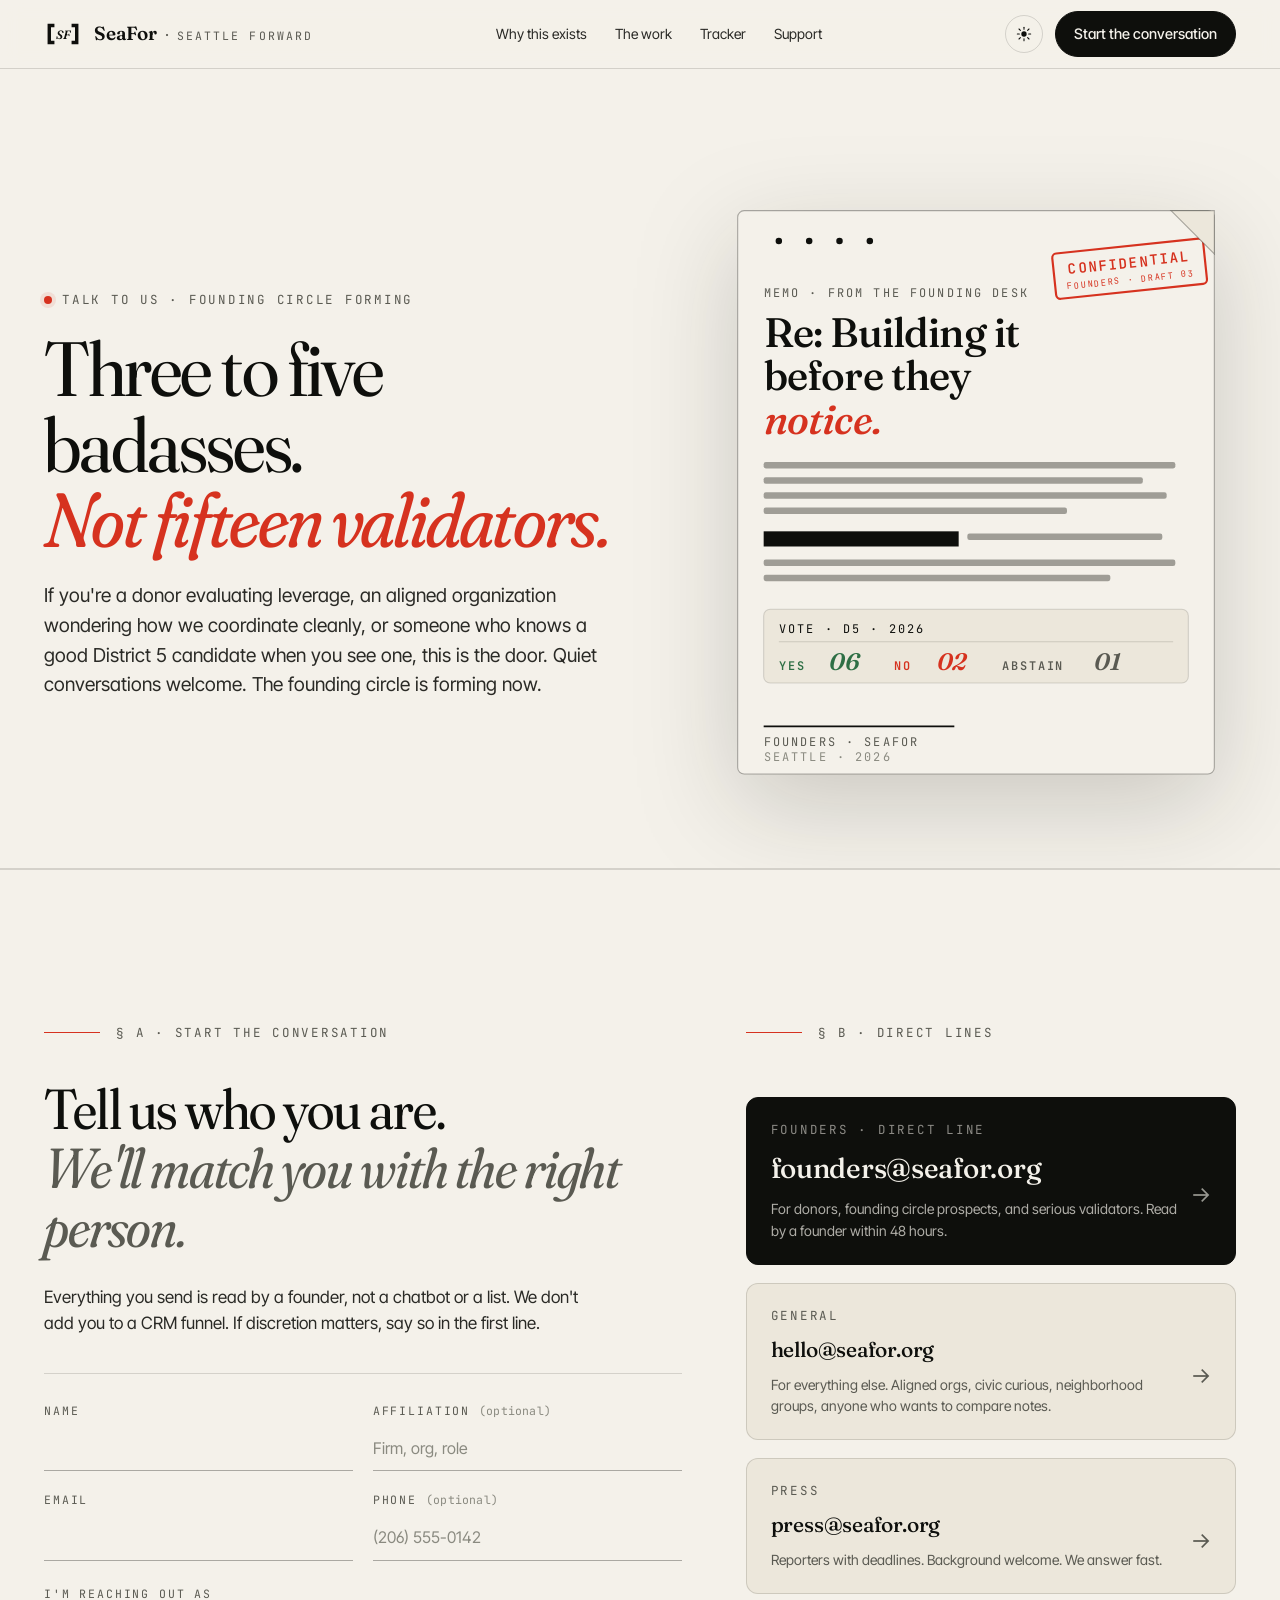
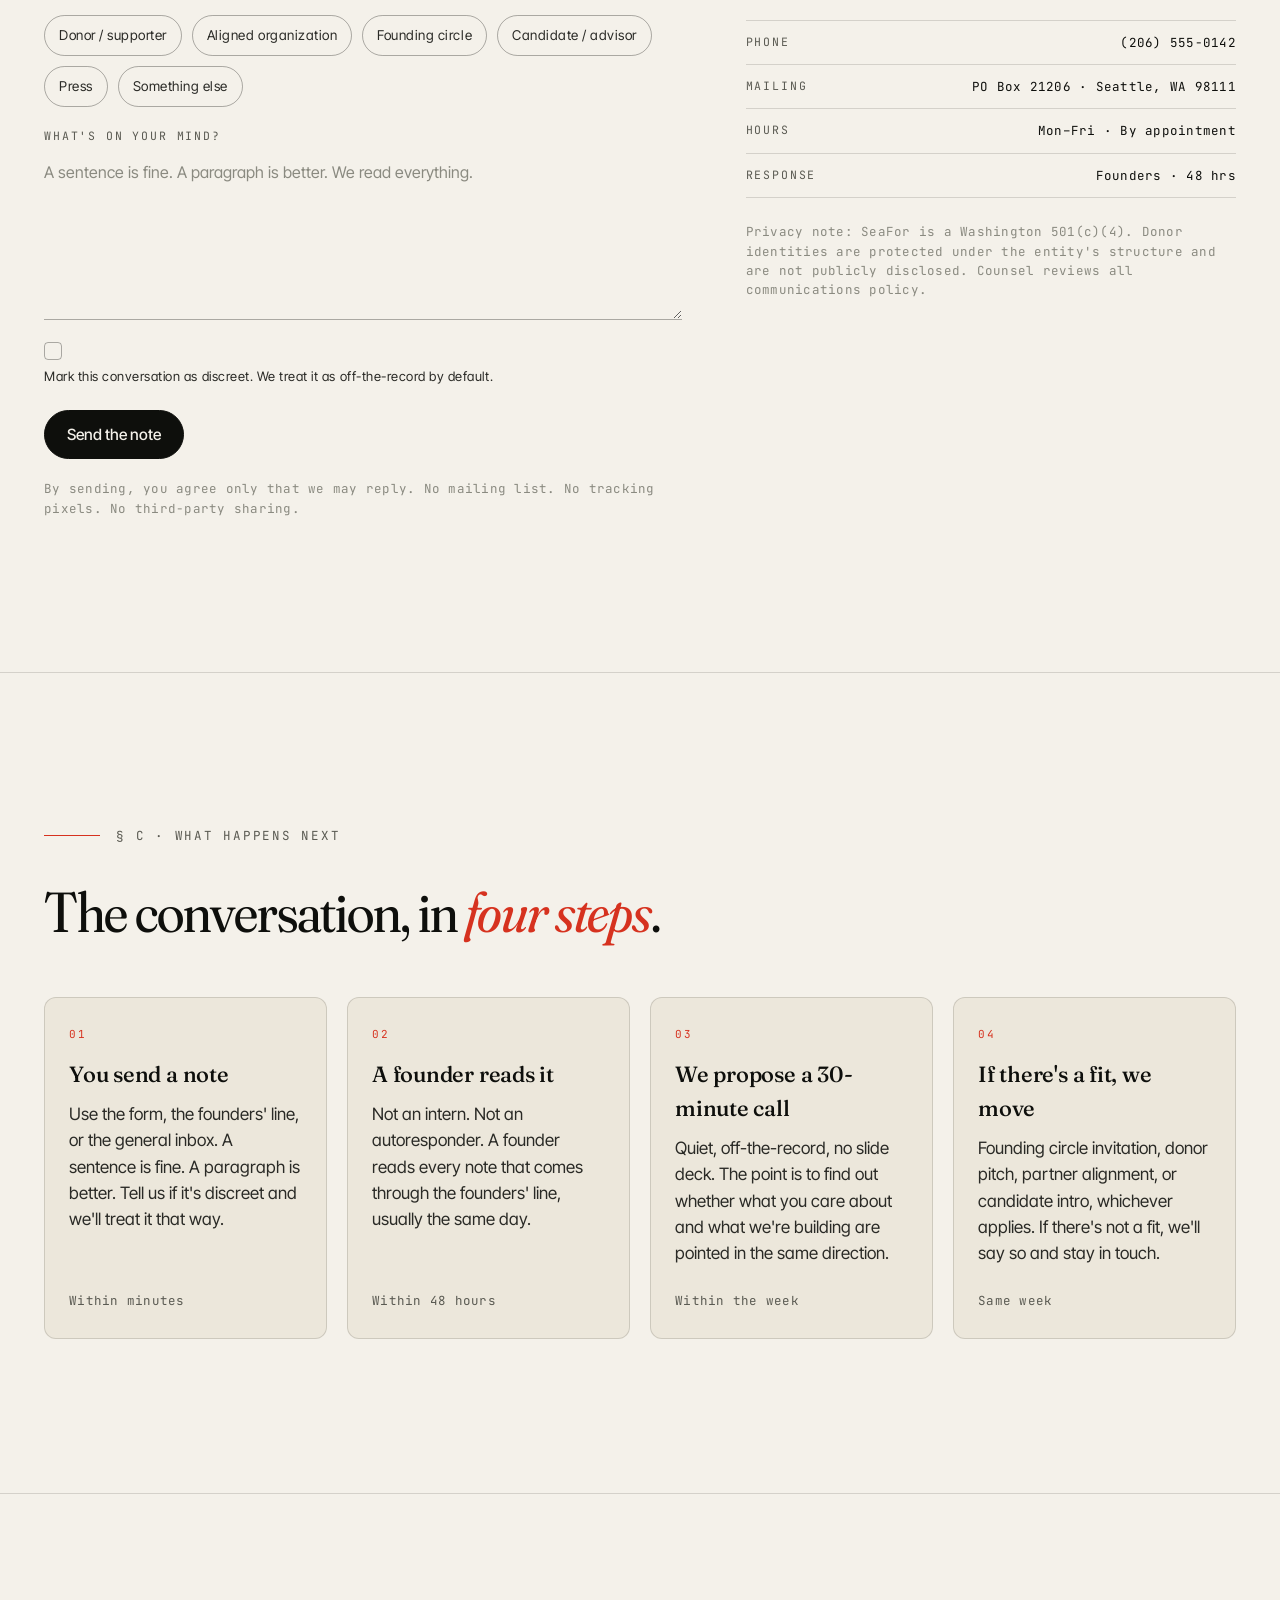
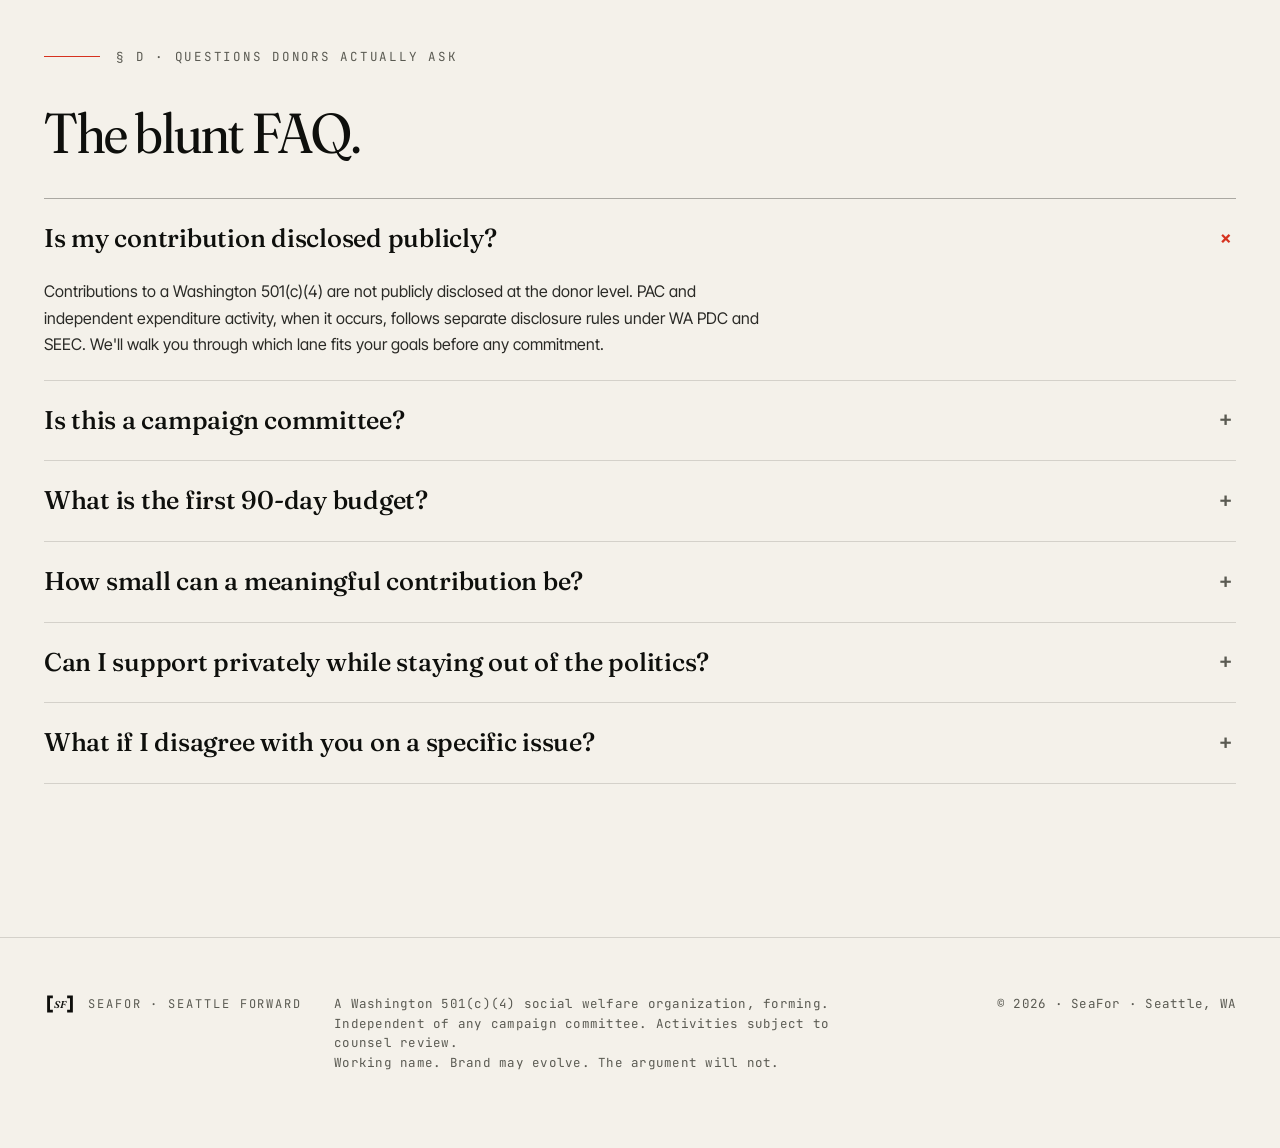
==== contact.html @ 52604844 "Initial commit: SeaFor site" ====
<!doctype html>
<html lang="en" data-theme="light">
<head>
  <meta charset="utf-8" />
  <meta name="viewport" content="width=device-width, initial-scale=1, viewport-fit=cover" />
  <title>Talk to Us · SeaFor · Seattle Forward</title>
  <meta name="description" content="Donors, aligned organizations, founding circle prospects, and serious validators. Start a conversation with SeaFor." />
  <meta name="theme-color" content="#0E0F0C" />

  <meta property="og:title" content="Talk to Us · SeaFor" />
  <meta property="og:description" content="Quiet conversations welcome. SeaFor is forming the founding circle now." />
  <meta property="og:type" content="website" />

  <link rel="preconnect" href="https://fonts.googleapis.com" />
  <link rel="preconnect" href="https://fonts.gstatic.com" crossorigin />
  <link href="https://fonts.googleapis.com/css2?family=Fraunces:opsz,wght,SOFT,WONK@9..144,300..900,0..100,0..1&family=Inter+Tight:wght@300..700&family=JetBrains+Mono:wght@400;500;600&display=swap" rel="stylesheet" />

  <link rel="icon" type="image/svg+xml" href="data:image/svg+xml;utf8,<svg xmlns='http://www.w3.org/2000/svg' viewBox='0 0 32 32'><rect width='32' height='32' rx='4' fill='%230E0F0C'/><path d='M7 9 H11 V23 H7 Z M21 9 H25 V23 H21 Z' fill='%23F4F1EA'/><path d='M11 9 H21 V11 H13 V15 H20 V17 H13 V21 H21 V23 H11 Z' fill='%23F4F1EA'/></svg>" />

  <link rel="stylesheet" href="./styles.css" />
</head>
<body class="page-contact">
  <a class="skip-link" href="#main">Skip to content</a>

  <script>
    window.BRAND = {
      shortName: "SeaFor",
      longName: "Seattle Forward",
      tagline: "Civic infrastructure for pragmatic governance.",
      contactEmail: "founders@seafor.org",
      generalEmail: "hello@seafor.org",
      pressEmail: "press@seafor.org",
      mailingAddress: "PO Box 21206, Seattle, WA 98111",
      phone: "(206) 555-0142"
    };
  </script>

  <header class="site-header" id="siteHeader">
    <div class="container header-row">
      <a class="brand" href="./index.html" aria-label="SeaFor home">
        <svg class="brand-mark" viewBox="0 0 44 28" aria-hidden="true" focusable="false">
          <path d="M4 2 H12 V6 H8 V22 H12 V26 H4 Z" fill="currentColor"/>
          <path d="M40 2 H32 V6 H36 V22 H32 V26 H40 Z" fill="currentColor"/>
          <text x="22" y="20" text-anchor="middle" font-family="Fraunces, serif" font-weight="600" font-size="14" fill="currentColor" font-style="italic">SF</text>
        </svg>
        <span class="brand-wordmark">
          <span class="brand-name" data-brand-name>SeaFor</span>
          <span class="brand-divider" aria-hidden="true">·</span>
          <span class="brand-long" data-brand-long>Seattle Forward</span>
        </span>
      </a>

      <nav class="nav" aria-label="Primary">
        <a href="./index.html#why">Why this exists</a>
        <a href="./index.html#work">The work</a>
        <a href="./index.html#tracker">Tracker</a>
        <a href="./index.html#support">Support</a>
      </nav>

      <div class="header-actions">
        <button id="themeToggle" class="theme-toggle" type="button" aria-label="Toggle dark mode" aria-pressed="false">
          <svg class="i-sun" viewBox="0 0 24 24" aria-hidden="true"><circle cx="12" cy="12" r="4" fill="currentColor"/><g stroke="currentColor" stroke-width="1.6" stroke-linecap="round"><line x1="12" y1="2" x2="12" y2="5"/><line x1="12" y1="19" x2="12" y2="22"/><line x1="2" y1="12" x2="5" y2="12"/><line x1="19" y1="12" x2="22" y2="12"/><line x1="4.5" y1="4.5" x2="6.6" y2="6.6"/><line x1="17.4" y1="17.4" x2="19.5" y2="19.5"/><line x1="4.5" y1="19.5" x2="6.6" y2="17.4"/><line x1="17.4" y1="6.6" x2="19.5" y2="4.5"/></g></svg>
          <svg class="i-moon" viewBox="0 0 24 24" aria-hidden="true"><path d="M20 14.5A8 8 0 0 1 9.5 4 8 8 0 1 0 20 14.5Z" fill="currentColor"/></svg>
        </button>
        <a class="btn btn-primary" href="#form">Start the conversation</a>
      </div>
    </div>
  </header>

  <main id="main">

    <!-- HERO with editorial collage -->
    <section class="page-hero">
      <div class="container page-hero-grid">
        <div class="page-hero-text">
          <span class="page-eyebrow mono uppercase small"><span class="dot"></span> Talk to us · Founding circle forming</span>
          <h1 class="page-h1">
            Three to five badasses.<br/>
            <em>Not fifteen validators.</em>
          </h1>
          <p class="page-deck">
            If you're a donor evaluating leverage, an aligned organization wondering how we coordinate cleanly, or someone who knows a good District 5 candidate when you see one, this is the door. Quiet conversations welcome. The founding circle is forming now.
          </p>
        </div>

        <!-- Editorial hero artwork: a "redacted memo" stamped TOP MATTER -->
        <figure class="hero-art hero-art--memo" aria-hidden="true">
          <svg viewBox="0 0 480 560" xmlns="http://www.w3.org/2000/svg" preserveAspectRatio="xMidYMid meet">
            <!-- Paper -->
            <rect x="20" y="20" width="440" height="520" rx="6" class="art-paper"/>
            <!-- Top punch holes / strip -->
            <g class="art-ink">
              <circle cx="58" cy="48" r="3"/>
              <circle cx="86" cy="48" r="3"/>
              <circle cx="114" cy="48" r="3"/>
              <circle cx="142" cy="48" r="3"/>
            </g>

            <!-- "TOP MATTER" stamp -->
            <g transform="translate(310 60) rotate(-6)">
              <rect x="0" y="0" width="140" height="42" class="art-stamp" rx="4"/>
              <text x="70" y="20" class="art-stamp-text" text-anchor="middle">CONFIDENTIAL</text>
              <text x="70" y="34" class="art-stamp-sub" text-anchor="middle">FOUNDERS · DRAFT 03</text>
            </g>

            <!-- Header label -->
            <text x="44" y="100" class="art-meta">MEMO · FROM THE FOUNDING DESK</text>

            <!-- Headline -->
            <text x="44" y="146" class="art-h1">Re: Building it</text>
            <text x="44" y="186" class="art-h1">before they</text>
            <text x="44" y="226" class="art-h1 art-h1--em">notice.</text>

            <!-- Lines of body copy -->
            <g class="art-line">
              <rect x="44" y="252" width="380" height="6" rx="2"/>
              <rect x="44" y="266" width="350" height="6" rx="2"/>
              <rect x="44" y="280" width="372" height="6" rx="2"/>
              <rect x="44" y="294" width="280" height="6" rx="2"/>
            </g>

            <!-- Redacted bar -->
            <rect x="44" y="316" width="180" height="14" class="art-redact"/>
            <g class="art-line">
              <rect x="232" y="318" width="180" height="6" rx="2"/>
            </g>

            <g class="art-line">
              <rect x="44" y="342" width="380" height="6" rx="2"/>
              <rect x="44" y="356" width="320" height="6" rx="2"/>
            </g>

            <!-- Vote tally box -->
            <g transform="translate(44 388)">
              <rect x="0" y="0" width="392" height="68" rx="6" class="art-card"/>
              <text x="14" y="22" class="art-meta art-meta--ink">VOTE · D5 · 2026</text>
              <line x1="14" y1="30" x2="378" y2="30" class="art-rule"/>
              <text x="14" y="56" class="art-vote art-vote--y">YES</text>
              <text x="60" y="56" class="art-vote-num art-vote-num--y">06</text>
              <text x="120" y="56" class="art-vote art-vote--n">NO</text>
              <text x="160" y="56" class="art-vote-num art-vote-num--n">02</text>
              <text x="220" y="56" class="art-vote art-vote--a">ABSTAIN</text>
              <text x="305" y="56" class="art-vote-num art-vote-num--a">01</text>
            </g>

            <!-- Signature line -->
            <line x1="44" y1="496" x2="220" y2="496" class="art-rule-strong"/>
            <text x="44" y="514" class="art-meta">FOUNDERS · SEAFOR</text>
            <text x="44" y="528" class="art-meta art-meta--mute">SEATTLE · 2026</text>

            <!-- Page corner fold -->
            <path d="M460 20 L460 60 L420 20 Z" class="art-fold"/>
          </svg>
        </figure>
      </div>
    </section>

    <!-- FORM + DIRECT CHANNELS -->
    <section class="section section-form" id="form">
      <div class="container form-grid">
        <div class="form-side">
          <div class="section-head">
            <span class="rule"></span>
            <span class="section-kicker mono uppercase small">§ A · Start the conversation</span>
          </div>
          <h2 class="display-2">
            Tell us who you are.<br/>
            <span class="muted">We'll match you with the right person.</span>
          </h2>
          <p class="form-note">
            Everything you send is read by a founder, not a chatbot or a list. We don't add you to a CRM funnel. If discretion matters, say so in the first line.
          </p>

          <form class="cta-form" novalidate id="ctaForm">
            <div class="row">
              <label for="name">
                <span>Name</span>
                <input id="name" name="name" type="text" autocomplete="name" required />
              </label>
              <label for="affiliation">
                <span>Affiliation <em class="muted">(optional)</em></span>
                <input id="affiliation" name="affiliation" type="text" autocomplete="organization" placeholder="Firm, org, role" />
              </label>
            </div>

            <div class="row">
              <label for="email">
                <span>Email</span>
                <input id="email" name="email" type="email" autocomplete="email" required />
              </label>
              <label for="phone">
                <span>Phone <em class="muted">(optional)</em></span>
                <input id="phone" name="phone" type="tel" autocomplete="tel" placeholder="(206) 555-0142" />
              </label>
            </div>

            <fieldset class="role-field">
              <legend>I'm reaching out as</legend>
              <div class="role-options">
                <label class="chip"><input type="radio" name="role" value="donor" required /><span>Donor / supporter</span></label>
                <label class="chip"><input type="radio" name="role" value="org" /><span>Aligned organization</span></label>
                <label class="chip"><input type="radio" name="role" value="founder" /><span>Founding circle</span></label>
                <label class="chip"><input type="radio" name="role" value="candidate" /><span>Candidate / advisor</span></label>
                <label class="chip"><input type="radio" name="role" value="press" /><span>Press</span></label>
                <label class="chip"><input type="radio" name="role" value="other" /><span>Something else</span></label>
              </div>
            </fieldset>

            <label for="message" class="full">
              <span>What's on your mind?</span>
              <textarea id="message" name="message" rows="6" placeholder="A sentence is fine. A paragraph is better. We read everything."></textarea>
            </label>

            <label class="checkbox">
              <input type="checkbox" name="discreet" id="discreet" />
              <span>Mark this conversation as discreet. We treat it as off-the-record by default.</span>
            </label>

            <div class="form-actions">
              <button type="submit" class="btn btn-primary btn-lg">Send the note</button>
              <span class="form-status" id="formStatus" role="status" aria-live="polite"></span>
            </div>

            <p class="form-fineprint mono small">
              By sending, you agree only that we may reply. No mailing list. No tracking pixels. No third-party sharing.
            </p>
          </form>
        </div>

        <aside class="direct-side" aria-label="Direct channels">
          <div class="section-head">
            <span class="rule"></span>
            <span class="section-kicker mono uppercase small">§ B · Direct lines</span>
          </div>

          <a class="direct-card direct-card--primary" href="#" data-brand-mailto>
            <span class="dc-eyebrow mono uppercase small">Founders · direct line</span>
            <span class="dc-email" data-brand-email>founders@seafor.org</span>
            <span class="dc-note">For donors, founding circle prospects, and serious validators. Read by a founder within 48 hours.</span>
            <span class="dc-arrow" aria-hidden="true">→</span>
          </a>

          <a class="direct-card" href="mailto:hello@seafor.org">
            <span class="dc-eyebrow mono uppercase small">General</span>
            <span class="dc-email-sm">hello@seafor.org</span>
            <span class="dc-note">For everything else. Aligned orgs, civic curious, neighborhood groups, anyone who wants to compare notes.</span>
            <span class="dc-arrow" aria-hidden="true">→</span>
          </a>

          <a class="direct-card" href="mailto:press@seafor.org">
            <span class="dc-eyebrow mono uppercase small">Press</span>
            <span class="dc-email-sm">press@seafor.org</span>
            <span class="dc-note">Reporters with deadlines. Background welcome. We answer fast.</span>
            <span class="dc-arrow" aria-hidden="true">→</span>
          </a>

          <ul class="direct-list mono small">
            <li><span class="cl-key">Phone</span><span class="cl-val">(206) 555-0142</span></li>
            <li><span class="cl-key">Mailing</span><span class="cl-val">PO Box 21206 · Seattle, WA 98111</span></li>
            <li><span class="cl-key">Hours</span><span class="cl-val">Mon–Fri · By appointment</span></li>
            <li><span class="cl-key">Response</span><span class="cl-val">Founders · 48 hrs</span></li>
          </ul>

          <p class="direct-foot mono small">
            Privacy note: SeaFor is a Washington 501(c)(4). Donor identities are protected under the entity's structure and are not publicly disclosed. Counsel reviews all communications policy.
          </p>
        </aside>
      </div>
    </section>

    <!-- WHAT HAPPENS NEXT -->
    <section class="section section-next">
      <div class="container">
        <div class="section-head">
          <span class="rule"></span>
          <span class="section-kicker mono uppercase small">§ C · What happens next</span>
        </div>

        <h2 class="display-2 next-title">
          The conversation, in <em>four steps</em>.
        </h2>

        <ol class="steps">
          <li class="step">
            <div class="step-num mono">01</div>
            <h3>You send a note</h3>
            <p>Use the form, the founders' line, or the general inbox. A sentence is fine. A paragraph is better. Tell us if it's discreet and we'll treat it that way.</p>
            <span class="step-meta mono small">Within minutes</span>
          </li>
          <li class="step">
            <div class="step-num mono">02</div>
            <h3>A founder reads it</h3>
            <p>Not an intern. Not an autoresponder. A founder reads every note that comes through the founders' line, usually the same day.</p>
            <span class="step-meta mono small">Within 48 hours</span>
          </li>
          <li class="step">
            <div class="step-num mono">03</div>
            <h3>We propose a 30-minute call</h3>
            <p>Quiet, off-the-record, no slide deck. The point is to find out whether what you care about and what we're building are pointed in the same direction.</p>
            <span class="step-meta mono small">Within the week</span>
          </li>
          <li class="step">
            <div class="step-num mono">04</div>
            <h3>If there's a fit, we move</h3>
            <p>Founding circle invitation, donor pitch, partner alignment, or candidate intro, whichever applies. If there's not a fit, we'll say so and stay in touch.</p>
            <span class="step-meta mono small">Same week</span>
          </li>
        </ol>
      </div>
    </section>

    <!-- FAQ -->
    <section class="section section-faq">
      <div class="container">
        <div class="section-head">
          <span class="rule"></span>
          <span class="section-kicker mono uppercase small">§ D · Questions donors actually ask</span>
        </div>

        <h2 class="display-2 faq-title">
          The blunt FAQ.
        </h2>

        <div class="faq-list">
          <details class="faq" open>
            <summary>
              <span>Is my contribution disclosed publicly?</span>
              <span class="faq-icon" aria-hidden="true">+</span>
            </summary>
            <div class="faq-body">
              <p>Contributions to a Washington 501(c)(4) are not publicly disclosed at the donor level. PAC and independent expenditure activity, when it occurs, follows separate disclosure rules under WA PDC and SEEC. We'll walk you through which lane fits your goals before any commitment.</p>
            </div>
          </details>

          <details class="faq">
            <summary>
              <span>Is this a campaign committee?</span>
              <span class="faq-icon" aria-hidden="true">+</span>
            </summary>
            <div class="faq-body">
              <p>No. SeaFor is the 501(c)(4) civic infrastructure entity. Electoral activity runs through a separate PAC / IE structure with a clean firewall, designed under counsel review. The c4 builds the operating system. The PAC, when it operates, plays in its own clearly-marked lane.</p>
            </div>
          </details>

          <details class="faq">
            <summary>
              <span>What is the first 90-day budget?</span>
              <span class="faq-icon" aria-hidden="true">+</span>
            </summary>
            <div class="faq-body">
              <p>Counsel and legal setup, founding governance, the first public product (the City Hall tracker), partner alignment, and the 2026 District 5 test. We'll share the line-item budget on a 30-minute call. We don't publish it because it changes weekly as counsel sharpens the structure.</p>
            </div>
          </details>

          <details class="faq">
            <summary>
              <span>How small can a meaningful contribution be?</span>
              <span class="faq-icon" aria-hidden="true">+</span>
            </summary>
            <div class="faq-body">
              <p>The founding circle is small by design. If that's not the right fit, there are real ways to support that aren't financial: warm intros, civic partnership, candidate referrals, and content collaboration. Tell us what you've got. We're more interested in the right people than the largest checks.</p>
            </div>
          </details>

          <details class="faq">
            <summary>
              <span>Can I support privately while staying out of the politics?</span>
              <span class="faq-icon" aria-hidden="true">+</span>
            </summary>
            <div class="faq-body">
              <p>Yes. That's specifically what the 501(c)(4) structure was built for. Many of our supporters operate businesses, sit on boards, or hold positions where public political activity isn't tenable. The entity protects that.</p>
            </div>
          </details>

          <details class="faq">
            <summary>
              <span>What if I disagree with you on a specific issue?</span>
              <span class="faq-icon" aria-hidden="true">+</span>
            </summary>
            <div class="faq-body">
              <p>Good. SeaFor isn't an ideological project. We back outcomes-focused governance on public safety, homelessness, housing, permitting, and land use. If you and we agree on the frame, individual issue disagreements are features, not bugs.</p>
            </div>
          </details>
        </div>
      </div>
    </section>

  </main>

  <footer class="site-footer">
    <div class="container footer-row">
      <div class="footer-brand">
        <svg class="brand-mark sm" viewBox="0 0 44 28" aria-hidden="true" focusable="false">
          <path d="M4 2 H12 V6 H8 V22 H12 V26 H4 Z" fill="currentColor"/>
          <path d="M40 2 H32 V6 H36 V22 H32 V26 H40 Z" fill="currentColor"/>
          <text x="22" y="20" text-anchor="middle" font-family="Fraunces, serif" font-weight="600" font-size="14" fill="currentColor" font-style="italic">SF</text>
        </svg>
        <span class="footer-wordmark">
          <span data-brand-name>SeaFor</span> · <span data-brand-long>Seattle Forward</span>
        </span>
      </div>

      <p class="footer-legal mono small">
        A Washington 501(c)(4) social welfare organization, forming.<br/>
        Independent of any campaign committee. Activities subject to counsel review.<br/>
        Working name. Brand may evolve. The argument will not.
      </p>

      <p class="footer-meta mono small">
        © <span id="year">2026</span> · <span data-brand-name>SeaFor</span> · Seattle, WA
      </p>
    </div>
  </footer>

  <script src="./script.js" defer></script>
</body>
</html>
---- styles.css ----
/* ==========================================================================
   SeaFor — design tokens
   ========================================================================== */

:root {
  /* Brand swap point. To rebrand: adjust --accent and the data-brand-* text
     in index.html. Logo mark is intentionally rename-safe. */
  --paper:        #F4F1EA;       /* warm off-white */
  --paper-2:      #ECE7DB;       /* slightly cooler card */
  --paper-3:      #E2DCCA;       /* rule lines, soft borders */
  --ink:          #0E0F0C;       /* near-black, warm */
  --ink-2:        #2A2A26;
  --ink-3:        #5A5A52;
  --muted:        #8A8A80;
  --accent:       #D6321F;       /* civic red, used like a marker pen */
  --accent-soft:  rgba(214, 50, 31, 0.10);
  --accent-ink:   #B0270F;
  --highlight:    #F2D14A;       /* redaction/highlight yellow */

  --bg:           var(--paper);
  --bg-2:         var(--paper-2);
  --bg-3:         var(--paper-3);
  --fg:           var(--ink);
  --fg-2:         var(--ink-2);
  --fg-3:         var(--ink-3);
  --rule:         rgba(14, 15, 12, 0.14);
  --rule-strong:  rgba(14, 15, 12, 0.32);

  --serif:  "Fraunces", "GT Sectra", "Playfair Display", Georgia, serif;
  --sans:   "Inter Tight", "Inter", system-ui, -apple-system, "Segoe UI", Roboto, sans-serif;
  --mono:   "JetBrains Mono", ui-monospace, "SF Mono", Menlo, monospace;

  --space-1: 4px;
  --space-2: 8px;
  --space-3: 12px;
  --space-4: 16px;
  --space-5: 24px;
  --space-6: 32px;
  --space-8: 48px;
  --space-10: 64px;
  --space-12: 96px;
  --space-16: 128px;

  --radius-sm: 4px;
  --radius:    8px;
  --radius-lg: 12px;

  --container: 1240px;

  --t-fast: 180ms cubic-bezier(.2,.7,.2,1);
  --t-med:  280ms cubic-bezier(.2,.7,.2,1);
}

[data-theme="dark"] {
  --bg:    #0E0F0C;
  --bg-2:  #15160F;
  --bg-3:  #1F2017;
  --fg:    #F2EFE6;
  --fg-2:  #D8D4C5;
  --fg-3:  #A4A091;
  --muted: #7E7B6E;
  --rule:  rgba(242, 239, 230, 0.14);
  --rule-strong: rgba(242, 239, 230, 0.30);
  --accent: #FF5A3F;
  --accent-soft: rgba(255, 90, 63, 0.14);
  --accent-ink: #FF866F;
  --highlight: #F2D14A;
}

/* ==========================================================================
   Base
   ========================================================================== */

*, *::before, *::after { box-sizing: border-box; }

html { scroll-behavior: smooth; -webkit-text-size-adjust: 100%; }

body {
  margin: 0;
  background: var(--bg);
  color: var(--fg);
  font-family: var(--sans);
  font-size: 17px;
  line-height: 1.55;
  font-feature-settings: "ss01", "cv11";
  -webkit-font-smoothing: antialiased;
  text-rendering: optimizeLegibility;
  transition: background var(--t-med), color var(--t-med);
}

img, svg { display: block; max-width: 100%; }

a { color: inherit; text-decoration: none; }

p { margin: 0 0 1em; }

::selection { background: var(--accent); color: var(--paper); }

.skip-link {
  position: absolute; left: -9999px; top: 0;
  background: var(--fg); color: var(--bg);
  padding: 8px 12px; z-index: 9999;
}
.skip-link:focus { left: 8px; top: 8px; }

:focus-visible {
  outline: 2px solid var(--accent);
  outline-offset: 3px;
  border-radius: 2px;
}

.container {
  width: 100%;
  max-width: var(--container);
  margin: 0 auto;
  padding: 0 24px;
}

.mono { font-family: var(--mono); letter-spacing: 0.02em; }
.small { font-size: 12.5px; }
.uppercase { text-transform: uppercase; letter-spacing: 0.14em; }

/* ==========================================================================
   Buttons
   ========================================================================== */

.btn {
  display: inline-flex; align-items: center; gap: 10px;
  font-family: var(--sans);
  font-size: 14.5px;
  font-weight: 500;
  padding: 11px 18px;
  border: 1px solid transparent;
  border-radius: 999px;
  cursor: pointer;
  transition: background var(--t-fast), color var(--t-fast), border-color var(--t-fast), transform var(--t-fast);
  white-space: nowrap;
}
.btn-lg { padding: 14px 22px; font-size: 15.5px; }

.btn-primary {
  background: var(--fg);
  color: var(--bg);
  border-color: var(--fg);
}
.btn-primary:hover { background: var(--accent); border-color: var(--accent); color: #fff; transform: translateY(-1px); }

.btn-link {
  background: transparent;
  color: var(--fg);
  padding-left: 0; padding-right: 0;
  border-radius: 0;
  border-bottom: 1px solid var(--rule-strong);
  border-top: 0; border-left: 0; border-right: 0;
  border-radius: 0;
  padding-bottom: 6px;
}
.btn-link:hover { border-bottom-color: var(--accent); color: var(--accent); }

/* ==========================================================================
   Header
   ========================================================================== */

.site-header {
  position: sticky; top: 0; z-index: 50;
  background: color-mix(in srgb, var(--bg) 88%, transparent);
  backdrop-filter: saturate(140%) blur(10px);
  -webkit-backdrop-filter: saturate(140%) blur(10px);
  border-bottom: 1px solid var(--rule);
  transition: box-shadow var(--t-med);
}
.site-header.is-scrolled { box-shadow: 0 10px 30px -22px rgba(0,0,0,.25); }

.header-row {
  display: grid;
  grid-template-columns: auto 1fr auto;
  align-items: center;
  gap: 24px;
  height: 68px;
}

.brand {
  display: inline-flex; align-items: center; gap: 12px;
  color: var(--fg);
}
.brand-mark { width: 38px; height: 24px; color: var(--fg); }
.brand-mark.sm { width: 32px; height: 20px; }
.brand-wordmark { display: inline-flex; align-items: baseline; gap: 8px; }
.brand-name {
  font-family: var(--serif);
  font-weight: 600;
  font-size: 19px;
  letter-spacing: -0.01em;
}
.brand-divider { color: var(--fg-3); }
.brand-long {
  font-family: var(--mono);
  font-size: 11.5px;
  text-transform: uppercase;
  letter-spacing: 0.18em;
  color: var(--fg-3);
}

.nav { display: flex; gap: 28px; justify-self: center; }
.nav a {
  font-size: 14px;
  color: var(--fg-2);
  position: relative;
  padding: 6px 0;
  transition: color var(--t-fast);
}
.nav a::after {
  content: ""; position: absolute; left: 0; right: 0; bottom: 0;
  height: 1px; background: var(--accent); transform: scaleX(0); transform-origin: left;
  transition: transform var(--t-med);
}
.nav a:hover { color: var(--fg); }
.nav a:hover::after { transform: scaleX(1); }

.header-actions { display: inline-flex; align-items: center; gap: 12px; }

.theme-toggle {
  width: 38px; height: 38px;
  display: inline-flex; align-items: center; justify-content: center;
  background: transparent;
  border: 1px solid var(--rule);
  color: var(--fg);
  border-radius: 999px;
  cursor: pointer;
  transition: background var(--t-fast), border-color var(--t-fast);
}
.theme-toggle:hover { background: var(--bg-2); border-color: var(--rule-strong); }
.theme-toggle svg { width: 16px; height: 16px; }
.theme-toggle .i-moon { display: none; }
[data-theme="dark"] .theme-toggle .i-sun { display: none; }
[data-theme="dark"] .theme-toggle .i-moon { display: block; }

@media (max-width: 880px) {
  .nav { display: none; }
  .header-row { grid-template-columns: 1fr auto; }
  .brand-long { display: none; }
  .brand-divider { display: none; }
}

/* ==========================================================================
   Hero
   ========================================================================== */

.hero {
  padding: clamp(64px, 10vw, 120px) 0 0;
  position: relative;
  overflow: hidden;
}

.hero-grid {
  display: grid;
  grid-template-columns: 1fr;
  gap: 28px;
  position: relative;
}

.hero-meta {
  display: flex; flex-wrap: wrap; gap: 18px;
  align-items: center;
  font-family: var(--mono);
  font-size: 12px;
  letter-spacing: 0.16em;
  text-transform: uppercase;
  color: var(--fg-3);
}
.dispatch-tag { display: inline-flex; align-items: center; gap: 8px; }
.dispatch-tag .dot {
  width: 8px; height: 8px; border-radius: 999px; background: var(--accent);
  box-shadow: 0 0 0 4px var(--accent-soft);
  animation: pulse 2.4s ease-in-out infinite;
}
@keyframes pulse {
  0%,100% { box-shadow: 0 0 0 4px var(--accent-soft); }
  50%     { box-shadow: 0 0 0 8px transparent; }
}
.provisional {
  padding: 4px 10px;
  border: 1px dashed var(--rule-strong);
  border-radius: 999px;
  letter-spacing: 0.12em;
  text-transform: none;
  color: var(--fg-3);
  font-size: 11px;
}

.hero-headline {
  font-family: var(--serif);
  font-weight: 400;
  font-size: clamp(44px, 7.4vw, 104px);
  line-height: 0.98;
  letter-spacing: -0.025em;
  margin: 12px 0 0;
  max-width: 16ch;
  font-variation-settings: "opsz" 144, "SOFT" 30;
}
.hero-headline em {
  font-style: italic;
  color: var(--accent);
  font-variation-settings: "opsz" 144, "SOFT" 80, "WONK" 1;
}
.hero-em { display: block; color: var(--fg-2); }

.hero-deck {
  font-size: clamp(17px, 1.6vw, 21px);
  line-height: 1.55;
  color: var(--fg-2);
  max-width: 62ch;
  margin-top: 20px;
}
.hero-deck strong { color: var(--fg); }

.hero-cta { display: inline-flex; flex-wrap: wrap; gap: 16px; margin-top: 12px; }

.hero-seed {
  margin-top: 36px;
  border-top: 1px solid var(--rule);
  border-bottom: 1px solid var(--rule);
  padding: 18px 0;
  display: grid;
  grid-template-columns: minmax(160px, 220px) 1fr;
  gap: 24px;
  align-items: start;
}
.hero-seed p { margin: 0; color: var(--fg-2); max-width: 70ch; }
.hero-seed strong { color: var(--fg); }

@media (max-width: 720px) {
  .hero-seed { grid-template-columns: 1fr; gap: 6px; }
}

/* Marquee */
.marquee {
  margin-top: clamp(56px, 9vw, 96px);
  border-top: 1px solid var(--rule);
  border-bottom: 1px solid var(--rule);
  background: var(--bg-2);
  overflow: hidden;
  position: relative;
}
.marquee::before, .marquee::after {
  content: ""; position: absolute; top: 0; bottom: 0; width: 60px; z-index: 2;
  pointer-events: none;
}
.marquee::before { left: 0;  background: linear-gradient(90deg, var(--bg-2), transparent); }
.marquee::after  { right: 0; background: linear-gradient(-90deg, var(--bg-2), transparent); }

.marquee-track {
  display: inline-flex; align-items: center; gap: 36px;
  padding: 18px 0;
  white-space: nowrap;
  font-family: var(--serif);
  font-size: clamp(22px, 3vw, 38px);
  font-style: italic;
  font-weight: 400;
  letter-spacing: -0.01em;
  animation: scroll 28s linear infinite;
  color: var(--fg);
}
.marquee-track .bullet { color: var(--accent); font-size: 0.5em; vertical-align: middle; }
@keyframes scroll {
  from { transform: translateX(0); }
  to   { transform: translateX(-50%); }
}
@media (prefers-reduced-motion: reduce) {
  .marquee-track { animation: none; }
  .dispatch-tag .dot { animation: none; }
}

/* ==========================================================================
   Sections — shared
   ========================================================================== */

.section {
  padding: clamp(80px, 12vw, 160px) 0;
  border-top: 1px solid var(--rule);
}
.section:first-of-type { border-top: 0; }

.section-head {
  display: flex; align-items: center; gap: 16px; margin-bottom: 36px;
}
.section-head .rule {
  flex: 0 0 56px;
  height: 1px;
  background: var(--accent);
}
.section-kicker { color: var(--fg-3); }

.display-1, .display-2 {
  font-family: var(--serif);
  font-weight: 400;
  letter-spacing: -0.02em;
  margin: 0 0 28px;
  font-variation-settings: "opsz" 144, "SOFT" 50;
}
.display-1 {
  font-size: clamp(40px, 6vw, 84px);
  line-height: 1.0;
}
.display-2 {
  font-size: clamp(34px, 4.4vw, 60px);
  line-height: 1.05;
  max-width: 22ch;
}
.display-2 em { font-style: italic; color: var(--accent); }

.lede {
  font-size: clamp(17px, 1.4vw, 19.5px);
  line-height: 1.6;
  color: var(--fg);
}

.emphasis {
  border-left: 2px solid var(--accent);
  padding: 4px 0 4px 16px;
  color: var(--fg);
}

.redact {
  background: var(--ink);
  color: var(--ink);
  padding: 0 0.18em;
  position: relative;
  text-decoration: line-through;
  text-decoration-thickness: 2px;
  text-decoration-color: var(--accent);
  border-radius: 2px;
  transition: background var(--t-med), color var(--t-med);
}
.redact:hover { background: transparent; color: var(--fg); }
[data-theme="dark"] .redact { background: var(--fg); color: var(--bg); }

/* Why section */
.why-grid {
  display: grid;
  grid-template-columns: minmax(0, 1.05fr) minmax(0, 1fr);
  gap: clamp(32px, 5vw, 80px);
  align-items: start;
}
.why-body p { color: var(--fg-2); }
.why-body p + p { margin-top: 14px; }

@media (max-width: 880px) {
  .why-grid { grid-template-columns: 1fr; }
}

/* Work section */
.work-title { margin-bottom: 56px; }

.work-grid {
  list-style: none;
  margin: 0; padding: 0;
  display: grid;
  grid-template-columns: repeat(6, 1fr);
  gap: 20px;
}
.work-card {
  grid-column: span 3;
  background: var(--bg-2);
  border: 1px solid var(--rule);
  border-radius: var(--radius-lg);
  padding: 28px;
  display: flex; flex-direction: column; gap: 12px;
  transition: border-color var(--t-med), transform var(--t-med), background var(--t-med);
  position: relative;
  overflow: hidden;
}
.work-card::before {
  content: ""; position: absolute; left: 0; top: 0; bottom: 0; width: 2px;
  background: transparent;
  transition: background var(--t-med);
}
.work-card:hover { border-color: var(--rule-strong); transform: translateY(-2px); }
.work-card:hover::before { background: var(--accent); }
.work-card--lg { grid-column: span 6; background: var(--bg-3); }

.card-num {
  font-size: 11px;
  letter-spacing: 0.22em;
  color: var(--fg-3);
}
.work-card h3 {
  font-family: var(--serif);
  font-weight: 500;
  font-size: clamp(20px, 2vw, 26px);
  line-height: 1.2;
  letter-spacing: -0.01em;
  margin: 0;
}
.work-card p { margin: 0; color: var(--fg-2); }
.work-card--lg p { font-size: 18px; max-width: 60ch; }

@media (max-width: 980px) {
  .work-grid { grid-template-columns: repeat(2, 1fr); }
  .work-card, .work-card--lg { grid-column: span 1; }
  .work-card--lg { grid-column: span 2; }
}
@media (max-width: 620px) {
  .work-grid { grid-template-columns: 1fr; }
  .work-card, .work-card--lg { grid-column: span 1; }
}

/* Opportunity section */
.opp-grid {
  display: grid;
  grid-template-columns: minmax(0, 1.4fr) minmax(0, 0.9fr);
  gap: clamp(32px, 5vw, 64px);
  align-items: stretch;
  margin-bottom: 56px;
}
.opp-text p { color: var(--fg-2); max-width: 60ch; }
.year { font-style: italic; color: var(--fg-2); }
.year.accent { color: var(--accent); }

.plate {
  align-self: end;
  background: var(--fg);
  color: var(--bg);
  border-radius: 14px;
  padding: 20px 28px 24px;
  text-align: center;
  font-family: var(--mono);
  display: flex; flex-direction: column; gap: 8px;
  border: 3px solid var(--fg);
  box-shadow:
    inset 0 0 0 2px var(--bg),
    inset 0 0 0 4px var(--fg);
  position: relative;
  min-width: 220px;
  max-width: 320px;
  justify-self: end;
}
.plate-top, .plate-bottom {
  font-size: 11px;
  letter-spacing: 0.22em;
  text-transform: uppercase;
  color: var(--bg);
  opacity: 0.78;
}
.plate-num {
  font-family: var(--serif);
  font-style: italic;
  font-size: clamp(70px, 9vw, 108px);
  line-height: 0.95;
  font-weight: 500;
  color: var(--accent);
  letter-spacing: -0.04em;
}

.opp-aside {
  display: flex;
  flex-direction: column;
  gap: 16px;
  align-self: end;
  justify-self: end;
  width: 100%;
  max-width: 320px;
}
.opp-aside .plate {
  align-self: stretch;
  justify-self: stretch;
  max-width: none;
  margin: 0;
}
.opp-aside .opp-photo {
  width: 100%;
  margin: 0;
  aspect-ratio: 4 / 5;
}
@media (max-width: 880px) {
  .opp-grid { grid-template-columns: 1fr; }
  .opp-aside { justify-self: start; max-width: 480px; }
  .opp-aside .opp-photo { aspect-ratio: 16 / 10; }
}

.opp-timeline {
  display: flex; flex-direction: column; gap: 18px;
  border-top: 1px solid var(--rule);
  padding-top: 32px;
}
.tl-row {
  display: grid;
  grid-template-columns: 64px 1fr 2fr;
  gap: 20px;
  align-items: center;
}
.tl-year { font-size: 14px; color: var(--fg-3); letter-spacing: 0.14em; }
.tl-bar {
  height: 8px;
  background: var(--bg-3);
  border-radius: 999px;
  overflow: hidden;
}
.tl-fill {
  display: block;
  height: 100%;
  width: var(--w, 0%);
  background: var(--fg);
  border-radius: 999px;
  transform-origin: left;
  animation: grow 1.4s cubic-bezier(.2,.7,.2,1) both;
}
.tl-fill--accent { background: var(--accent); }
@keyframes grow { from { transform: scaleX(0); } to { transform: scaleX(1); } }
.tl-label { color: var(--fg-2); font-size: 14.5px; }

@media (max-width: 720px) {
  .tl-row { grid-template-columns: 56px 1fr; }
  .tl-label { grid-column: 1 / -1; }
}

/* Tracker */
.tracker-intro { max-width: 720px; margin-bottom: 48px; }
.tracker-intro p { color: var(--fg-2); font-size: 17.5px; }

.tracker-card {
  background: var(--bg);
  color: var(--fg);
  border: 1px solid var(--rule-strong);
  border-radius: 16px;
  overflow: hidden;
  box-shadow: 0 30px 60px -40px rgba(0,0,0,.35);
  position: relative;
}
.tracker-card::before {
  content: "";
  position: absolute; left: 0; right: 0; top: 0; height: 6px;
  background: linear-gradient(90deg, var(--accent) 0%, var(--accent) 33%, var(--fg) 33%, var(--fg) 66%, var(--fg-3) 66%, var(--fg-3) 100%);
}

.tc-head {
  display: flex; flex-wrap: wrap; align-items: end; justify-content: space-between;
  gap: 16px;
  padding: 32px 32px 20px;
  border-bottom: 1px solid var(--rule);
}
.tc-eyebrow { color: var(--fg-3); display: block; margin-bottom: 6px; }
.tc-head h3 {
  font-family: var(--serif);
  font-weight: 500;
  font-size: clamp(28px, 3.4vw, 44px);
  line-height: 1.05;
  letter-spacing: -0.02em;
  margin: 0;
}
.tc-meta { color: var(--fg-3); display: inline-flex; gap: 12px; align-items: center; }
.tc-dot { color: var(--accent); }

.tc-body { padding: 8px 32px 24px; }
.tc-items { list-style: none; margin: 0; padding: 0; }
.tc-item {
  display: grid;
  grid-template-columns: 156px 1fr;
  gap: 28px;
  padding: 22px 0;
  border-bottom: 1px dashed var(--rule);
  align-items: start;
}
.tc-item:last-child { border-bottom: 0; }

.tc-tag {
  font-family: var(--mono);
  font-size: 11px;
  text-transform: uppercase;
  letter-spacing: 0.18em;
  padding: 4px 10px;
  border-radius: 999px;
  border: 1px solid var(--rule-strong);
  align-self: start;
  justify-self: start;
  white-space: nowrap;
}
.tc-tag--passed  { color: #2E6F45; border-color: #2E6F45; background: rgba(46,111,69,.08); }
.tc-tag--stalled { color: var(--accent); border-color: var(--accent); background: var(--accent-soft); }
.tc-tag--spin    { color: #6A4F00; border-color: #6A4F00; background: rgba(242,209,74,.18); }

[data-theme="dark"] .tc-tag--passed  { color: #6FCB94; border-color: #6FCB94; background: rgba(111,203,148,.10); }
[data-theme="dark"] .tc-tag--spin    { color: var(--highlight); border-color: var(--highlight); background: rgba(242,209,74,.10); }

.tc-content h4 {
  font-family: var(--serif);
  font-weight: 500;
  font-size: 21px;
  line-height: 1.2;
  margin: 0 0 6px;
  letter-spacing: -0.01em;
}
.tc-content p { color: var(--fg-2); margin: 0 0 10px; }

.tc-vote { display: inline-flex; flex-wrap: wrap; gap: 14px; color: var(--fg-3); }
.tc-vote .vote-y { color: #2E6F45; }
.tc-vote .vote-n { color: var(--accent); }
.tc-vote .vote-a { color: var(--fg-3); }
[data-theme="dark"] .tc-vote .vote-y { color: #6FCB94; }

.tc-foot {
  display: flex; justify-content: space-between; flex-wrap: wrap; gap: 12px;
  padding: 16px 32px;
  border-top: 1px solid var(--rule);
  background: var(--bg-2);
  color: var(--fg-3);
}
.tc-status { color: var(--accent); }

.tracker-foot { margin-top: 24px; color: var(--fg-3); }

@media (max-width: 720px) {
  .tc-head { padding: 24px 22px 16px; }
  .tc-body { padding: 8px 22px 20px; }
  .tc-foot { padding: 14px 22px; }
  .tc-item { grid-template-columns: 1fr; gap: 10px; }
}

/* Support */
.support-grid {
  display: grid;
  grid-template-columns: minmax(0, 1fr) minmax(0, 1.2fr);
  gap: clamp(32px, 5vw, 72px);
  align-items: start;
  margin-bottom: 64px;
}
.support-points { display: flex; flex-direction: column; gap: 28px; }
.sp { display: grid; grid-template-columns: 36px 1fr; gap: 20px; }
.sp-num {
  font-size: 13px;
  color: var(--accent);
  padding-top: 6px;
  letter-spacing: 0.1em;
}
.sp h3 {
  font-family: var(--serif);
  font-weight: 500;
  font-size: 22px;
  margin: 0 0 6px;
  letter-spacing: -0.01em;
}
.sp p { margin: 0; color: var(--fg-2); }

@media (max-width: 880px) {
  .support-grid { grid-template-columns: 1fr; }
}

.pullquote {
  margin: 0;
  padding: clamp(28px, 4vw, 56px);
  border-top: 2px solid var(--fg);
  border-bottom: 1px solid var(--rule);
  background: var(--bg-2);
  border-radius: var(--radius-lg);
}
.pullquote p {
  font-family: var(--serif);
  font-style: italic;
  font-weight: 400;
  font-size: clamp(22px, 3vw, 36px);
  line-height: 1.25;
  letter-spacing: -0.01em;
  color: var(--fg);
  max-width: 28ch;
  margin: 0 0 12px;
}
.pullquote cite { color: var(--fg-3); font-style: normal; display: block; }

/* Contact */
.section-contact {
  background: var(--bg-2);
  border-top: 1px solid var(--rule);
}
.contact-row {
  display: grid;
  grid-template-columns: minmax(0, 1.1fr) minmax(0, 1fr);
  gap: clamp(32px, 5vw, 72px);
  align-items: stretch;
}
.contact-left .display-1 { margin-top: 12px; }
.contact-left p { color: var(--fg-2); max-width: 50ch; }

.contact-right { display: flex; flex-direction: column; gap: 24px; }

.contact-cta {
  display: grid;
  grid-template-columns: 1fr auto;
  align-items: end;
  padding: 24px 28px;
  background: var(--fg);
  color: var(--bg);
  border-radius: var(--radius-lg);
  border: 1px solid var(--fg);
  transition: background var(--t-fast), border-color var(--t-fast), transform var(--t-fast);
  text-decoration: none;
}
.contact-cta:hover { background: var(--accent); border-color: var(--accent); color: #fff; transform: translateY(-2px); }
.contact-cta .mono { color: rgba(255,255,255,.55); display: block; margin-bottom: 8px; grid-column: 1 / -1; }
[data-theme="light"] .contact-cta .mono { color: rgba(244,241,234,.6); }

.contact-email {
  font-family: var(--serif);
  font-size: clamp(24px, 3vw, 34px);
  font-weight: 500;
  letter-spacing: -0.01em;
}
.contact-arrow {
  font-size: 28px;
  margin-left: 16px;
  transition: transform var(--t-fast);
}
.contact-cta:hover .contact-arrow { transform: translateX(6px); }

.contact-list {
  list-style: none;
  margin: 0; padding: 0;
  display: flex; flex-direction: column;
  border-top: 1px solid var(--rule);
}
.contact-list li {
  display: flex; justify-content: space-between; gap: 16px;
  padding: 12px 0;
  border-bottom: 1px solid var(--rule);
  color: var(--fg-3);
}
.cl-key { text-transform: uppercase; letter-spacing: 0.16em; font-size: 11.5px; }
.cl-val { color: var(--fg); }

@media (max-width: 880px) {
  .contact-row { grid-template-columns: 1fr; }
}

/* ==========================================================================
   Footer
   ========================================================================== */

.site-footer {
  background: var(--bg);
  border-top: 1px solid var(--rule);
  padding: 56px 0 64px;
}
.footer-row {
  display: grid;
  grid-template-columns: auto 1fr auto;
  gap: 32px;
  align-items: start;
}
.footer-brand { display: inline-flex; align-items: center; gap: 12px; color: var(--fg); }
.footer-wordmark { font-family: var(--mono); font-size: 12px; letter-spacing: 0.16em; text-transform: uppercase; color: var(--fg-3); }
.footer-legal { color: var(--fg-3); max-width: 64ch; }
.footer-meta { color: var(--fg-3); justify-self: end; }

@media (max-width: 880px) {
  .footer-row { grid-template-columns: 1fr; }
  .footer-meta { justify-self: start; }
}

/* ==========================================================================
   Reveal-on-scroll
   ========================================================================== */

.reveal {
  opacity: 0;
  transform: translateY(14px);
  transition: opacity .8s cubic-bezier(.2,.7,.2,1), transform .8s cubic-bezier(.2,.7,.2,1);
  will-change: opacity, transform;
}
.reveal.is-visible {
  opacity: 1;
  transform: none;
}
@media (prefers-reduced-motion: reduce) {
  .reveal { opacity: 1; transform: none; transition: none; }
}

/* ==========================================================================
   Page hero (shared across pages) — editorial collage layout
   ========================================================================== */

.page-hero {
  padding: clamp(64px, 10vw, 120px) 0 clamp(40px, 6vw, 72px);
  border-bottom: 1px solid var(--rule);
  position: relative;
  overflow: hidden;
}

.page-hero-grid {
  display: grid;
  grid-template-columns: minmax(0, 1.05fr) minmax(0, 1fr);
  gap: clamp(32px, 5vw, 72px);
  align-items: center;
}

.page-eyebrow {
  display: inline-flex; align-items: center; gap: 10px;
  color: var(--fg-3);
  margin-bottom: 22px;
}
.page-eyebrow .dot {
  width: 8px; height: 8px; border-radius: 999px; background: var(--accent);
  box-shadow: 0 0 0 4px var(--accent-soft);
}

.page-h1 {
  font-family: var(--serif);
  font-weight: 400;
  font-size: clamp(40px, 6vw, 84px);
  line-height: 0.98;
  letter-spacing: -0.025em;
  margin: 0 0 24px;
  font-variation-settings: "opsz" 144, "SOFT" 30;
  max-width: 14ch;
}
.page-h1 em {
  font-style: italic;
  color: var(--accent);
  font-variation-settings: "opsz" 144, "SOFT" 80, "WONK" 1;
}

.page-deck {
  font-size: clamp(17px, 1.5vw, 19.5px);
  color: var(--fg-2);
  max-width: 56ch;
  margin: 0;
}

@media (max-width: 980px) {
  .page-hero-grid { grid-template-columns: 1fr; gap: 40px; }
  .page-h1 { max-width: 18ch; }
}

/* ==========================================================================
   Hero artwork — pure SVG, no images, on-brand collage system
   ========================================================================== */

.hero-art {
  margin: 0;
  position: relative;
  aspect-ratio: 480 / 560;
  width: 100%;
  max-width: 540px;
  justify-self: end;
  filter: drop-shadow(0 30px 50px rgba(14, 15, 12, 0.18));
}
.hero-art svg { width: 100%; height: 100%; display: block; }

/* Shared art tokens — these reference our theme variables so they invert in dark mode */
.art-paper        { fill: var(--bg);   stroke: var(--rule-strong); stroke-width: 1; }
.art-card         { fill: var(--bg-2); stroke: var(--rule);        stroke-width: 1; }
.art-ink          { fill: var(--fg);   }
.art-fold         { fill: var(--bg-2); stroke: var(--rule-strong); stroke-width: 1; }
.art-rule         { stroke: var(--rule); stroke-width: 1; }
.art-rule-strong  { stroke: var(--fg);   stroke-width: 1.5; }
.art-line rect    { fill: var(--fg-3); opacity: .55; }
.art-redact       { fill: var(--fg);   }

.art-meta {
  font-family: "JetBrains Mono", monospace;
  font-size: 11px;
  letter-spacing: 0.18em;
  fill: var(--fg-3);
  text-transform: uppercase;
}
.art-meta--ink  { fill: var(--fg); }
.art-meta--mute { fill: var(--muted); }

.art-h1 {
  font-family: "Fraunces", serif;
  font-size: 44px;
  font-weight: 500;
  letter-spacing: -0.02em;
  fill: var(--fg);
}
.art-h1--em {
  font-style: italic;
  fill: var(--accent);
}

.art-stamp {
  fill: none;
  stroke: var(--accent);
  stroke-width: 2;
}
.art-stamp-text {
  font-family: "JetBrains Mono", monospace;
  font-size: 13px;
  font-weight: 600;
  letter-spacing: 0.16em;
  fill: var(--accent);
}
.art-stamp-sub {
  font-family: "JetBrains Mono", monospace;
  font-size: 8px;
  letter-spacing: 0.2em;
  fill: var(--accent);
}

/* Vote tally palette */
.art-vote {
  font-family: "JetBrains Mono", monospace;
  font-size: 11px;
  font-weight: 600;
  letter-spacing: 0.16em;
}
.art-vote--y { fill: #2E6F45; }
.art-vote--n { fill: var(--accent); }
.art-vote--a { fill: var(--fg-3); }
.art-vote-num {
  font-family: "Fraunces", serif;
  font-size: 22px;
  font-weight: 600;
  font-style: italic;
}
.art-vote-num--y { fill: #2E6F45; }
.art-vote-num--n { fill: var(--accent); }
.art-vote-num--a { fill: var(--fg-3); }
[data-theme="dark"] .art-vote--y,
[data-theme="dark"] .art-vote-num--y { fill: #6FCB94; }

/* ==========================================================================
   Form
   ========================================================================== */

.form-grid {
  display: grid;
  grid-template-columns: minmax(0, 1.3fr) minmax(0, 1fr);
  gap: clamp(40px, 5vw, 88px);
  align-items: start;
}
@media (max-width: 980px) {
  .form-grid { grid-template-columns: 1fr; }
}

.form-side .display-2 .muted { color: var(--fg-3); font-style: italic; }
.form-note { color: var(--fg-2); max-width: 56ch; margin: 0 0 36px; }

.cta-form {
  display: flex; flex-direction: column; gap: 20px;
  border-top: 1px solid var(--rule);
  padding-top: 28px;
}
.cta-form .row {
  display: grid; grid-template-columns: 1fr 1fr; gap: 20px;
}
@media (max-width: 640px) {
  .cta-form .row { grid-template-columns: 1fr; }
}

.cta-form label {
  display: flex; flex-direction: column; gap: 6px;
  font-size: 13px;
  color: var(--fg-2);
  letter-spacing: 0.04em;
}
.cta-form label > span:first-child {
  font-family: var(--mono);
  font-size: 11.5px;
  letter-spacing: 0.16em;
  text-transform: uppercase;
  color: var(--fg-3);
}
.cta-form label .muted { color: var(--muted); font-style: normal; text-transform: none; letter-spacing: 0.02em; }

.cta-form input[type="text"],
.cta-form input[type="email"],
.cta-form input[type="tel"],
.cta-form textarea {
  background: transparent;
  border: 0;
  border-bottom: 1px solid var(--rule-strong);
  color: var(--fg);
  font: inherit;
  font-size: 16px;
  padding: 10px 0;
  border-radius: 0;
  transition: border-color var(--t-fast);
}
.cta-form input::placeholder,
.cta-form textarea::placeholder {
  color: var(--muted);
}
.cta-form input:hover,
.cta-form textarea:hover { border-bottom-color: var(--fg); }
.cta-form input:focus,
.cta-form textarea:focus {
  outline: none;
  border-bottom-color: var(--accent);
}
.cta-form textarea { resize: vertical; min-height: 120px; }

.cta-form .full { grid-column: 1 / -1; }

.role-field {
  border: 0; padding: 0; margin: 4px 0 0;
}
.role-field legend {
  font-family: var(--mono);
  font-size: 11.5px;
  letter-spacing: 0.16em;
  text-transform: uppercase;
  color: var(--fg-3);
  padding: 0 0 12px;
}
.role-options { display: flex; flex-wrap: wrap; gap: 10px; }

.chip {
  position: relative;
  cursor: pointer;
}
.chip input[type="radio"] {
  position: absolute; opacity: 0; pointer-events: none;
}
.chip span {
  display: inline-block;
  padding: 9px 14px;
  border: 1px solid var(--rule-strong);
  border-radius: 999px;
  font-size: 13.5px;
  color: var(--fg-2);
  background: transparent;
  transition: background var(--t-fast), color var(--t-fast), border-color var(--t-fast);
}
.chip:hover span { color: var(--fg); border-color: var(--fg); }
.chip input:checked + span {
  background: var(--fg);
  color: var(--bg);
  border-color: var(--fg);
}
.chip input:focus-visible + span {
  outline: 2px solid var(--accent);
  outline-offset: 3px;
}

.checkbox {
  display: flex; align-items: flex-start; gap: 12px;
  font-size: 14px;
  color: var(--fg-2);
  cursor: pointer;
}
.checkbox input[type="checkbox"] {
  appearance: none; -webkit-appearance: none;
  width: 18px; height: 18px;
  border: 1.5px solid var(--rule-strong);
  border-radius: 4px;
  margin: 2px 0 0;
  display: inline-grid; place-items: center;
  cursor: pointer;
  transition: background var(--t-fast), border-color var(--t-fast);
}
.checkbox input[type="checkbox"]:hover { border-color: var(--fg); }
.checkbox input[type="checkbox"]:checked {
  background: var(--accent);
  border-color: var(--accent);
}
.checkbox input[type="checkbox"]:checked::after {
  content: "";
  width: 10px; height: 10px;
  background: var(--bg);
  clip-path: polygon(14% 44%, 0 65%, 50% 100%, 100% 16%, 80% 0%, 43% 62%);
}

.form-actions {
  display: flex; align-items: center; gap: 18px; flex-wrap: wrap;
  margin-top: 4px;
}
.form-status { color: var(--fg-3); font-size: 14px; }
.form-status.is-success { color: #2E6F45; }
[data-theme="dark"] .form-status.is-success { color: #6FCB94; }
.form-status.is-error { color: var(--accent); }

.form-fineprint { color: var(--muted); margin: 0; }

/* Direct cards */
.direct-side { display: flex; flex-direction: column; gap: 18px; }

.direct-card {
  display: grid;
  grid-template-columns: 1fr auto;
  gap: 8px 14px;
  padding: 22px 24px;
  border: 1px solid var(--rule);
  border-radius: var(--radius-lg);
  background: var(--bg-2);
  color: var(--fg);
  text-decoration: none;
  position: relative;
  transition: border-color var(--t-med), transform var(--t-med), background var(--t-med);
}
.direct-card:hover {
  border-color: var(--fg);
  transform: translateY(-2px);
}
.direct-card .dc-eyebrow { grid-column: 1 / -1; color: var(--fg-3); }
.direct-card .dc-email {
  font-family: var(--serif); font-weight: 500;
  font-size: clamp(20px, 2.4vw, 28px);
  letter-spacing: -0.01em;
  grid-column: 1;
}
.direct-card .dc-email-sm {
  font-family: var(--serif); font-weight: 500;
  font-size: 21px;
  letter-spacing: -0.01em;
  grid-column: 1;
}
.direct-card .dc-note { grid-column: 1; color: var(--fg-3); font-size: 14px; }
.direct-card .dc-arrow {
  grid-column: 2; grid-row: 2 / span 2;
  align-self: center;
  font-size: 22px;
  color: var(--fg-3);
  transition: color var(--t-fast), transform var(--t-fast);
}
.direct-card:hover .dc-arrow { color: var(--accent); transform: translateX(4px); }

.direct-card--primary {
  background: var(--fg);
  color: var(--bg);
  border-color: var(--fg);
}
.direct-card--primary .dc-eyebrow { color: rgba(244,241,234,.55); }
[data-theme="dark"] .direct-card--primary .dc-eyebrow { color: rgba(14,15,12,.55); }
.direct-card--primary .dc-note { color: rgba(244,241,234,.7); }
[data-theme="dark"] .direct-card--primary .dc-note { color: rgba(14,15,12,.7); }
.direct-card--primary .dc-arrow { color: rgba(244,241,234,.6); }
.direct-card--primary:hover {
  background: var(--accent);
  border-color: var(--accent);
  color: #fff;
}
.direct-card--primary:hover .dc-arrow { color: #fff; }

.direct-list {
  list-style: none; margin: 8px 0 0; padding: 0;
  border-top: 1px solid var(--rule);
}
.direct-list li {
  display: flex; justify-content: space-between; gap: 14px;
  padding: 12px 0;
  border-bottom: 1px solid var(--rule);
  color: var(--fg-3);
}
.direct-list .cl-key { text-transform: uppercase; letter-spacing: 0.16em; font-size: 11.5px; }
.direct-list .cl-val { color: var(--fg); }

.direct-foot { color: var(--muted); margin: 6px 0 0; }

/* ==========================================================================
   Steps
   ========================================================================== */

.next-title { margin-bottom: 56px; }
.steps {
  list-style: none; margin: 0; padding: 0;
  display: grid;
  grid-template-columns: repeat(4, 1fr);
  gap: 20px;
  counter-reset: step;
}
.step {
  position: relative;
  padding: 28px 24px;
  background: var(--bg-2);
  border: 1px solid var(--rule);
  border-radius: var(--radius-lg);
  display: flex; flex-direction: column; gap: 10px;
  transition: border-color var(--t-med), transform var(--t-med);
}
.step:hover { border-color: var(--rule-strong); transform: translateY(-2px); }
.step-num {
  font-size: 11px;
  color: var(--accent);
  letter-spacing: 0.22em;
  margin-bottom: 4px;
}
.step h3 {
  font-family: var(--serif); font-weight: 500;
  font-size: 22px; letter-spacing: -0.01em;
  margin: 0;
}
.step p { color: var(--fg-2); margin: 0; }
.step-meta { color: var(--fg-3); margin-top: auto; padding-top: 14px; }

@media (max-width: 980px) { .steps { grid-template-columns: repeat(2, 1fr); } }
@media (max-width: 560px) { .steps { grid-template-columns: 1fr; } }

/* ==========================================================================
   FAQ
   ========================================================================== */

.faq-title { margin-bottom: 36px; }
.faq-list {
  border-top: 1px solid var(--rule-strong);
}
.faq {
  border-bottom: 1px solid var(--rule);
  padding: 0;
}
.faq summary {
  list-style: none;
  display: flex; justify-content: space-between; align-items: center; gap: 24px;
  padding: 20px 0;
  font-family: var(--serif);
  font-size: clamp(20px, 2vw, 26px);
  font-weight: 500;
  letter-spacing: -0.01em;
  cursor: pointer;
  transition: color var(--t-fast);
}
.faq summary::-webkit-details-marker { display: none; }
.faq summary:hover { color: var(--accent); }
.faq-icon {
  font-family: var(--mono);
  font-size: 22px; line-height: 1;
  color: var(--fg-3);
  transition: transform var(--t-med), color var(--t-fast);
  flex-shrink: 0;
  width: 22px; text-align: center;
}
.faq[open] .faq-icon { transform: rotate(45deg); color: var(--accent); }
.faq-body {
  padding: 0 0 22px;
  max-width: 72ch;
}
.faq-body p {
  margin: 0;
  color: var(--fg-2);
  font-size: 16px;
  line-height: 1.65;
}

/* ==========================================================================
   Variants for each page hero artwork
   ========================================================================== */

/* Tinted card on home hero */
.hero-art--home { max-width: 520px; }
.hero-art--memo { max-width: 520px; }
.hero-art--memo .art-h1 { font-size: 38px; }

/* Home hero block on the right side */
.hero .hero-grid--with-art {
  grid-template-columns: minmax(0, 1.15fr) minmax(0, 0.85fr);
  align-items: center;
}
@media (max-width: 980px) {
  .hero .hero-grid--with-art { grid-template-columns: 1fr; }
  .hero-art { max-width: 480px; margin: 0 auto; }
}

/* Home hero artwork text styles */
.art-tag-text {
  font-family: "JetBrains Mono", monospace;
  font-size: 9px;
  font-weight: 600;
  letter-spacing: 0.18em;
}
.art-tag-text--passed  { fill: #2E6F45; }
.art-tag-text--stalled { fill: var(--accent); }
.art-tag-text--spin    { fill: #6A4F00; }
[data-theme="dark"] .art-tag-text--passed { fill: #6FCB94; }
[data-theme="dark"] .art-tag-text--spin   { fill: #F2D14A; }
[data-theme="dark"] .art-tag-spin         { stroke: #F2D14A; }

.art-item-title {
  font-family: "Fraunces", serif;
  font-size: 13px;
  font-weight: 500;
  letter-spacing: -0.005em;
  fill: var(--fg);
}
.art-item-title--quote { font-style: italic; }

.art-badge-top {
  font-family: "JetBrains Mono", monospace;
  font-size: 7.5px;
  font-weight: 600;
  letter-spacing: 0.2em;
  fill: var(--accent);
}
.art-badge-bottom {
  font-family: "Fraunces", serif;
  font-size: 13px;
  font-weight: 500;
  font-style: italic;
  fill: var(--accent);
}

/* Hero text wrapper sizing */
.hero-text { display: flex; flex-direction: column; }

/* On wider screens, slightly tighten hero typography to share space with the art */
@media (min-width: 981px) {
  .hero-grid--with-art .hero-headline {
    font-size: clamp(40px, 5.4vw, 80px);
    max-width: 14ch;
  }
  .hero-grid--with-art .hero-deck { max-width: 50ch; }
}

/* ==========================================================================
   Imagery — duotone treatment, theme-aware
   ========================================================================== */

/* Generic duotone wrap. The actual image goes inside as <img>. We desaturate
   it, then layer the brand paper/ink palette on top in mix-blend-mode so it
   reads as part of the editorial system, not a stock-photo drop-in. */
.dt {
  position: relative;
  overflow: hidden;
  isolation: isolate;
  background: var(--ink);
}
.dt img {
  display: block;
  width: 100%;
  height: 100%;
  object-fit: cover;
  filter: grayscale(100%) contrast(1.05) brightness(0.92);
  mix-blend-mode: luminosity;
  opacity: 0.92;
}
/* Color overlay that paints the lights paper and shadows ink/accent. */
.dt::before {
  content: "";
  position: absolute; inset: 0;
  background:
    linear-gradient(180deg, rgba(214, 50, 31, 0.18), rgba(14, 15, 12, 0.55)),
    var(--paper);
  mix-blend-mode: multiply;
  z-index: 1;
  pointer-events: none;
}
.dt::after {
  content: "";
  position: absolute; inset: 0;
  background: linear-gradient(180deg, transparent 40%, rgba(14,15,12,0.30) 100%);
  z-index: 2;
  pointer-events: none;
}
[data-theme="dark"] .dt { background: #000; }
[data-theme="dark"] .dt img {
  filter: grayscale(100%) contrast(1.1) brightness(0.7);
  opacity: 0.7;
}
[data-theme="dark"] .dt::before {
  background:
    linear-gradient(180deg, rgba(255, 90, 63, 0.20), rgba(14, 15, 12, 0.85)),
    #15160F;
}

/* Variant: warmer accent (for momentum band) */
.dt--accent::before {
  background:
    linear-gradient(180deg, rgba(214, 50, 31, 0.32), rgba(14, 15, 12, 0.65)),
    var(--paper);
}
[data-theme="dark"] .dt--accent::before {
  background:
    linear-gradient(180deg, rgba(255, 90, 63, 0.32), rgba(14, 15, 12, 0.85)),
    #15160F;
}

/* A thin film grain via SVG for editorial feel, applied as ::after layer when wanted */
.dt--grain::after {
  background:
    linear-gradient(180deg, transparent 40%, rgba(14,15,12,0.30) 100%),
    url("data:image/svg+xml;utf8,<svg xmlns='http://www.w3.org/2000/svg' width='160' height='160'><filter id='n'><feTurbulence type='fractalNoise' baseFrequency='0.9' numOctaves='2' stitchTiles='stitch'/><feColorMatrix values='0 0 0 0 0  0 0 0 0 0  0 0 0 0 0  0 0 0 0.18 0'/></filter><rect width='100%25' height='100%25' filter='url(%23n)' opacity='.6'/></svg>");
  background-size: cover, 160px 160px;
}

/* ==========================================================================
   Momentum band — full-bleed photo strip with editorial overlay
   ========================================================================== */
.momentum {
  position: relative;
  margin: 0;
  padding: 0;
  background: var(--ink);
  color: var(--paper);
  border-top: 1px solid var(--rule);
  border-bottom: 1px solid var(--rule);
}
.momentum-photo {
  position: absolute;
  inset: 0;
  z-index: 0;
}
.momentum-photo img {
  display: block;
  width: 100%;
  height: 100%;
  object-fit: cover;
  filter: grayscale(100%) contrast(1.05) brightness(0.55);
}
.momentum-photo::after {
  content: "";
  position: absolute; inset: 0;
  background:
    linear-gradient(180deg, rgba(14,15,12,0.55), rgba(14,15,12,0.78)),
    radial-gradient(ellipse at 20% 50%, rgba(214,50,31,0.25), transparent 60%);
}
.momentum-inner {
  position: relative;
  z-index: 1;
  padding: clamp(56px, 7vw, 96px) 0;
  color: #F2EFE6;
}
.momentum-inner .container { display: grid; grid-template-columns: 1fr; gap: 32px; }

.momentum-eyebrow {
  display: inline-flex; align-items: center; gap: 10px;
  font-family: var(--mono);
  font-size: 12px; letter-spacing: 0.18em; text-transform: uppercase;
  color: rgba(242,239,230,0.72);
}
.momentum-eyebrow .pulse-dot {
  width: 8px; height: 8px; border-radius: 50%;
  background: #FF5A3F;
  box-shadow: 0 0 0 0 rgba(255, 90, 63, 0.7);
  animation: pulse 1.8s ease-out infinite;
}
@keyframes pulse {
  0%   { box-shadow: 0 0 0 0 rgba(255, 90, 63, 0.55); }
  70%  { box-shadow: 0 0 0 14px rgba(255, 90, 63, 0); }
  100% { box-shadow: 0 0 0 0 rgba(255, 90, 63, 0); }
}

.momentum-h2 {
  font-family: var(--serif);
  font-weight: 500;
  font-size: clamp(32px, 4.4vw, 60px);
  line-height: 1.04;
  letter-spacing: -0.02em;
  margin: 0;
  max-width: 22ch;
  color: #F4F1EA;
}
.momentum-h2 em {
  font-style: italic;
  color: #FF866F;
}
.momentum-deck {
  max-width: 56ch;
  font-size: 17px;
  line-height: 1.55;
  color: rgba(242,239,230,0.82);
  margin: 0;
}

.shipping-grid {
  margin-top: 24px;
  display: grid;
  grid-template-columns: repeat(4, 1fr);
  gap: 0;
  border-top: 1px solid rgba(242,239,230,0.18);
}
.shipping-item {
  padding: 20px 22px 22px 0;
  border-right: 1px solid rgba(242,239,230,0.12);
}
.shipping-item:last-child { border-right: 0; padding-right: 0; }
.shipping-item .ship-date {
  font-family: var(--mono);
  font-size: 11px;
  letter-spacing: 0.16em;
  text-transform: uppercase;
  color: rgba(242,239,230,0.55);
  margin-bottom: 10px;
}
.shipping-item .ship-date .ship-status {
  display: inline-block;
  padding: 2px 7px;
  margin-right: 8px;
  border: 1px solid currentColor;
  border-radius: 999px;
  font-size: 10px;
}
.shipping-item .ship-status--done   { color: #B8E2C2; }
.shipping-item .ship-status--live   { color: #FF866F; border-color: #FF866F; }
.shipping-item .ship-status--next   { color: rgba(242,239,230,0.6); }
.shipping-item h4 {
  font-family: var(--serif);
  font-weight: 500;
  font-size: 19px;
  line-height: 1.25;
  margin: 0 0 6px 0;
  color: #F4F1EA;
}
.shipping-item p {
  margin: 0;
  font-size: 14px;
  line-height: 1.5;
  color: rgba(242,239,230,0.7);
}

.momentum-meta {
  display: flex;
  gap: 28px;
  flex-wrap: wrap;
  font-family: var(--mono);
  font-size: 11px;
  letter-spacing: 0.14em;
  text-transform: uppercase;
  color: rgba(242,239,230,0.55);
  padding-top: 18px;
  border-top: 1px solid rgba(242,239,230,0.14);
}
.momentum-meta b { color: #F4F1EA; font-weight: 500; }

@media (max-width: 900px) {
  .shipping-grid { grid-template-columns: 1fr 1fr; }
  .shipping-item { border-right: 0; border-bottom: 1px solid rgba(242,239,230,0.12); padding: 18px 18px 18px 0; }
  .shipping-item:nth-child(odd) { border-right: 1px solid rgba(242,239,230,0.12); padding-right: 18px; }
}
@media (max-width: 560px) {
  .shipping-grid { grid-template-columns: 1fr; }
  .shipping-item, .shipping-item:nth-child(odd) {
    border-right: 0;
    padding: 16px 0;
  }
}

/* ==========================================================================
   Inset photos floated in editorial sections
   ========================================================================== */

/* Pike Place inset, sits in the Why grid */
.why-grid { position: relative; }
.photo-inset {
  position: relative;
  display: block;
  width: 100%;
  aspect-ratio: 4 / 3;
  border-radius: 6px;
  overflow: hidden;
}
.photo-inset .caption {
  position: absolute;
  left: 14px; right: 14px; bottom: 12px;
  z-index: 3;
  font-family: var(--mono);
  font-size: 11px;
  letter-spacing: 0.14em;
  text-transform: uppercase;
  color: #F4F1EA;
  display: flex; gap: 10px; align-items: center;
}
.photo-inset .caption::before {
  content: "";
  width: 22px; height: 1px;
  background: #FF866F;
}
.photo-inset .marker {
  position: absolute;
  top: 12px; left: 14px;
  z-index: 3;
  font-family: var(--mono);
  font-size: 10px; letter-spacing: 0.18em; text-transform: uppercase;
  color: rgba(244,241,234,0.85);
  padding: 4px 8px;
  border: 1px solid rgba(244,241,234,0.4);
  border-radius: 999px;
  backdrop-filter: blur(4px);
}

/* Why grid: stack photo on tablet+, hide on small */
.why-grid--with-photo {
  display: grid;
  grid-template-columns: minmax(0, 1.2fr) minmax(0, 0.9fr);
  gap: 56px;
  align-items: start;
}
.why-grid--with-photo .why-text { grid-column: 1; }
.why-grid--with-photo .why-photo {
  grid-column: 2;
  position: sticky;
  top: 88px;
  display: flex;
  flex-direction: column;
  gap: 18px;
}
.why-photo .pull {
  font-family: var(--serif);
  font-size: 15px;
  font-style: italic;
  color: var(--fg-3);
  line-height: 1.45;
  border-left: 2px solid var(--accent);
  padding: 4px 0 4px 14px;
}
@media (max-width: 900px) {
  .why-grid--with-photo {
    grid-template-columns: 1fr;
    gap: 32px;
  }
  .why-grid--with-photo .why-photo { position: static; grid-column: 1; }
}

/* Opportunity photo card under the plate */
.opp-photo {
  margin-top: 18px;
  aspect-ratio: 4 / 5;
  border-radius: 4px;
  overflow: hidden;
}
@media (max-width: 900px) {
  .opp-photo { aspect-ratio: 16 / 10; max-width: 480px; }
}

/* ==========================================================================
   §00 — Diagnosis / state of the city
   ========================================================================== */

.section-diag { padding-bottom: clamp(64px, 8vw, 120px); }
.diag-head {
  display: grid;
  grid-template-columns: minmax(0, 1.25fr) minmax(0, 1fr);
  gap: 56px;
  align-items: end;
  margin-bottom: 48px;
}
.diag-h2 em { font-style: italic; color: var(--accent); }
.diag-deck {
  font-size: 16px;
  line-height: 1.6;
  color: var(--fg-3);
  max-width: 56ch;
  margin: 0;
}
@media (max-width: 880px) {
  .diag-head { grid-template-columns: 1fr; gap: 24px; }
}

.stat-grid {
  display: grid;
  grid-template-columns: repeat(6, 1fr);
  gap: 14px;
}
.stat-card {
  grid-column: span 2;
  background: var(--bg-2);
  border: 1px solid var(--rule);
  border-radius: 4px;
  padding: 22px 22px 24px;
  display: flex;
  flex-direction: column;
  gap: 14px;
  min-height: 240px;
  position: relative;
  overflow: hidden;
}
.stat-card--lg { grid-column: span 3; }

.stat-head {
  display: flex;
  justify-content: space-between;
  align-items: center;
  gap: 12px;
  border-bottom: 1px solid var(--rule);
  padding-bottom: 10px;
}
.stat-tag {
  font-size: 11px;
  letter-spacing: 0.18em;
  text-transform: uppercase;
  color: var(--fg-3);
}
.stat-trend {
  font-size: 11px;
  letter-spacing: 0.14em;
  text-transform: uppercase;
}
.stat-trend--down { color: var(--accent); }

.stat-figure {
  display: flex;
  flex-direction: column;
  gap: 4px;
}
.stat-num {
  font-family: var(--serif);
  font-weight: 500;
  font-size: clamp(40px, 5vw, 64px);
  line-height: 1;
  letter-spacing: -0.03em;
  color: var(--fg);
  font-variant-numeric: tabular-nums;
}
.stat-card--lg .stat-num { font-size: clamp(54px, 6.5vw, 88px); }
.stat-unit {
  font-size: 13px;
  line-height: 1.4;
  color: var(--fg-3);
  max-width: 32ch;
}

.stat-body {
  font-size: 14px;
  line-height: 1.55;
  color: var(--fg-2);
  margin: 0;
}
.stat-body .redact {
  background: var(--fg);
  color: var(--bg);
  padding: 2px 6px;
}

.stat-foot {
  font-family: var(--mono);
  font-size: 11px;
  letter-spacing: 0.04em;
  color: var(--fg-3);
  margin: auto 0 0 0;
  padding-top: 8px;
  border-top: 1px dashed var(--rule);
}
.stat-foot cite { font-style: normal; }

/* Sparkline */
.spark { width: 100%; height: 80px; display: block; }
.spark-lbl {
  font-family: var(--mono);
  font-size: 9px;
  letter-spacing: 0.12em;
  fill: var(--fg-3);
  text-transform: uppercase;
}

/* Bar stack */
.bar-stack {
  list-style: none;
  margin: 0;
  padding: 0;
  display: flex;
  flex-direction: column;
  gap: 8px;
}
.bar-stack li {
  display: grid;
  grid-template-columns: 1fr 2fr auto;
  align-items: center;
  gap: 10px;
  font-family: var(--mono);
  font-size: 11px;
  letter-spacing: 0.06em;
  text-transform: uppercase;
  color: var(--fg-2);
}
.bar-stack .bar {
  position: relative;
  height: 6px;
  background: var(--bg-3);
  border-radius: 999px;
  overflow: hidden;
}
.bar-stack .bar-fill {
  position: absolute;
  inset: 0;
  width: var(--w, 50%);
  background: var(--accent);
  border-radius: 999px;
}
.bar-stack .bar-num {
  font-variant-numeric: tabular-nums;
  color: var(--fg);
  text-align: right;
  min-width: 44px;
}

/* Rank row */
.rank-row {
  display: grid;
  grid-template-columns: repeat(3, 1fr);
  gap: 14px;
  padding: 8px 0;
}
.rank-item {
  display: flex;
  flex-direction: column;
  gap: 6px;
  padding-right: 14px;
  border-right: 1px solid var(--rule);
}
.rank-item:last-child { border-right: 0; }
.rank-label {
  font-size: 10px;
  letter-spacing: 0.18em;
  text-transform: uppercase;
  color: var(--fg-3);
}
.rank-num {
  font-family: var(--serif);
  font-size: clamp(40px, 5vw, 64px);
  line-height: 1;
  font-weight: 500;
  letter-spacing: -0.03em;
  color: var(--accent);
  font-variant-numeric: tabular-nums;
  display: inline-flex;
  align-items: baseline;
  gap: 2px;
}
.rank-num b { font-weight: 500; font-style: italic; }
.rank-num .rank-of {
  font-size: 14px;
  font-style: normal;
  color: var(--fg-3);
  font-family: var(--mono);
  letter-spacing: 0.05em;
}
.rank-num.rank-then { color: var(--fg); }
.rank-num.rank-then b { font-style: normal; }

.diag-cta {
  margin-top: 28px;
  font-size: 12px;
  letter-spacing: 0.16em;
  text-transform: uppercase;
  color: var(--fg-3);
}
.diag-cta a {
  color: var(--fg);
  text-decoration: none;
  border-bottom: 1px solid var(--accent);
  padding-bottom: 2px;
}
.diag-cta a:hover { color: var(--accent); }

@media (max-width: 1080px) {
  .stat-grid { grid-template-columns: repeat(4, 1fr); }
  .stat-card { grid-column: span 2; }
  .stat-card--lg { grid-column: span 4; }
}
@media (max-width: 720px) {
  .stat-grid { grid-template-columns: 1fr; }
  .stat-card, .stat-card--lg { grid-column: span 1; }
  .rank-row { grid-template-columns: 1fr; gap: 16px; }
  .rank-item { border-right: 0; border-bottom: 1px solid var(--rule); padding-right: 0; padding-bottom: 12px; }
  .rank-item:last-child { border-bottom: 0; }
}

/* ==========================================================================
   §03 — How we're different / AI velocity
   ========================================================================== */

.section-edge { background: var(--bg-2); }
.edge-grid {
  display: grid;
  grid-template-columns: minmax(0, 1fr) minmax(0, 1.05fr);
  gap: clamp(40px, 5vw, 72px);
  align-items: start;
}
.edge-text .lede { color: var(--fg-2); max-width: 56ch; }
.edge-text .display-2 em { color: var(--accent); font-style: italic; }

.edge-points {
  list-style: none;
  margin: 32px 0 0;
  padding: 0;
  display: flex;
  flex-direction: column;
  gap: 18px;
  border-top: 1px solid var(--rule);
}
.edge-points > li {
  display: grid;
  grid-template-columns: 48px 1fr;
  gap: 14px;
  padding: 14px 0;
  border-bottom: 1px dashed var(--rule);
  align-items: start;
}
.edge-points > li:last-child { border-bottom: 0; }
.edge-icon {
  font-size: 12px;
  letter-spacing: 0.14em;
  color: var(--accent);
  font-weight: 600;
  padding-top: 4px;
}
.edge-points h4 {
  margin: 0 0 4px 0;
  font-family: var(--sans);
  font-weight: 600;
  font-size: 16px;
  color: var(--fg);
  letter-spacing: -0.01em;
}
.edge-points p {
  margin: 0;
  font-size: 14px;
  line-height: 1.55;
  color: var(--fg-2);
}

/* Console mockup */
.console {
  background: #0E0F0C;
  color: #F2EFE6;
  border-radius: 8px;
  border: 1px solid rgba(242,239,230,0.14);
  overflow: hidden;
  box-shadow:
    0 1px 0 rgba(255,255,255,0.04) inset,
    0 20px 40px -20px rgba(14,15,12,0.4);
  font-family: var(--mono);
  position: sticky;
  top: 88px;
}
.console-head {
  display: flex;
  align-items: center;
  gap: 8px;
  padding: 10px 14px;
  background: #15160F;
  border-bottom: 1px solid rgba(242,239,230,0.12);
}
.console .dot {
  width: 10px; height: 10px; border-radius: 50%;
  background: #5A5A52;
}
.console .dot--r { background: #FF5A3F; }
.console .dot--y { background: #F2D14A; }
.console .dot--g { background: #66C28E; }
.console-title {
  font-size: 11px;
  letter-spacing: 0.12em;
  color: rgba(242,239,230,0.7);
  margin-left: 8px;
}
.console-status {
  margin-left: auto;
  font-size: 10px;
  letter-spacing: 0.18em;
  color: #66C28E;
  display: inline-flex; align-items: center; gap: 6px;
}
.console-status .pulse-dot { background: #66C28E; box-shadow: 0 0 0 0 rgba(102,194,142,0.7); }

.console-body {
  padding: 8px 0;
}
.console .step {
  display: grid;
  grid-template-columns: 56px 44px 1fr auto;
  gap: 12px;
  align-items: center;
  padding: 10px 16px;
  font-size: 12.5px;
  background: transparent;
  border: 0;
  border-left: 2px solid transparent;
  border-radius: 0;
  transform: none;
  flex-direction: row;
  transition: background 0.2s;
}
.console .step:hover { background: rgba(242,239,230,0.03); border-color: transparent; border-left-color: transparent; transform: none; }
.console .step .t {
  color: rgba(242,239,230,0.55);
  font-size: 11px;
  letter-spacing: 0.06em;
}
.console .step .src {
  font-size: 10px;
  letter-spacing: 0.18em;
  color: rgba(242,239,230,0.45);
  text-align: center;
  border: 1px solid rgba(242,239,230,0.18);
  border-radius: 4px;
  padding: 3px 0;
}
.console .step .msg {
  font-family: var(--sans);
  font-size: 13px;
  color: rgba(242,239,230,0.85);
  line-height: 1.4;
}
.console .step .badge {
  font-size: 10px;
  letter-spacing: 0.18em;
  padding: 3px 8px;
  border-radius: 999px;
  border: 1px solid currentColor;
  white-space: nowrap;
  display: inline-flex;
  align-items: center;
  gap: 5px;
}
.console .step.done .badge.ok { color: #66C28E; }
.console .step.done .src { color: rgba(242,239,230,0.6); }
.console .step.active {
  background: rgba(255,90,63,0.06);
  border-left-color: #FF5A3F;
}
.console .step.active:hover { border-left-color: #FF5A3F; }
.console .step.active .badge.live { color: #FF866F; }
.console .step.active .badge.live .pulse-dot { background: #FF5A3F; }
.console .step.queued { opacity: 0.6; }
.console .step.queued .badge.q { color: rgba(242,239,230,0.5); }

.console-foot {
  display: flex;
  justify-content: space-between;
  gap: 12px;
  padding: 10px 16px;
  border-top: 1px solid rgba(242,239,230,0.12);
  background: #15160F;
  font-size: 10px;
  letter-spacing: 0.12em;
  color: rgba(242,239,230,0.5);
  text-transform: uppercase;
}
.console-foot b { color: #F2EFE6; font-weight: 500; }

/* Velocity comparison */
.vs-strip {
  margin-top: 22px;
  padding: 22px 24px;
  background: var(--bg);
  border: 1px solid var(--rule);
  border-radius: 6px;
}
.vs-row {
  display: grid;
  grid-template-columns: 140px 1fr auto;
  gap: 14px;
  align-items: center;
  padding: 8px 0;
}
.vs-label {
  font-size: 11px;
  letter-spacing: 0.16em;
  text-transform: uppercase;
  color: var(--fg-3);
}
.vs-bar {
  position: relative;
  height: 10px;
  background: var(--bg-3);
  border-radius: 999px;
  overflow: hidden;
}
.vs-fill {
  position: absolute;
  inset: 0;
  width: var(--w, 50%);
  background: var(--fg-3);
  border-radius: 999px;
}
.vs-fill--accent { background: var(--accent); }
.vs-num {
  font-size: 13px;
  font-weight: 500;
  color: var(--fg);
  font-variant-numeric: tabular-nums;
}
.vs-row--us .vs-label { color: var(--accent); }
.vs-foot {
  margin: 14px 0 0;
  padding-top: 12px;
  border-top: 1px dashed var(--rule);
  font-size: 10px;
  letter-spacing: 0.18em;
  color: var(--fg-3);
  text-transform: uppercase;
}

@media (max-width: 980px) {
  .edge-grid { grid-template-columns: 1fr; gap: 32px; }
  .console { position: static; }
  .console .step { grid-template-columns: 48px 36px 1fr; padding: 10px 12px; }
  .console .step .badge { grid-column: 3; justify-self: end; margin-top: 4px; }
}
@media (max-width: 560px) {

  .vs-row { grid-template-columns: 1fr; gap: 4px; }
  .vs-row .vs-bar { order: 2; }
  .vs-row .vs-num { order: 3; justify-self: end; }
}

/* ==========================================================================
   The Work — expanded cards with status-quo vs. SeaFor + deliverables
   ========================================================================== */

.work-deck {
  font-size: 17px;
  line-height: 1.55;
  color: var(--fg-2);
  max-width: 60ch;
  margin: 18px 0 36px;
}

.work-lede {
  font-size: 16px;
  line-height: 1.55;
  color: var(--fg-1);
  margin: 6px 0 18px !important;
  max-width: 62ch;
}
.work-card--lg .work-lede { font-size: 18px; max-width: 70ch; }

.work-vs {
  display: grid;
  grid-template-columns: 1fr 1fr;
  gap: 14px;
  padding: 16px;
  margin: 4px 0 18px;
  background: var(--bg);
  border: 1px solid var(--rule);
  border-radius: 8px;
}
.work-card--lg .work-vs { padding: 20px; gap: 20px; }

.vs-col {
  display: flex;
  flex-direction: column;
  gap: 8px;
  min-width: 0;
}
.vs-col p {
  font-size: 13.5px;
  line-height: 1.55;
  color: var(--fg-2);
  margin: 0;
}
.vs-col cite {
  font-style: normal;
  font-family: var(--mono);
  font-size: 12.5px;
  letter-spacing: 0.01em;
  color: var(--fg-1);
}
.work-card--lg .vs-col p { font-size: 14.5px; }

.vs-tag {
  font-family: var(--mono);
  font-size: 10px;
  letter-spacing: 0.2em;
  text-transform: uppercase;
  color: var(--fg-3);
  padding: 4px 8px;
  border: 1px solid var(--rule-strong);
  border-radius: 999px;
  align-self: flex-start;
}
.vs-tag--us {
  color: var(--accent);
  border-color: var(--accent);
}
.vs-col--good {
  position: relative;
  padding-left: 14px;
}
.vs-col--good::before {
  content: "";
  position: absolute;
  left: 0; top: 4px; bottom: 4px;
  width: 2px;
  background: var(--accent);
  border-radius: 2px;
}

.work-deliv {
  list-style: none;
  margin: 4px 0 0 !important;
  padding: 0;
  display: grid;
  gap: 8px;
}
.work-deliv li {
  position: relative;
  padding-left: 20px;
  font-size: 13.5px;
  line-height: 1.5;
  color: var(--fg-2);
}
.work-deliv li::before {
  content: "→";
  position: absolute;
  left: 0;
  top: 0;
  font-family: var(--mono);
  font-size: 12px;
  color: var(--accent);
  font-weight: 500;
}
.work-deliv b {
  color: var(--fg-1);
  font-weight: 500;
}
.work-card--lg .work-deliv { grid-template-columns: 1fr 1fr; gap: 10px 28px; }
.work-card--lg .work-deliv li { font-size: 14px; }

@media (max-width: 720px) {
  .work-vs { grid-template-columns: 1fr; gap: 14px; padding: 14px; }
  .work-card--lg .work-deliv { grid-template-columns: 1fr; }
}

/* ==========================================================================
   Why section — left column anchor (Not / Is)
   ========================================================================== */

.why-left {
  display: flex;
  flex-direction: column;
  gap: 36px;
  min-width: 0;
}

.why-isnt {
  display: grid;
  grid-template-columns: repeat(4, 1fr);
  gap: 24px;
  margin-top: 56px;
  padding-top: 28px;
  border-top: 1px solid var(--rule);
}

.isnt-row {
  display: flex;
  flex-direction: column;
  gap: 12px;
  align-items: flex-start;
}
.isnt-row p {
  margin: 0;
  font-size: 14.5px;
  line-height: 1.5;
  color: var(--fg-2);
}

.isnt-tag {
  font-family: var(--mono);
  font-size: 10px;
  letter-spacing: 0.22em;
  text-transform: uppercase;
  color: var(--fg-3);
  padding: 4px 12px;
  border: 1px solid var(--rule-strong);
  border-radius: 999px;
}
.isnt-tag--yes {
  color: var(--accent);
  border-color: var(--accent);
}

.isnt-row--is p {
  color: var(--fg-1);
  font-weight: 500;
}

@media (max-width: 880px) {
  .why-isnt { grid-template-columns: 1fr 1fr; gap: 20px; }
}
@media (max-width: 560px) {
  .why-isnt { grid-template-columns: 1fr; gap: 16px; }
}

/* Why section — full-width closer */
.why-emphasis {
  margin: 40px 0 0;
  padding: 28px 32px;
  font-family: var(--serif);
  font-size: clamp(20px, 2vw, 26px);
  line-height: 1.35;
  letter-spacing: -0.005em;
  color: var(--fg-1);
  background: var(--bg-3);
  border-left: 3px solid var(--accent);
  border-radius: 6px;
  max-width: none;
}
.why-emphasis [data-brand-name] {
  font-weight: 600;
}
@media (max-width: 720px) {
  .why-emphasis { padding: 22px 20px; margin-top: 40px; }
}
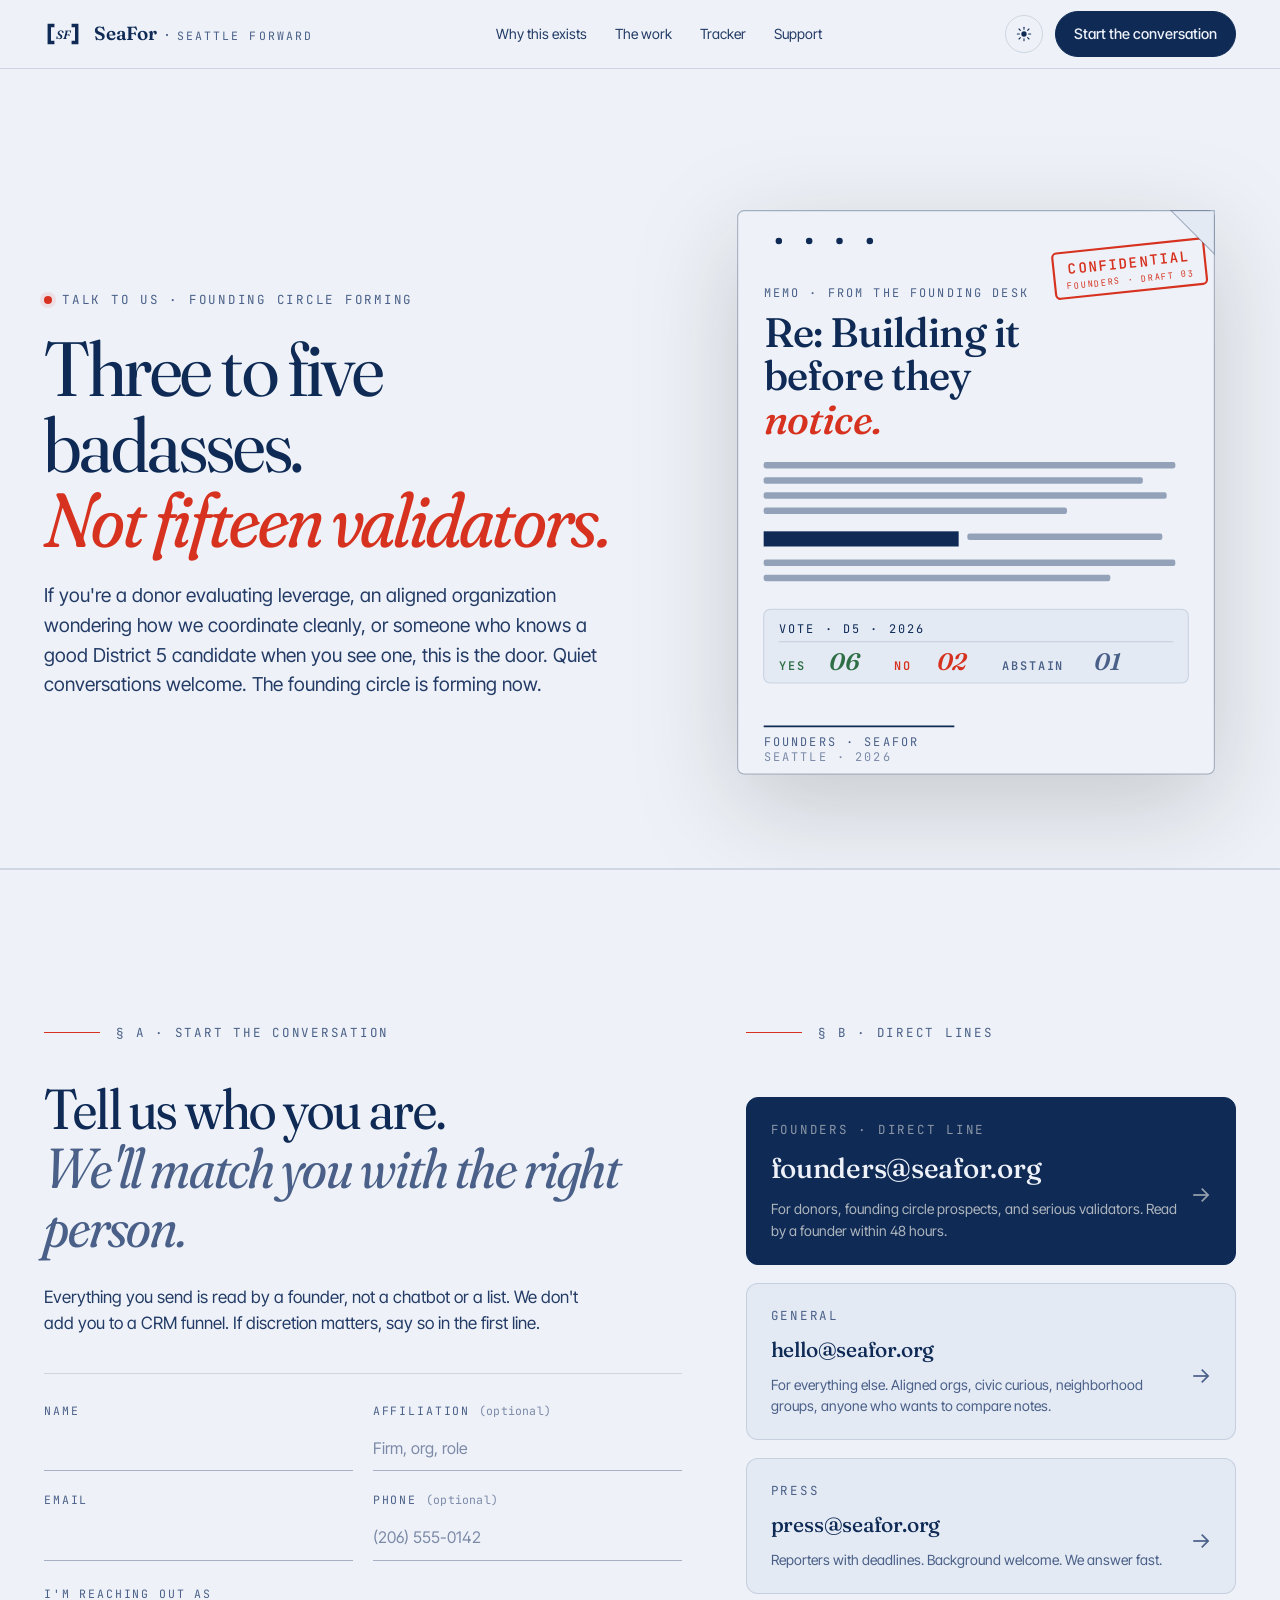
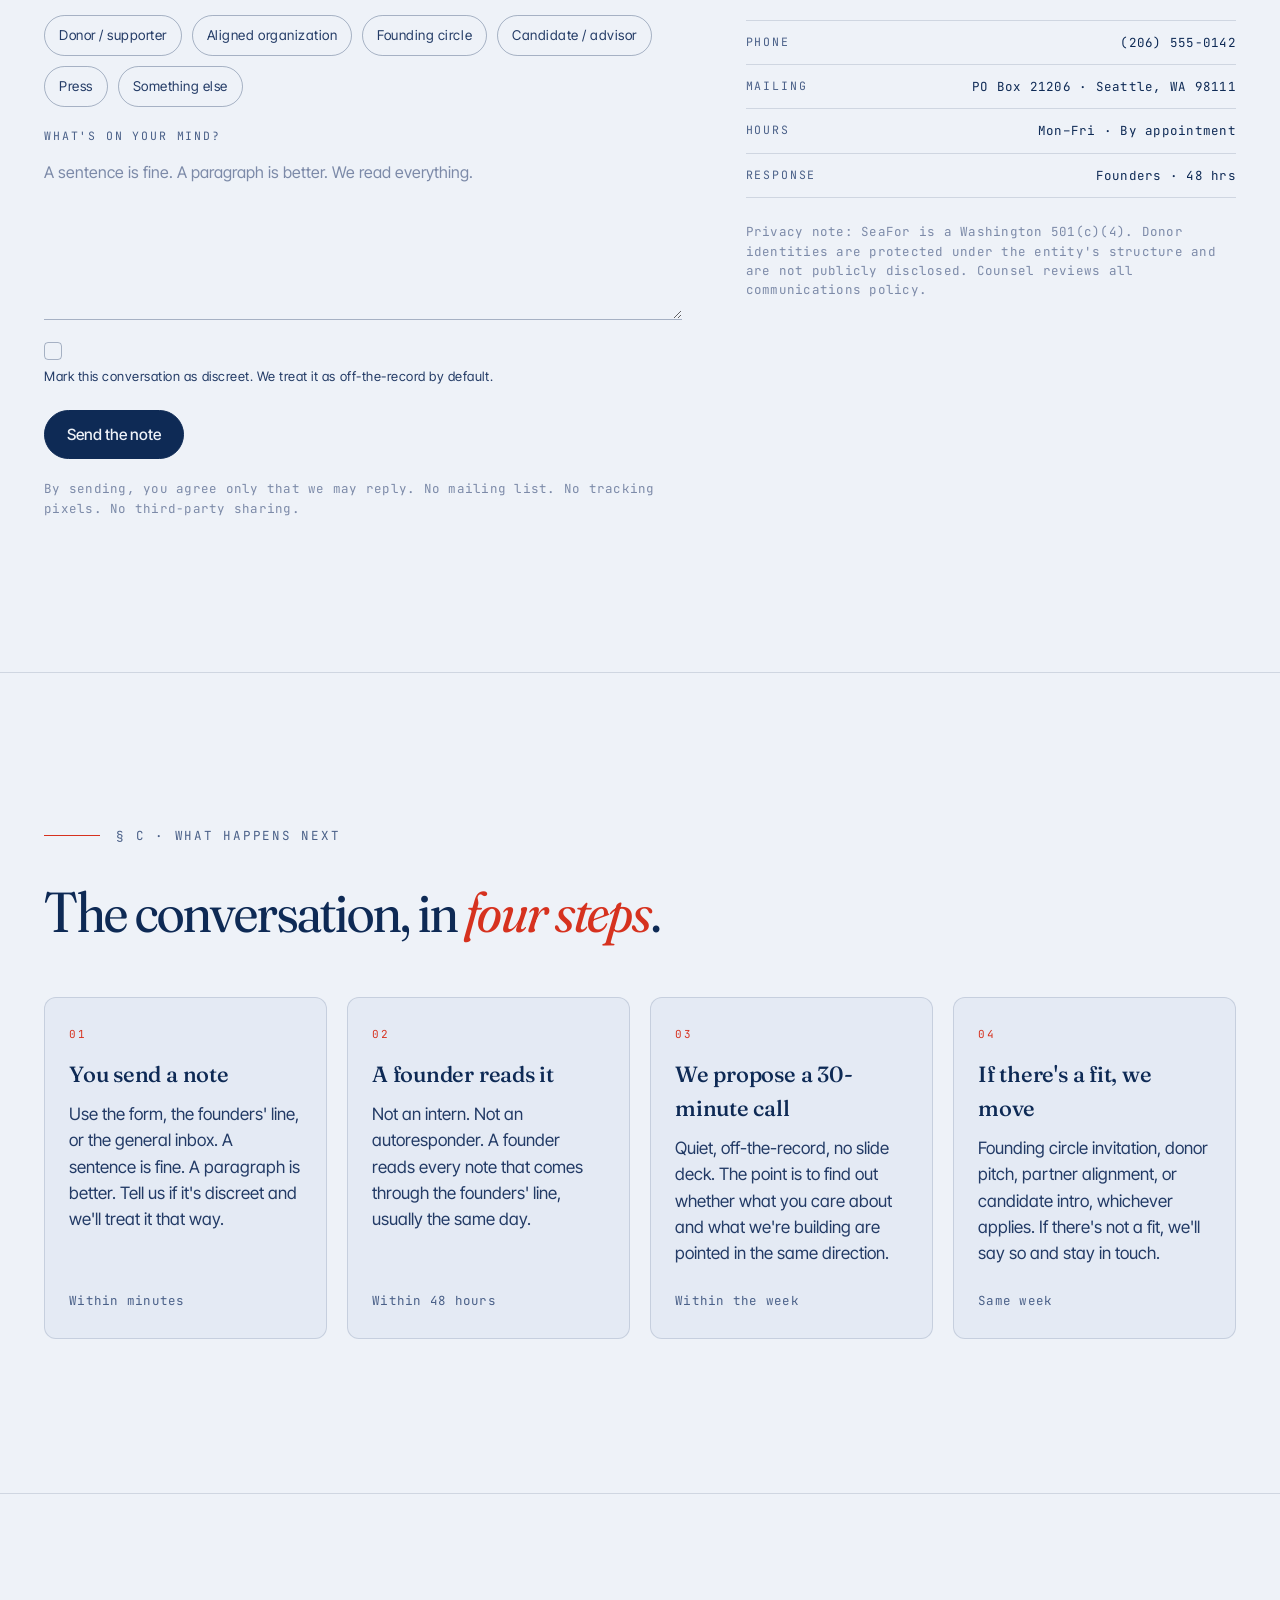
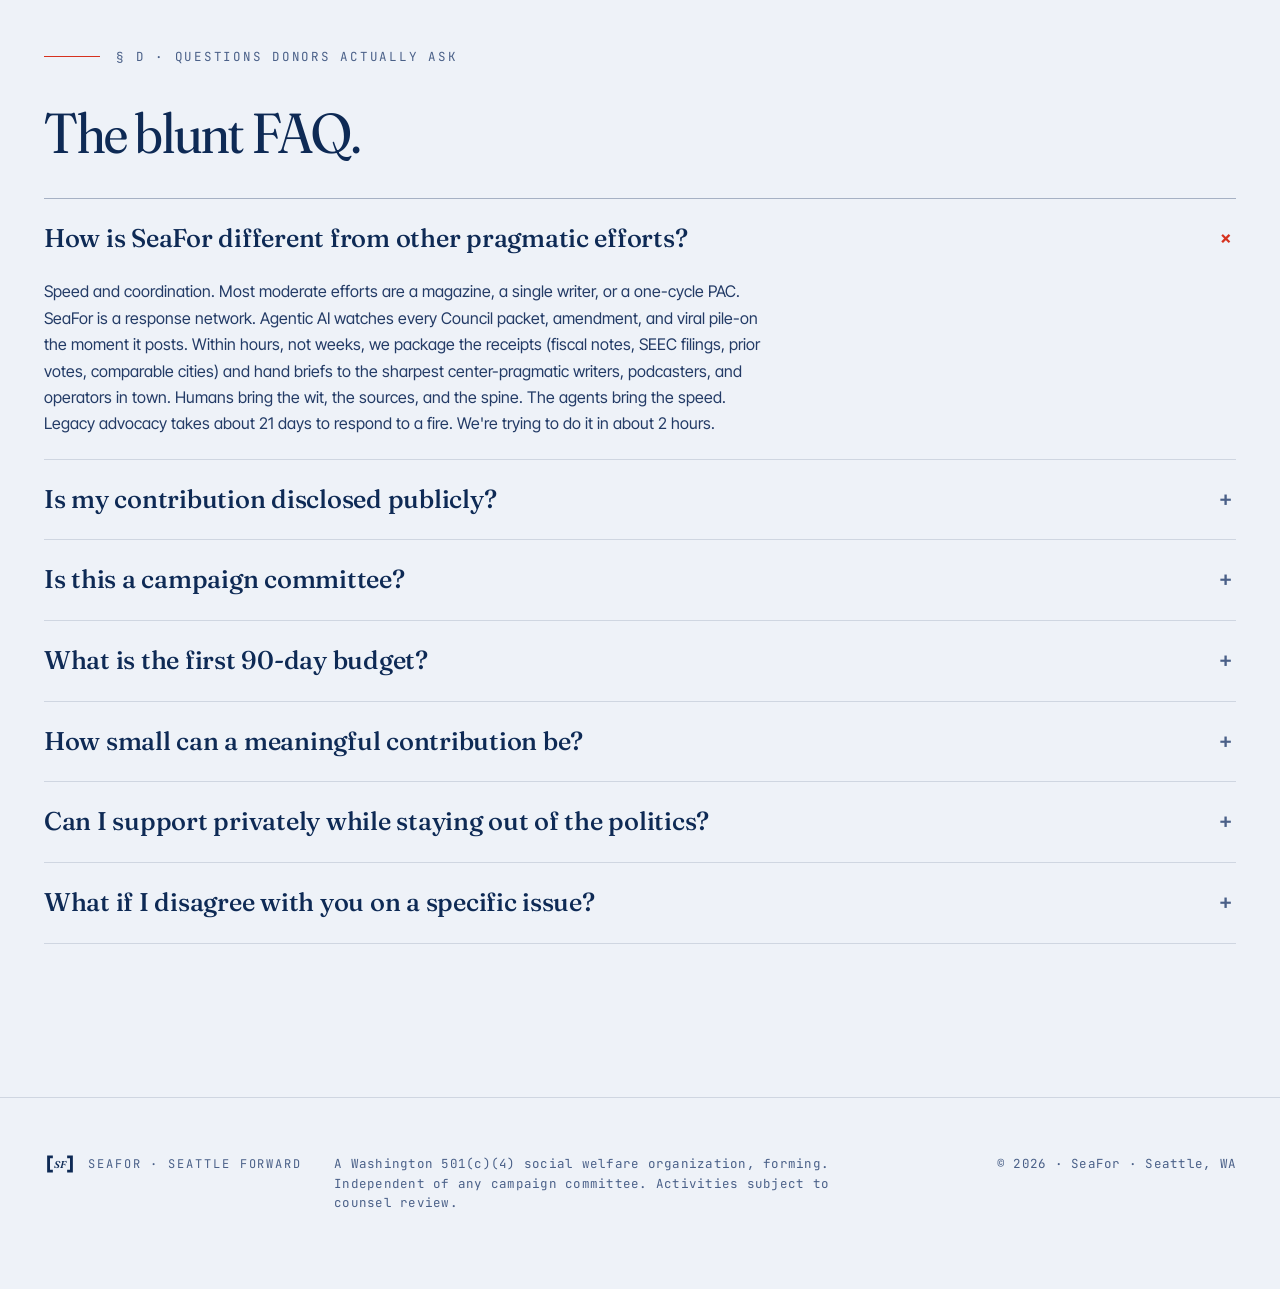
==== commit 07d9bac9: "Apply Sara's Round 2 edits: new hero, section reorder, deletions" ====
--- a/contact.html
+++ b/contact.html
@@ -324,6 +324,16 @@
         <div class="faq-list">
           <details class="faq" open>
             <summary>
+              <span>How is SeaFor different from other pragmatic efforts?</span>
+              <span class="faq-icon" aria-hidden="true">+</span>
+            </summary>
+            <div class="faq-body">
+              <p>Speed and coordination. Most moderate efforts are a magazine, a single writer, or a one-cycle PAC. SeaFor is a response network. Agentic AI watches every Council packet, amendment, and viral pile-on the moment it posts. Within hours, not weeks, we package the receipts (fiscal notes, SEEC filings, prior votes, comparable cities) and hand briefs to the sharpest center-pragmatic writers, podcasters, and operators in town. Humans bring the wit, the sources, and the spine. The agents bring the speed. Legacy advocacy takes about 21 days to respond to a fire. We're trying to do it in about 2 hours.</p>
+            </div>
+          </details>
+
+          <details class="faq">
+            <summary>
               <span>Is my contribution disclosed publicly?</span>
               <span class="faq-icon" aria-hidden="true">+</span>
             </summary>
@@ -402,8 +412,7 @@
 
       <p class="footer-legal mono small">
         A Washington 501(c)(4) social welfare organization, forming.<br/>
-        Independent of any campaign committee. Activities subject to counsel review.<br/>
-        Working name. Brand may evolve. The argument will not.
+        Independent of any campaign committee. Activities subject to counsel review.
       </p>
 
       <p class="footer-meta mono small">
--- a/styles.css
+++ b/styles.css
@@ -5,16 +5,19 @@
 :root {
   /* Brand swap point. To rebrand: adjust --accent and the data-brand-* text
      in index.html. Logo mark is intentionally rename-safe. */
-  --paper:        #F4F1EA;       /* warm off-white */
-  --paper-2:      #ECE7DB;       /* slightly cooler card */
-  --paper-3:      #E2DCCA;       /* rule lines, soft borders */
-  --ink:          #0E0F0C;       /* near-black, warm */
-  --ink-2:        #2A2A26;
-  --ink-3:        #5A5A52;
-  --muted:        #8A8A80;
-  --accent:       #D6321F;       /* civic red, used like a marker pen */
+  --paper:        #EEF2F8;       /* periwinkle-tinted cream */
+  --paper-2:      #E4EAF4;       /* card surface, cooler periwinkle */
+  --paper-3:      #D4DCEC;       /* soft borders, periwinkle wash */
+  --ink:          #0E2A55;       /* deep cobalt, near-black */
+  --ink-2:        #233B66;
+  --ink-3:        #4A6088;
+  --muted:        #7C8AA8;
+  --accent:       #D6321F;       /* civic red, kept as punctuation */
   --accent-soft:  rgba(214, 50, 31, 0.10);
   --accent-ink:   #B0270F;
+  --accent-2:     #0070A8;       /* Sara teal-blue, secondary */
+  --accent-2-soft: rgba(0, 112, 168, 0.10);
+  --accent-2-ink: #005580;
   --highlight:    #F2D14A;       /* redaction/highlight yellow */
 
   --bg:           var(--paper);
@@ -23,8 +26,8 @@
   --fg:           var(--ink);
   --fg-2:         var(--ink-2);
   --fg-3:         var(--ink-3);
-  --rule:         rgba(14, 15, 12, 0.14);
-  --rule-strong:  rgba(14, 15, 12, 0.32);
+  --rule:         rgba(14, 42, 85, 0.14);
+  --rule-strong:  rgba(14, 42, 85, 0.32);
 
   --serif:  "Fraunces", "GT Sectra", "Playfair Display", Georgia, serif;
   --sans:   "Inter Tight", "Inter", system-ui, -apple-system, "Segoe UI", Roboto, sans-serif;
@@ -52,18 +55,21 @@
 }
 
 [data-theme="dark"] {
-  --bg:    #0E0F0C;
-  --bg-2:  #15160F;
-  --bg-3:  #1F2017;
-  --fg:    #F2EFE6;
-  --fg-2:  #D8D4C5;
-  --fg-3:  #A4A091;
-  --muted: #7E7B6E;
-  --rule:  rgba(242, 239, 230, 0.14);
-  --rule-strong: rgba(242, 239, 230, 0.30);
+  --bg:    #0B1220;
+  --bg-2:  #121C32;
+  --bg-3:  #1B2746;
+  --fg:    #E8EEF8;
+  --fg-2:  #C8D2E8;
+  --fg-3:  #93A2C2;
+  --muted: #6C7A98;
+  --rule:  rgba(232, 238, 248, 0.14);
+  --rule-strong: rgba(232, 238, 248, 0.30);
   --accent: #FF5A3F;
   --accent-soft: rgba(255, 90, 63, 0.14);
   --accent-ink: #FF866F;
+  --accent-2: #3FA8D8;
+  --accent-2-soft: rgba(63, 168, 216, 0.14);
+  --accent-2-ink: #6BC0E8;
   --highlight: #F2D14A;
 }
 
@@ -305,6 +311,32 @@
 }
 .hero-em { display: block; color: var(--fg-2); }
 
+.hero-wakeup {
+  font-family: var(--serif, "Fraunces", Georgia, serif);
+  font-size: clamp(18px, 1.6vw, 22px);
+  line-height: 1.35;
+  color: var(--fg);
+  margin: 18px 0 4px;
+  max-width: 56ch;
+  font-weight: 500;
+}
+.hero-wakeup b { font-weight: 700; }
+.hero-wakeup em { font-style: italic; color: var(--accent); font-weight: 600; }
+
+.hero-tagline {
+  font-family: var(--mono);
+  font-size: 13px;
+  letter-spacing: 0.18em;
+  text-transform: uppercase;
+  color: var(--accent-2);
+  margin: 22px 0 32px;
+  padding-left: 14px;
+  border-left: 2px solid var(--accent-2);
+  max-width: 60ch;
+  line-height: 1.55;
+}
+[data-theme="dark"] .hero-tagline { color: var(--accent-2-ink); border-left-color: var(--accent-2); }
+
 .hero-deck {
   font-size: clamp(17px, 1.6vw, 21px);
   line-height: 1.55;
@@ -514,7 +546,7 @@
   margin-bottom: 56px;
 }
 .opp-text p { color: var(--fg-2); max-width: 60ch; }
-.year { font-style: italic; color: var(--fg-2); }
+.year { font-style: italic; color: var(--fg-2); margin-right: 0.12em; }
 .year.accent { color: var(--accent); }
 
 .plate {
@@ -678,6 +710,10 @@
 .tc-tag--passed  { color: #2E6F45; border-color: #2E6F45; background: rgba(46,111,69,.08); }
 .tc-tag--stalled { color: var(--accent); border-color: var(--accent); background: var(--accent-soft); }
 .tc-tag--spin    { color: #6A4F00; border-color: #6A4F00; background: rgba(242,209,74,.18); }
+.tc-tag--introduced { color: #1F5BAA; border-color: #1F5BAA; background: rgba(31,91,170,.10); }
+.tc-placeholder { margin-top: 6px; opacity: .65; font-style: italic; }
+.nobr { white-space: nowrap; }
+[data-theme="dark"] .tc-tag--introduced { color: #6FA8E2; border-color: #6FA8E2; background: rgba(111,168,226,.12); }
 
 [data-theme="dark"] .tc-tag--passed  { color: #6FCB94; border-color: #6FCB94; background: rgba(111,203,148,.10); }
 [data-theme="dark"] .tc-tag--spin    { color: var(--highlight); border-color: var(--highlight); background: rgba(242,209,74,.10); }
@@ -993,6 +1029,52 @@
   font-size: 8px;
   letter-spacing: 0.2em;
   fill: var(--accent);
+}
+
+/* 5-alarm bulletin (hero) */
+.art-alarm-eyebrow {
+  font-family: "JetBrains Mono", monospace;
+  font-size: 11px;
+  font-weight: 600;
+  letter-spacing: 0.2em;
+  fill: var(--bg);
+  text-transform: uppercase;
+  dominant-baseline: middle;
+}
+.art-alarm-sub {
+  font-family: "Fraunces", serif;
+  font-style: italic;
+  font-size: 18px;
+  font-weight: 400;
+  fill: var(--fg-3);
+}
+.art-alarm-list-eyebrow {
+  font-family: "JetBrains Mono", monospace;
+  font-size: 10px;
+  font-weight: 600;
+  letter-spacing: 0.22em;
+  fill: var(--muted);
+  text-transform: uppercase;
+}
+.art-alarm-num {
+  font-family: "JetBrains Mono", monospace;
+  font-size: 13px;
+  font-weight: 700;
+  letter-spacing: 0.04em;
+  fill: var(--accent);
+}
+.art-alarm-item {
+  font-family: "Fraunces", serif;
+  font-size: 14px;
+  font-weight: 500;
+  fill: var(--fg);
+}
+.art-alarm-cta {
+  font-family: "Fraunces", serif;
+  font-style: italic;
+  font-size: 18px;
+  font-weight: 500;
+  fill: var(--fg);
 }
 
 /* Vote tally palette */
@@ -1712,7 +1794,7 @@
    §00 — Diagnosis / state of the city
    ========================================================================== */
 
-.section-diag { padding-bottom: clamp(64px, 8vw, 120px); }
+.section-diag { padding-bottom: clamp(40px, 5vw, 72px); }
 .diag-head {
   display: grid;
   grid-template-columns: minmax(0, 1.25fr) minmax(0, 1fr);
@@ -1772,6 +1854,81 @@
   text-transform: uppercase;
 }
 .stat-trend--down { color: var(--accent); }
+.stat-trend--up-bad { color: var(--accent); }
+
+/* === Sara's spending vs outcomes charts === */
+.diag-subhead {
+  margin: 56px 0 20px;
+  display: flex;
+  flex-direction: column;
+  gap: 8px;
+}
+.diag-subhead .rule { width: 64px; height: 2px; background: var(--fg); opacity: .9; }
+.diag-subdeck {
+  font-size: 14px;
+  color: var(--fg-3);
+  margin: 4px 0 0;
+  max-width: 60ch;
+  line-height: 1.5;
+}
+.diag-h3 {
+  font-family: var(--serif);
+  font-weight: 500;
+  font-size: clamp(22px, 2.6vw, 30px);
+  line-height: 1.18;
+  letter-spacing: -0.005em;
+  color: var(--fg);
+  max-width: 56ch;
+  margin: 4px 0 0;
+}
+.chart-grid {
+  display: grid;
+  grid-template-columns: repeat(2, minmax(0, 1fr));
+  gap: 20px;
+  margin-top: 8px;
+}
+.chart-grid > .chart-card:last-child:nth-child(odd) { grid-column: 1 / -1; }
+@media (max-width: 720px) {
+  .chart-grid { grid-template-columns: 1fr; }
+  .chart-grid > .chart-card:last-child:nth-child(odd) { grid-column: auto; }
+}
+.chart-card .stat-figure { margin-bottom: 8px; }
+.chart-card .stat-num { font-size: clamp(22px, 2.4vw, 30px); line-height: 1.1; }
+.chart {
+  margin: 12px 0 0;
+  padding: 0;
+}
+.chart svg { width: 100%; height: auto; display: block; max-height: 260px; }
+.chart-legend {
+  display: flex;
+  flex-wrap: wrap;
+  gap: 8px 14px;
+  margin-top: 10px;
+  font-size: 10.5px;
+  color: var(--fg-3);
+  text-transform: uppercase;
+  letter-spacing: 0.08em;
+}
+.chart-legend .swatch {
+  display: inline-block;
+  width: 10px; height: 10px;
+  margin-right: 6px;
+  vertical-align: -1px;
+  border-radius: 2px;
+}
+/* chart palette - light theme */
+:root {
+  --chart-levy:  #1f5f3a;  /* deep green */
+  --chart-pet:   #6dbf86;  /* mid green */
+  --chart-mha:   #d3826a;  /* warm red-clay */
+  --chart-other: #c8b88a;  /* tan */
+}
+[data-theme="dark"] {
+  --chart-levy:  #4f9b6a;
+  --chart-pet:   #8cd6a3;
+  --chart-mha:   #e89a82;
+  --chart-other: #d8c89a;
+}
 
 .stat-figure {
   display: flex;
@@ -2270,6 +2427,13 @@
   display: grid;
   gap: 8px;
 }
+.work-deliv-head {
+  margin: 18px 0 10px;
+  letter-spacing: 0.14em;
+  color: var(--fg-3);
+  font-weight: 600;
+}
+.work-deliv-head + .work-deliv { margin-top: 0 !important; }
 .work-deliv li {
   position: relative;
   padding-left: 20px;
@@ -2379,3 +2543,628 @@
 @media (max-width: 720px) {
   .why-emphasis { padding: 22px 20px; margin-top: 40px; }
 }
+
+/* ==========================================================================
+   Media section
+   ========================================================================== */
+.section-media { padding-top: 96px; padding-bottom: 96px; }
+.media-grid {
+  display: grid;
+  grid-template-columns: 5fr 7fr;
+  gap: 64px;
+  align-items: start;
+}
+.media-intro h2 { margin: 16px 0 24px; }
+.media-intro .lede {
+  font-size: 18px;
+  line-height: 1.55;
+  color: var(--fg-2);
+  margin: 0 0 20px;
+  max-width: 40ch;
+}
+.media-status {
+  color: var(--accent-2);
+  letter-spacing: 0.2em;
+}
+[data-theme="dark"] .media-status { color: var(--accent-2-ink); }
+.media-cols {
+  display: grid;
+  grid-template-columns: 1fr 1fr;
+  gap: 24px;
+}
+.media-col {
+  padding: 32px;
+  background: var(--bg-2);
+  border: 1px solid var(--rule);
+  border-radius: var(--radius-lg);
+  display: flex;
+  flex-direction: column;
+  gap: 16px;
+  min-height: 240px;
+}
+.media-col--good { border-left: 3px solid var(--accent-2); }
+.media-col--bad { border-left: 3px solid var(--accent); }
+.media-pill {
+  align-self: flex-start;
+  padding: 4px 12px;
+  border: 1px solid var(--accent-2);
+  border-radius: 999px;
+  color: var(--accent-2);
+  letter-spacing: 0.18em;
+}
+[data-theme="dark"] .media-pill { color: var(--accent-2-ink); border-color: var(--accent-2); }
+.media-pill--bad { color: var(--accent); border-color: var(--accent); }
+[data-theme="dark"] .media-pill--bad { color: var(--accent-ink); border-color: var(--accent); }
+.media-blurb {
+  font-size: 15px;
+  line-height: 1.55;
+  color: var(--fg-2);
+  margin: 0;
+}
+.media-foot {
+  margin-top: auto;
+  color: var(--muted);
+  letter-spacing: 0.14em;
+  text-transform: uppercase;
+}
+@media (max-width: 980px) {
+  .media-grid { grid-template-columns: 1fr; gap: 40px; }
+}
+@media (max-width: 600px) {
+  .media-cols { grid-template-columns: 1fr; }
+}
+
+/* ==========================================================================
+   Politics section
+   ========================================================================== */
+.section-politics { padding-top: 96px; padding-bottom: 96px; background: var(--bg-2); }
+.politics-grid {
+  display: grid;
+  grid-template-columns: 7fr 5fr;
+  gap: 64px;
+  align-items: start;
+}
+.politics-intro h2 { margin: 16px 0 24px; max-width: 16ch; }
+.politics-intro .lede {
+  font-size: 18px;
+  line-height: 1.55;
+  color: var(--fg-2);
+  margin: 0;
+  max-width: 56ch;
+}
+.politics-stub {
+  padding: 32px;
+  background: var(--bg);
+  border: 1px solid var(--rule);
+  border-left: 3px solid var(--accent);
+  border-radius: var(--radius-lg);
+}
+.politics-pill {
+  display: inline-block;
+  padding: 4px 12px;
+  border: 1px solid var(--accent);
+  color: var(--accent);
+  border-radius: 999px;
+  letter-spacing: 0.18em;
+  margin-bottom: 16px;
+}
+[data-theme="dark"] .politics-pill { color: var(--accent-ink); }
+.politics-stub h3 {
+  font-family: var(--serif);
+  font-weight: 400;
+  font-size: 22px;
+  line-height: 1.2;
+  letter-spacing: -0.01em;
+  margin: 0 0 12px;
+}
+.politics-stub p {
+  font-size: 15px;
+  line-height: 1.6;
+  color: var(--fg-2);
+  margin: 0 0 20px;
+}
+.politics-list {
+  list-style: none;
+  padding: 0;
+  margin: 0;
+  border-top: 1px solid var(--rule);
+}
+.politics-list li {
+  display: flex;
+  justify-content: space-between;
+  gap: 16px;
+  padding: 12px 0;
+  border-bottom: 1px solid var(--rule);
+}
+.politics-list .cl-key { color: var(--muted); letter-spacing: 0.14em; text-transform: uppercase; }
+.politics-list .cl-val { color: var(--fg); text-align: right; }
+@media (max-width: 980px) {
+  .politics-grid { grid-template-columns: 1fr; gap: 40px; }
+}
+
+/* ==========================================================================
+   The Firehose · Tracker as web-app preview (v2)
+   ========================================================================== */
+.firehose-deck {
+  font-size: 18px;
+  line-height: 1.6;
+  color: var(--fg-2);
+  margin: 0 0 14px;
+  max-width: 70ch;
+}
+.firehose-deck b { color: var(--fg); font-weight: 600; }
+.firehose-strap {
+  display: inline-block;
+  color: var(--accent-2);
+  letter-spacing: 0.18em;
+  border-top: 1px solid var(--rule);
+  padding-top: 14px;
+  margin: 0;
+}
+[data-theme="dark"] .firehose-strap { color: var(--accent-2-ink); }
+
+/* App-chrome variant of tracker-card */
+.tracker-card--app::before { display: none; }
+.tracker-card--app {
+  border-radius: 14px;
+  border-color: var(--rule);
+  box-shadow: 0 30px 70px -45px rgba(0,0,0,.45), 0 0 0 1px var(--rule);
+}
+.app-chrome {
+  display: flex;
+  align-items: center;
+  gap: 8px;
+  padding: 12px 18px;
+  background: var(--bg-2);
+  border-bottom: 1px solid var(--rule);
+  font-size: 12px;
+}
+.app-dot { width: 11px; height: 11px; border-radius: 50%; flex-shrink: 0; display: inline-block; }
+.app-dot--r { background: #FF5A52; }
+.app-dot--y { background: #FFBE2E; }
+.app-dot--g { background: #28C940; }
+.app-url {
+  flex: 1;
+  text-align: center;
+  padding: 5px 14px;
+  background: var(--bg);
+  border: 1px solid var(--rule);
+  border-radius: 8px;
+  color: var(--fg-3);
+  font-size: 12px;
+  letter-spacing: 0.02em;
+  max-width: 380px;
+  margin: 0 auto;
+  white-space: nowrap;
+  overflow: hidden;
+  text-overflow: ellipsis;
+}
+.app-url-pad { margin-right: 6px; opacity: 0.7; }
+.app-status {
+  display: inline-flex;
+  align-items: center;
+  gap: 6px;
+  font-size: 10.5px;
+  letter-spacing: 0.18em;
+  color: #2E6F45;
+  text-transform: uppercase;
+}
+[data-theme="dark"] .app-status { color: #6FCB94; }
+.app-status .pulse-dot { background: #2E6F45; }
+[data-theme="dark"] .app-status .pulse-dot { background: #6FCB94; }
+
+/* Action buttons inside tracker items */
+.tc-item--act { padding: 26px 0; }
+.action-row {
+  margin-top: 14px;
+  display: grid;
+  grid-template-columns: repeat(auto-fit, minmax(180px, 1fr));
+  gap: 10px;
+}
+.action-btn {
+  display: grid;
+  grid-template-columns: 28px 1fr;
+  grid-template-rows: auto auto;
+  column-gap: 10px;
+  align-items: center;
+  padding: 12px 14px;
+  background: var(--bg);
+  border: 1px solid var(--rule-strong);
+  border-radius: 10px;
+  text-align: left;
+  cursor: pointer;
+  font-family: inherit;
+  color: var(--fg);
+  transition: transform var(--t-fast), border-color var(--t-fast), background var(--t-fast);
+}
+.action-btn:hover {
+  transform: translateY(-1px);
+  border-color: var(--accent-2);
+  background: var(--accent-2-soft);
+}
+[data-theme="dark"] .action-btn:hover { background: rgba(63, 168, 216, 0.10); }
+.action-btn:focus-visible {
+  outline: 2px solid var(--accent-2);
+  outline-offset: 2px;
+}
+.action-icon {
+  grid-row: 1 / span 2;
+  width: 28px; height: 28px;
+  display: inline-flex;
+  align-items: center;
+  justify-content: center;
+  border-radius: 50%;
+  background: var(--accent-2-soft);
+  color: var(--accent-2);
+  font-size: 14px;
+  line-height: 1;
+}
+[data-theme="dark"] .action-icon { background: rgba(63, 168, 216, 0.16); color: var(--accent-2-ink); }
+.action-label {
+  font-weight: 600;
+  font-size: 14.5px;
+  line-height: 1.25;
+  color: var(--fg);
+}
+.action-meta {
+  font-size: 10.5px;
+  letter-spacing: 0.14em;
+  text-transform: uppercase;
+  color: var(--fg-3);
+  margin-top: 2px;
+}
+.action-btn--primary {
+  background: var(--accent-2);
+  border-color: var(--accent-2);
+}
+.action-btn--primary .action-label,
+.action-btn--primary .action-meta { color: #fff; }
+.action-btn--primary .action-icon {
+  background: rgba(255,255,255,0.18);
+  color: #fff;
+}
+.action-btn--primary:hover {
+  background: #005A8C;
+  border-color: #005A8C;
+}
+[data-theme="dark"] .action-btn--primary {
+  background: var(--accent-2-ink);
+  border-color: var(--accent-2-ink);
+}
+[data-theme="dark"] .action-btn--primary .action-label,
+[data-theme="dark"] .action-btn--primary .action-meta { color: #06121F; }
+[data-theme="dark"] .action-btn--primary .action-icon {
+  background: rgba(0,0,0,0.16);
+  color: #06121F;
+}
+[data-theme="dark"] .action-btn--primary:hover { background: #5BC0E8; border-color: #5BC0E8; }
+
+@media (max-width: 720px) {
+  .app-url { max-width: none; font-size: 11px; padding: 4px 10px; }
+  .app-status { font-size: 10px; }
+  .action-row { grid-template-columns: 1fr; }
+}
+
+/* ==========================================================================
+   Media section v2 (pragmatic center with a pulse)
+   ========================================================================== */
+.media-sub {
+  font-size: 16px;
+  line-height: 1.6;
+  color: var(--fg-2);
+  margin: 0 0 20px;
+  max-width: 56ch;
+}
+.media-col-title {
+  font-family: var(--serif);
+  font-weight: 500;
+  font-size: 19px;
+  line-height: 1.25;
+  letter-spacing: -0.01em;
+  margin: 4px 0 10px;
+  color: var(--fg);
+}
+.media-bullets {
+  list-style: none;
+  padding: 0;
+  margin: 0 0 18px;
+  display: flex;
+  flex-direction: column;
+  gap: 6px;
+}
+.media-bullets li {
+  font-size: 14px;
+  line-height: 1.45;
+  color: var(--fg-2);
+  padding-left: 14px;
+  position: relative;
+}
+.media-bullets li::before {
+  content: "·";
+  position: absolute;
+  left: 0;
+  top: -1px;
+  color: var(--accent-2);
+  font-weight: 700;
+  font-size: 18px;
+  line-height: 1;
+}
+.media-col--bad .media-bullets li::before { color: var(--accent); }
+.media-pull {
+  grid-column: 1 / -1;
+  margin: 32px 0 0;
+  padding: 24px 28px;
+  border-left: 3px solid var(--accent);
+  background: var(--bg-2);
+  border-radius: 0 var(--radius) var(--radius) 0;
+}
+.media-pull p {
+  font-family: var(--serif);
+  font-style: italic;
+  font-size: clamp(20px, 2.4vw, 26px);
+  line-height: 1.35;
+  letter-spacing: -0.01em;
+  margin: 0 0 8px;
+  color: var(--fg);
+}
+.media-pull cite {
+  font-style: normal;
+  color: var(--fg-3);
+  letter-spacing: 0.18em;
+  text-transform: uppercase;
+}
+
+/* ==========================================================================
+   Newsroom console refinements (Section 03)
+   ========================================================================== */
+.console--newsroom .step .t {
+  min-width: 64px;
+  color: var(--accent-2);
+  letter-spacing: 0.18em;
+  font-weight: 600;
+  text-transform: uppercase;
+}
+[data-theme="dark"] .console--newsroom .step .t { color: var(--accent-2-ink); }
+.console--newsroom .step.active .t { color: var(--accent); }
+[data-theme="dark"] .console--newsroom .step.active .t { color: var(--accent-ink, var(--accent)); }
+
+/* ==========================================================================
+   Section 03 — Agent ops: aggregator roster + auto-brief
+   ========================================================================== */
+
+.agg-grid {
+  display: grid;
+  grid-template-columns: 200px 1fr;
+  gap: 0;
+  border-top: 1px solid rgba(242,239,230,0.12);
+}
+.agg-roster {
+  padding: 14px 14px 16px;
+  border-right: 1px solid rgba(242,239,230,0.12);
+  background: rgba(242,239,230,0.02);
+}
+.agg-roster-head {
+  font-size: 10px;
+  letter-spacing: 0.18em;
+  color: rgba(242,239,230,0.5);
+  margin: 0 0 10px;
+}
+.agg-roster-list {
+  list-style: none;
+  margin: 0;
+  padding: 0;
+  display: flex;
+  flex-direction: column;
+  gap: 8px;
+}
+.agg-row {
+  display: grid;
+  grid-template-columns: 28px 1fr auto;
+  gap: 10px;
+  align-items: center;
+}
+.agg-av {
+  width: 28px;
+  height: 28px;
+  border-radius: 50%;
+  background: var(--c, #0070A8);
+  color: #fff;
+  font-family: var(--mono);
+  font-size: 10px;
+  font-weight: 600;
+  letter-spacing: 0.04em;
+  display: inline-flex;
+  align-items: center;
+  justify-content: center;
+  flex-shrink: 0;
+}
+.agg-av--sm {
+  width: 20px;
+  height: 20px;
+  font-size: 9px;
+}
+.agg-meta {
+  display: flex;
+  flex-direction: column;
+  gap: 1px;
+  min-width: 0;
+}
+.agg-name {
+  font-size: 13px;
+  color: rgba(242,239,230,0.92);
+  font-weight: 500;
+  white-space: nowrap;
+  overflow: hidden;
+  text-overflow: ellipsis;
+}
+.agg-role {
+  font-size: 9px;
+  letter-spacing: 0.16em;
+  color: rgba(242,239,230,0.45);
+}
+.agg-status {
+  font-size: 9px;
+  letter-spacing: 0.16em;
+  color: rgba(242,239,230,0.55);
+}
+.agg-pulse {
+  font-size: 9px;
+  letter-spacing: 0.16em;
+  color: #66C28E;
+  display: inline-flex;
+  align-items: center;
+  gap: 5px;
+}
+.agg-pulse .pulse-dot { background: #66C28E; box-shadow: 0 0 0 0 rgba(102,194,142,0.7); }
+
+.agg-brief {
+  padding: 16px 18px 18px;
+  background: rgba(255,90,63,0.04);
+  display: flex;
+  flex-direction: column;
+  gap: 12px;
+}
+.agg-brief-head {
+  display: flex;
+  justify-content: space-between;
+  align-items: center;
+  gap: 8px;
+}
+.agg-brief-tag {
+  font-size: 10px;
+  letter-spacing: 0.16em;
+  color: #FF866F;
+  display: inline-flex;
+  align-items: center;
+  gap: 6px;
+}
+.agg-brief-tag .pulse-dot { background: #FF5A3F; box-shadow: 0 0 0 0 rgba(255,90,63,0.7); }
+.agg-brief-id {
+  font-size: 10px;
+  letter-spacing: 0.14em;
+  color: rgba(242,239,230,0.45);
+}
+.agg-brief-title {
+  font-family: var(--sans);
+  font-size: 14.5px;
+  font-weight: 600;
+  line-height: 1.35;
+  color: #F2EFE6;
+  margin: 0;
+}
+.agg-stat-row {
+  display: grid;
+  grid-template-columns: repeat(3, 1fr);
+  gap: 10px;
+  padding: 10px 0;
+  border-top: 1px dashed rgba(242,239,230,0.14);
+  border-bottom: 1px dashed rgba(242,239,230,0.14);
+}
+.agg-stat {
+  display: flex;
+  flex-direction: column;
+  gap: 2px;
+}
+.agg-stat-num {
+  font-family: var(--serif, var(--sans));
+  font-size: 20px;
+  font-weight: 500;
+  letter-spacing: -0.01em;
+  color: #F2EFE6;
+  font-variant-numeric: tabular-nums;
+}
+.agg-stat-lbl {
+  font-size: 9px;
+  letter-spacing: 0.16em;
+  color: rgba(242,239,230,0.5);
+}
+.agg-spark {
+  width: 100%;
+  height: 56px;
+  display: block;
+}
+.agg-spark-cap {
+  font-size: 9.5px;
+  letter-spacing: 0.16em;
+  color: rgba(242,239,230,0.55);
+  margin-top: -6px;
+}
+.agg-angle {
+  background: rgba(242,239,230,0.04);
+  border-left: 2px solid #FF5A3F;
+  padding: 10px 12px;
+  display: flex;
+  flex-direction: column;
+  gap: 4px;
+}
+.agg-angle-lbl {
+  font-size: 9.5px;
+  letter-spacing: 0.18em;
+  color: #FF866F;
+}
+.agg-angle p {
+  font-family: var(--sans);
+  font-size: 12.5px;
+  line-height: 1.5;
+  color: rgba(242,239,230,0.88);
+  margin: 0;
+}
+.agg-dispatch {
+  display: flex;
+  align-items: center;
+  flex-wrap: wrap;
+  gap: 8px;
+}
+.agg-dispatch-lbl {
+  font-size: 9.5px;
+  letter-spacing: 0.18em;
+  color: rgba(242,239,230,0.5);
+  margin-right: 2px;
+}
+.agg-chip {
+  display: inline-flex;
+  align-items: center;
+  gap: 6px;
+  padding: 4px 10px 4px 4px;
+  background: rgba(242,239,230,0.06);
+  border: 1px solid rgba(242,239,230,0.14);
+  border-radius: 999px;
+  font-size: 11.5px;
+  color: rgba(242,239,230,0.92);
+}
+
+/* Speed strip header */
+.vs-head {
+  margin: 0 0 10px;
+  padding-bottom: 8px;
+  border-bottom: 1px dashed var(--rule);
+  font-size: 10px;
+  letter-spacing: 0.18em;
+  color: var(--fg-3);
+  text-transform: uppercase;
+}
+
+/* Responsive: stack roster + brief */
+@media (max-width: 720px) {
+  .agg-grid { grid-template-columns: 1fr; }
+  .agg-roster {
+    border-right: 0;
+    border-bottom: 1px solid rgba(242,239,230,0.12);
+  }
+  .agg-roster-list {
+    flex-direction: row;
+    flex-wrap: wrap;
+    gap: 10px;
+  }
+  .agg-row {
+    grid-template-columns: 28px auto;
+    gap: 8px;
+  }
+  .agg-row .agg-status,
+  .agg-row .agg-pulse { display: none; }
+  .agg-stat-row { grid-template-columns: repeat(3, 1fr); }
+  .agg-stat-num { font-size: 17px; }
+}
+
+/* Section 03: console got tall (roster + brief). Don't sticky-pin it. */
+.console--newsroom { position: static; top: auto; }
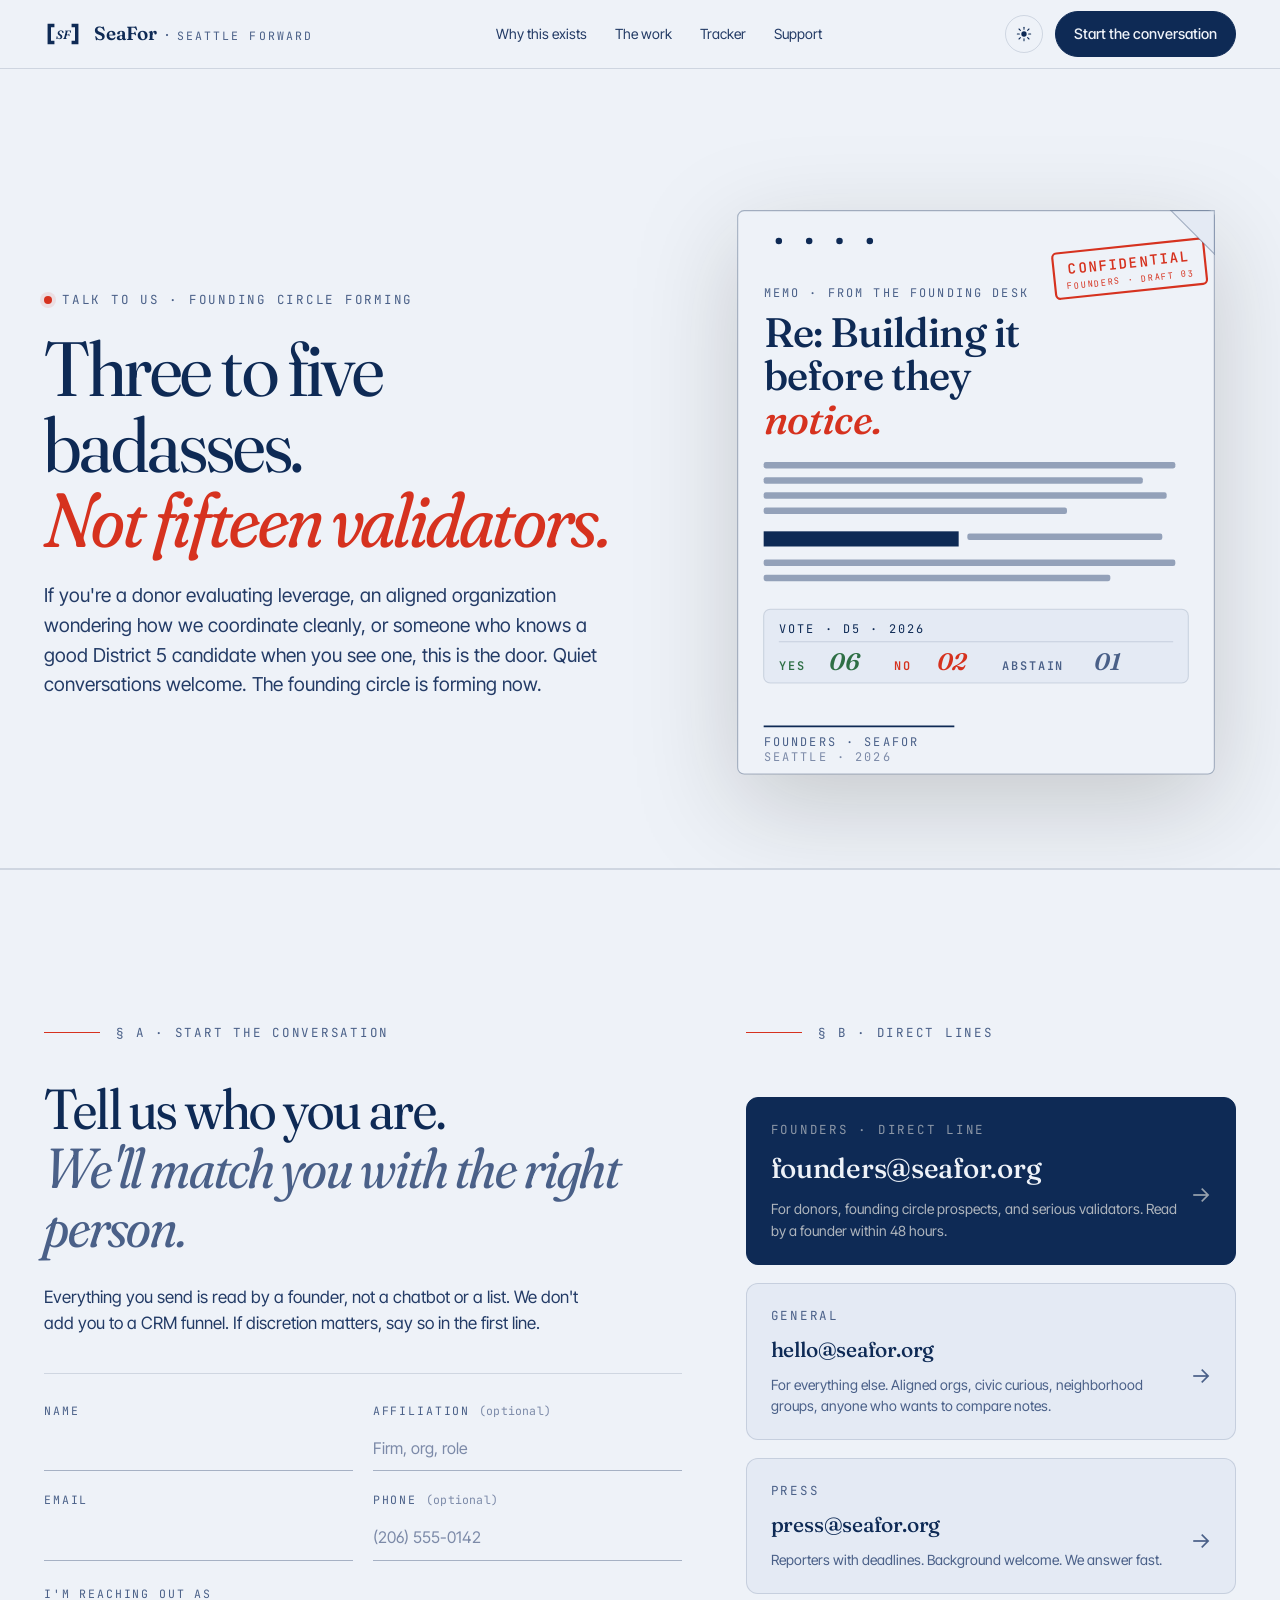
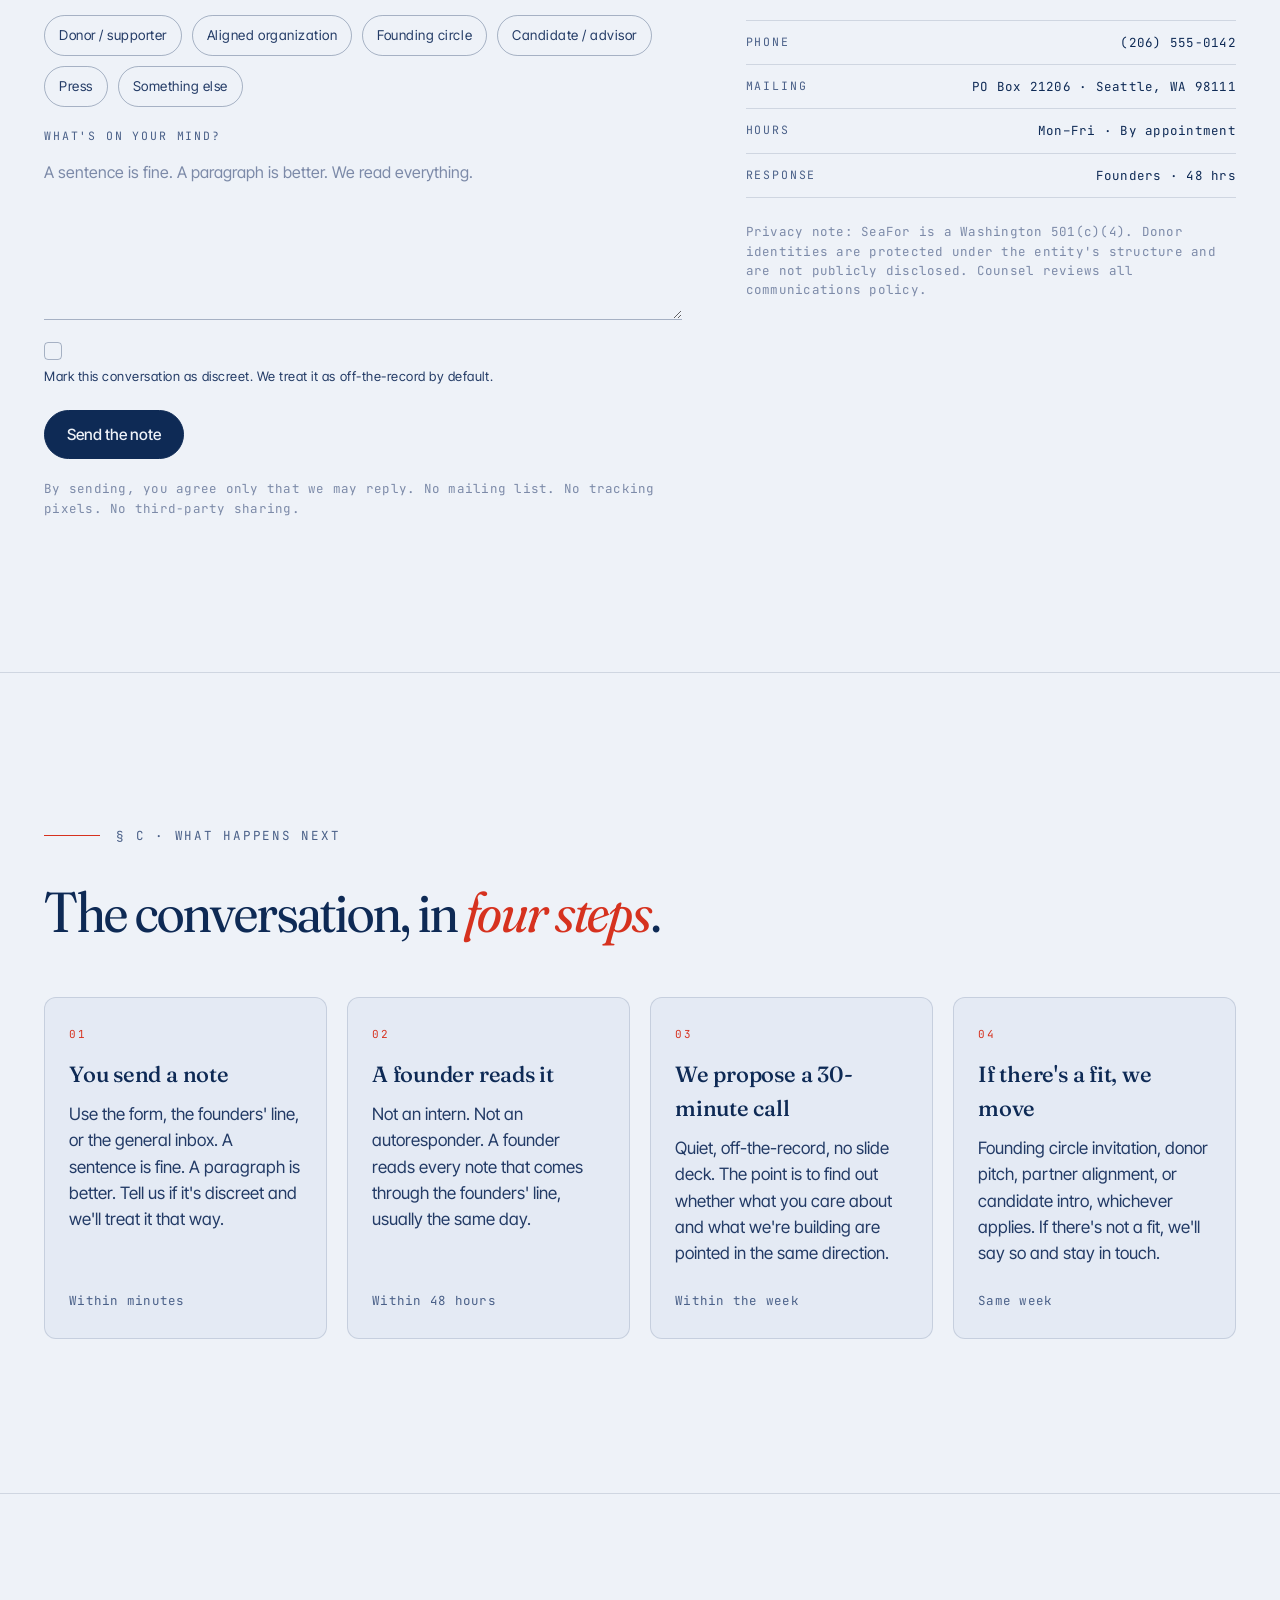
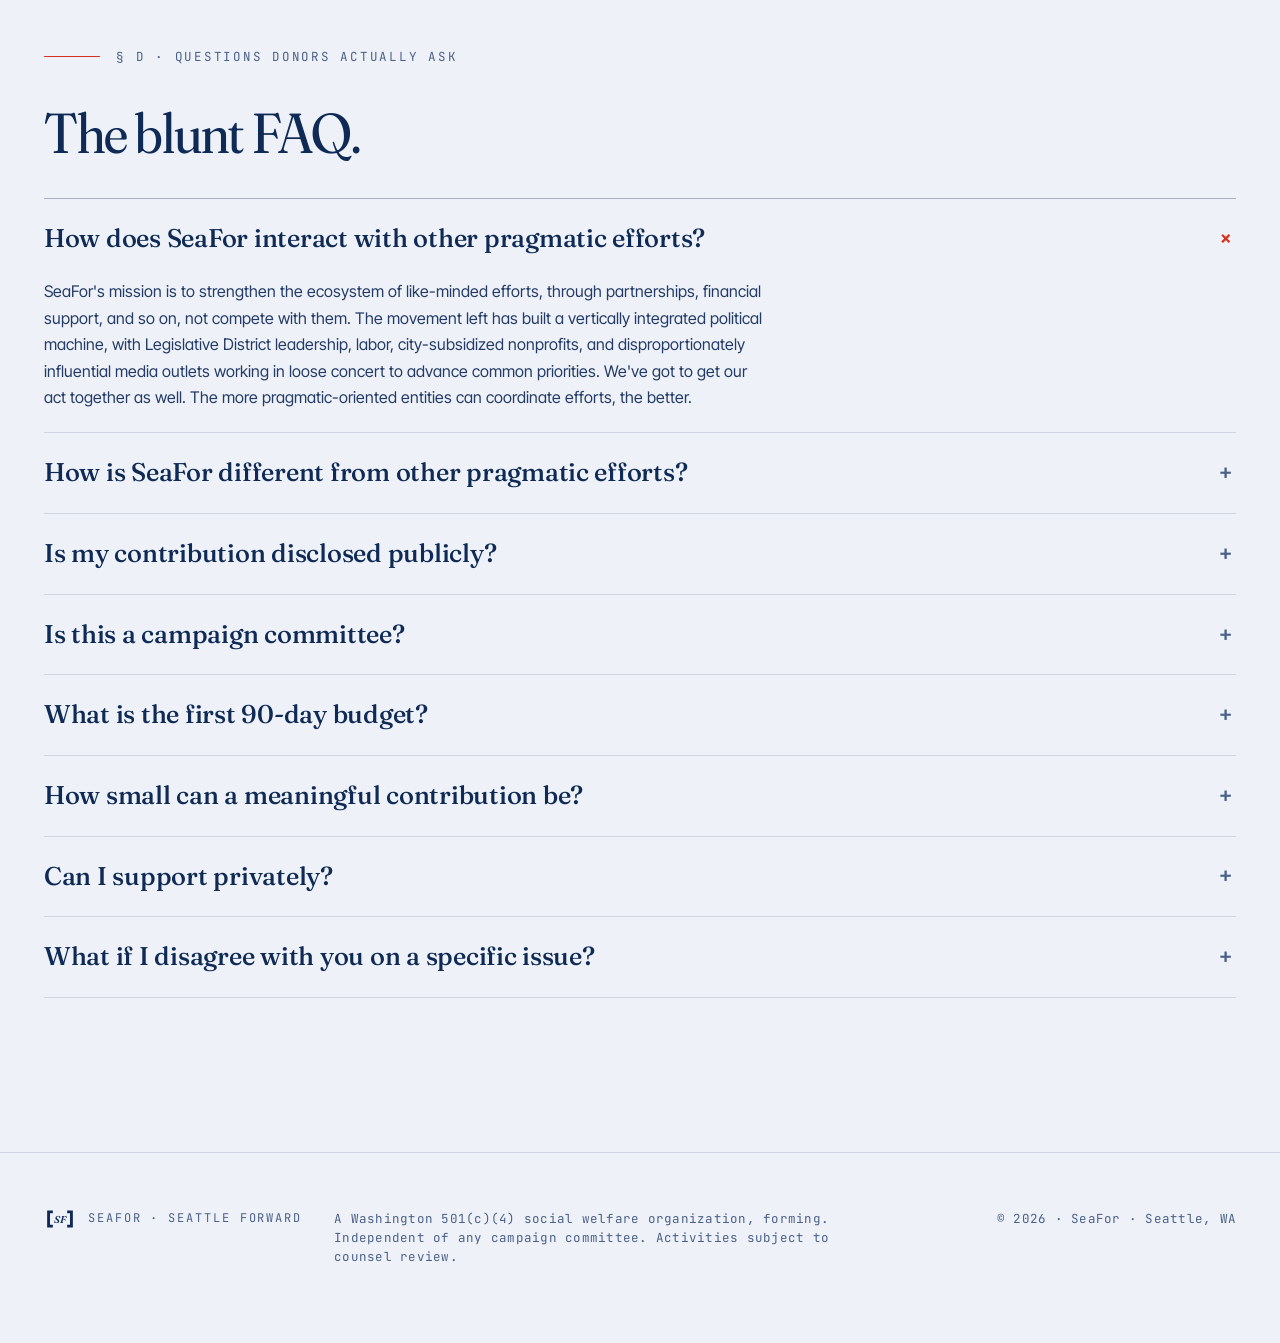
==== commit 9d3f2cf2: "Round 3 copy edits per Sara: rewrite §05/§06/§07, add donate widget, FAQ updates §05 Media: - Lede t" ====
--- a/contact.html
+++ b/contact.html
@@ -324,11 +324,21 @@
         <div class="faq-list">
           <details class="faq" open>
             <summary>
+              <span>How does SeaFor interact with other pragmatic efforts?</span>
+              <span class="faq-icon" aria-hidden="true">+</span>
+            </summary>
+            <div class="faq-body">
+              <p><span data-brand-name>SeaFor</span>'s mission is to strengthen the ecosystem of like-minded efforts, through partnerships, financial support, and so on, not compete with them. The movement left has built a vertically integrated political machine, with Legislative District leadership, labor, city-subsidized nonprofits, and disproportionately influential media outlets working in loose concert to advance common priorities. We've got to get our act together as well. The more pragmatic-oriented entities can coordinate efforts, the better.</p>
+            </div>
+          </details>
+
+          <details class="faq">
+            <summary>
               <span>How is SeaFor different from other pragmatic efforts?</span>
               <span class="faq-icon" aria-hidden="true">+</span>
             </summary>
             <div class="faq-body">
-              <p>Speed and coordination. Most moderate efforts are a magazine, a single writer, or a one-cycle PAC. SeaFor is a response network. Agentic AI watches every Council packet, amendment, and viral pile-on the moment it posts. Within hours, not weeks, we package the receipts (fiscal notes, SEEC filings, prior votes, comparable cities) and hand briefs to the sharpest center-pragmatic writers, podcasters, and operators in town. Humans bring the wit, the sources, and the spine. The agents bring the speed. Legacy advocacy takes about 21 days to respond to a fire. We're trying to do it in about 2 hours.</p>
+              <p>Speed and coordination. Agentic AI watches every Council packet, amendment, and viral pile-on the moment it posts. Within hours, not weeks, we package the receipts (fiscal notes, SEEC filings, prior votes, comparable cities) and hand briefs to center-pragmatic writers, podcasters, and thought leaders. The agents bring the speed. Humans bring the wit, the sources, and the spine.</p>
             </div>
           </details>
 
@@ -358,7 +368,7 @@
               <span class="faq-icon" aria-hidden="true">+</span>
             </summary>
             <div class="faq-body">
-              <p>Counsel and legal setup, founding governance, the first public product (the City Hall tracker), partner alignment, and the 2026 District 5 test. We'll share the line-item budget on a 30-minute call. We don't publish it because it changes weekly as counsel sharpens the structure.</p>
+              <p>Counsel and other start-up costs, the public website, and the 2026 District 5 race. We can share the line-item budget with interested donors upon request.</p>
             </div>
           </details>
 
@@ -368,17 +378,17 @@
               <span class="faq-icon" aria-hidden="true">+</span>
             </summary>
             <div class="faq-body">
-              <p>The founding circle is small by design. If that's not the right fit, there are real ways to support that aren't financial: warm intros, civic partnership, candidate referrals, and content collaboration. Tell us what you've got. We're more interested in the right people than the largest checks.</p>
-            </div>
-          </details>
-
-          <details class="faq">
-            <summary>
-              <span>Can I support privately while staying out of the politics?</span>
-              <span class="faq-icon" aria-hidden="true">+</span>
-            </summary>
-            <div class="faq-body">
-              <p>Yes. That's specifically what the 501(c)(4) structure was built for. Many of our supporters operate businesses, sit on boards, or hold positions where public political activity isn't tenable. The entity protects that.</p>
+              <p>One-time donations of any amount are welcome, but if you can commit to an annual gift, that allows us to focus on the public-facing product over fundraising activities. If money's a problem, there are real ways to support that aren't financial: warm intros, civic partnership, content collaboration, and so on. Tell us what you've got. We're more interested in your super powers than the largest checks.</p>
+            </div>
+          </details>
+
+          <details class="faq">
+            <summary>
+              <span>Can I support privately?</span>
+              <span class="faq-icon" aria-hidden="true">+</span>
+            </summary>
+            <div class="faq-body">
+              <p>Yes. Contributions to 501(c)(4) nonprofits are anonymous but not tax deductible. Many of our supporters operate businesses, sit on boards, or hold positions where public political activity isn't tenable.</p>
             </div>
           </details>
 
@@ -388,7 +398,7 @@
               <span class="faq-icon" aria-hidden="true">+</span>
             </summary>
             <div class="faq-body">
-              <p>Good. SeaFor isn't an ideological project. We back outcomes-focused governance on public safety, homelessness, housing, permitting, and land use. If you and we agree on the frame, individual issue disagreements are features, not bugs.</p>
+              <p>Good. We back outcomes-focused governance on the issues that impact real lives: public safety, homelessness, addiction recovery, housing, economic development, and the rest. Disagreements on individual issues are welcome and enrich the conversation. What matters is how City Hall addresses them. If you agree all perspectives should be respected and that policymakers should hold themselves accountable for the results of their votes and investments, we're good.</p>
             </div>
           </details>
         </div>
--- a/styles.css
+++ b/styles.css
@@ -253,7 +253,7 @@
    ========================================================================== */
 
 .hero {
-  padding: clamp(64px, 10vw, 120px) 0 0;
+  padding: clamp(64px, 10vw, 120px) 0 clamp(48px, 6vw, 96px);
   position: relative;
   overflow: hidden;
 }
@@ -802,6 +802,117 @@
 }
 .pullquote cite { color: var(--fg-3); font-style: normal; display: block; }
 
+/* Donate widget */
+.donate-widget {
+  display: grid;
+  gap: 22px;
+  padding: clamp(28px, 4vw, 48px);
+  border: 1px solid var(--rule);
+  border-top: 2px solid var(--fg);
+  background: var(--bg-2);
+  border-radius: var(--radius-lg);
+  max-width: 720px;
+}
+.donate-head { display: flex; flex-direction: column; gap: 6px; }
+.donate-head .mono { color: var(--accent); letter-spacing: 0.14em; }
+.donate-title {
+  font-family: var(--serif);
+  font-weight: 500;
+  font-size: clamp(28px, 3.4vw, 40px);
+  letter-spacing: -0.015em;
+  margin: 0;
+  color: var(--fg);
+}
+.donate-toggle {
+  display: inline-flex;
+  gap: 4px;
+  padding: 4px;
+  background: var(--bg);
+  border: 1px solid var(--rule);
+  border-radius: 999px;
+  width: max-content;
+}
+.donate-toggle-btn {
+  appearance: none;
+  border: 0;
+  background: transparent;
+  color: var(--fg-2);
+  font-family: inherit;
+  font-size: 13px;
+  letter-spacing: 0.04em;
+  padding: 8px 18px;
+  border-radius: 999px;
+  cursor: pointer;
+  transition: background 160ms ease, color 160ms ease;
+}
+.donate-toggle-btn.is-active {
+  background: var(--fg);
+  color: var(--bg);
+}
+.donate-toggle-btn:hover:not(.is-active) { color: var(--fg); }
+.donate-tiers {
+  display: grid;
+  grid-template-columns: repeat(auto-fit, minmax(140px, 1fr));
+  gap: 10px;
+}
+.donate-tier {
+  appearance: none;
+  font-family: var(--serif);
+  font-weight: 500;
+  font-size: 20px;
+  letter-spacing: -0.01em;
+  color: var(--fg);
+  background: var(--bg);
+  border: 1px solid var(--rule);
+  border-radius: var(--radius-md, 12px);
+  padding: 18px 16px;
+  cursor: pointer;
+  transition: border-color 160ms ease, background 160ms ease, transform 160ms ease;
+}
+.donate-tier:hover {
+  border-color: var(--accent);
+  transform: translateY(-1px);
+}
+.donate-tier.is-selected {
+  border-color: var(--accent);
+  background: var(--accent);
+  color: #fff;
+}
+.donate-tier--other {
+  font-family: inherit;
+  font-size: 14px;
+  letter-spacing: 0.04em;
+  color: var(--fg-2);
+}
+.donate-note { color: var(--fg-3); margin: 0; }
+.donate-contact {
+  display: flex;
+  flex-direction: column;
+  gap: 6px;
+  padding-top: 18px;
+  border-top: 1px solid var(--rule);
+}
+.donate-contact .mono.uppercase { color: var(--accent); letter-spacing: 0.14em; }
+.donate-email {
+  font-family: var(--serif);
+  font-size: clamp(20px, 2.4vw, 28px);
+  font-weight: 500;
+  letter-spacing: -0.01em;
+  color: var(--fg);
+  text-decoration: none;
+  border-bottom: 1px solid var(--rule);
+  padding-bottom: 4px;
+  width: max-content;
+  max-width: 100%;
+  transition: color 160ms ease, border-color 160ms ease;
+}
+.donate-email:hover { color: var(--accent); border-color: var(--accent); }
+.donate-contact-note { color: var(--fg-3); }
+@media (max-width: 560px) {
+  .donate-tiers { grid-template-columns: 1fr 1fr; }
+  .donate-tier--other { grid-column: 1 / -1; }
+}
+
 /* Contact */
 .section-contact {
   background: var(--bg-2);
@@ -1887,6 +1998,7 @@
   gap: 20px;
   margin-top: 8px;
 }
+.chart-grid > .chart-card { grid-column: auto; }
 .chart-grid > .chart-card:last-child:nth-child(odd) { grid-column: 1 / -1; }
 @media (max-width: 720px) {
   .chart-grid { grid-template-columns: 1fr; }
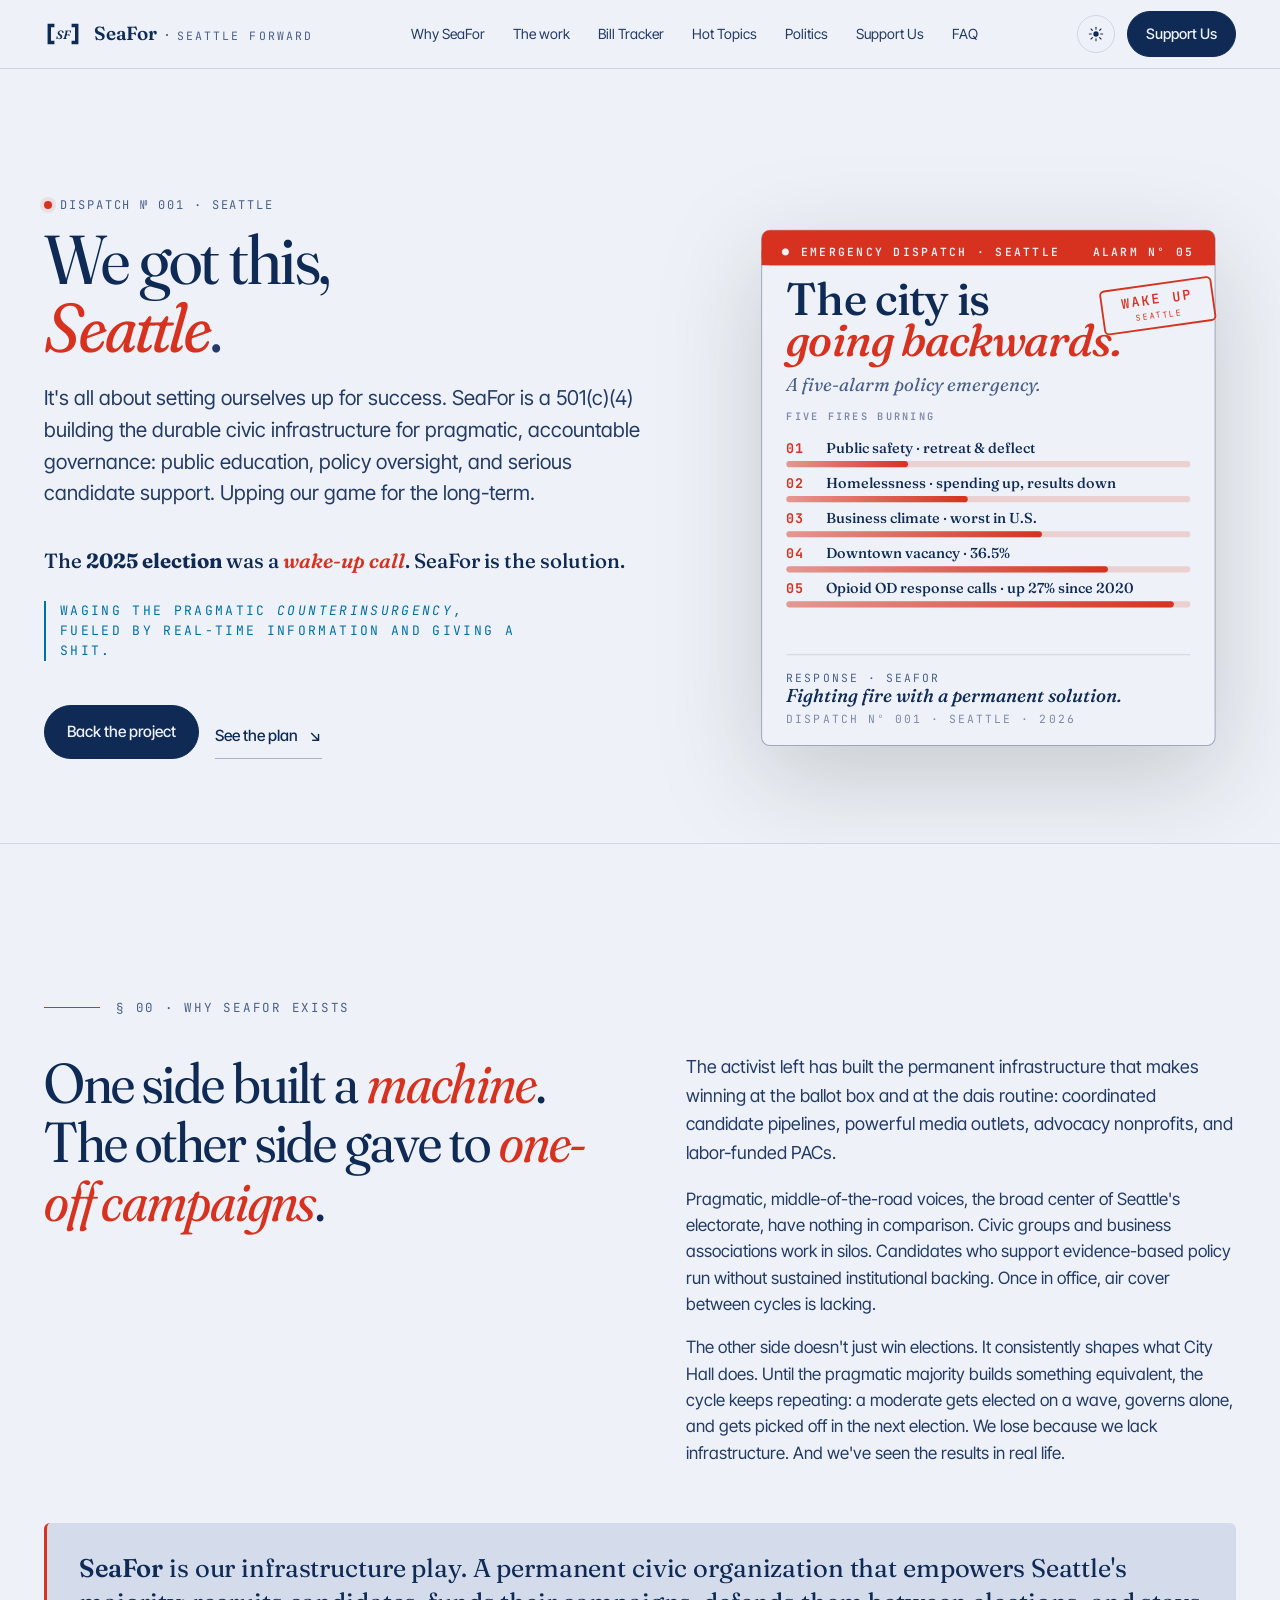
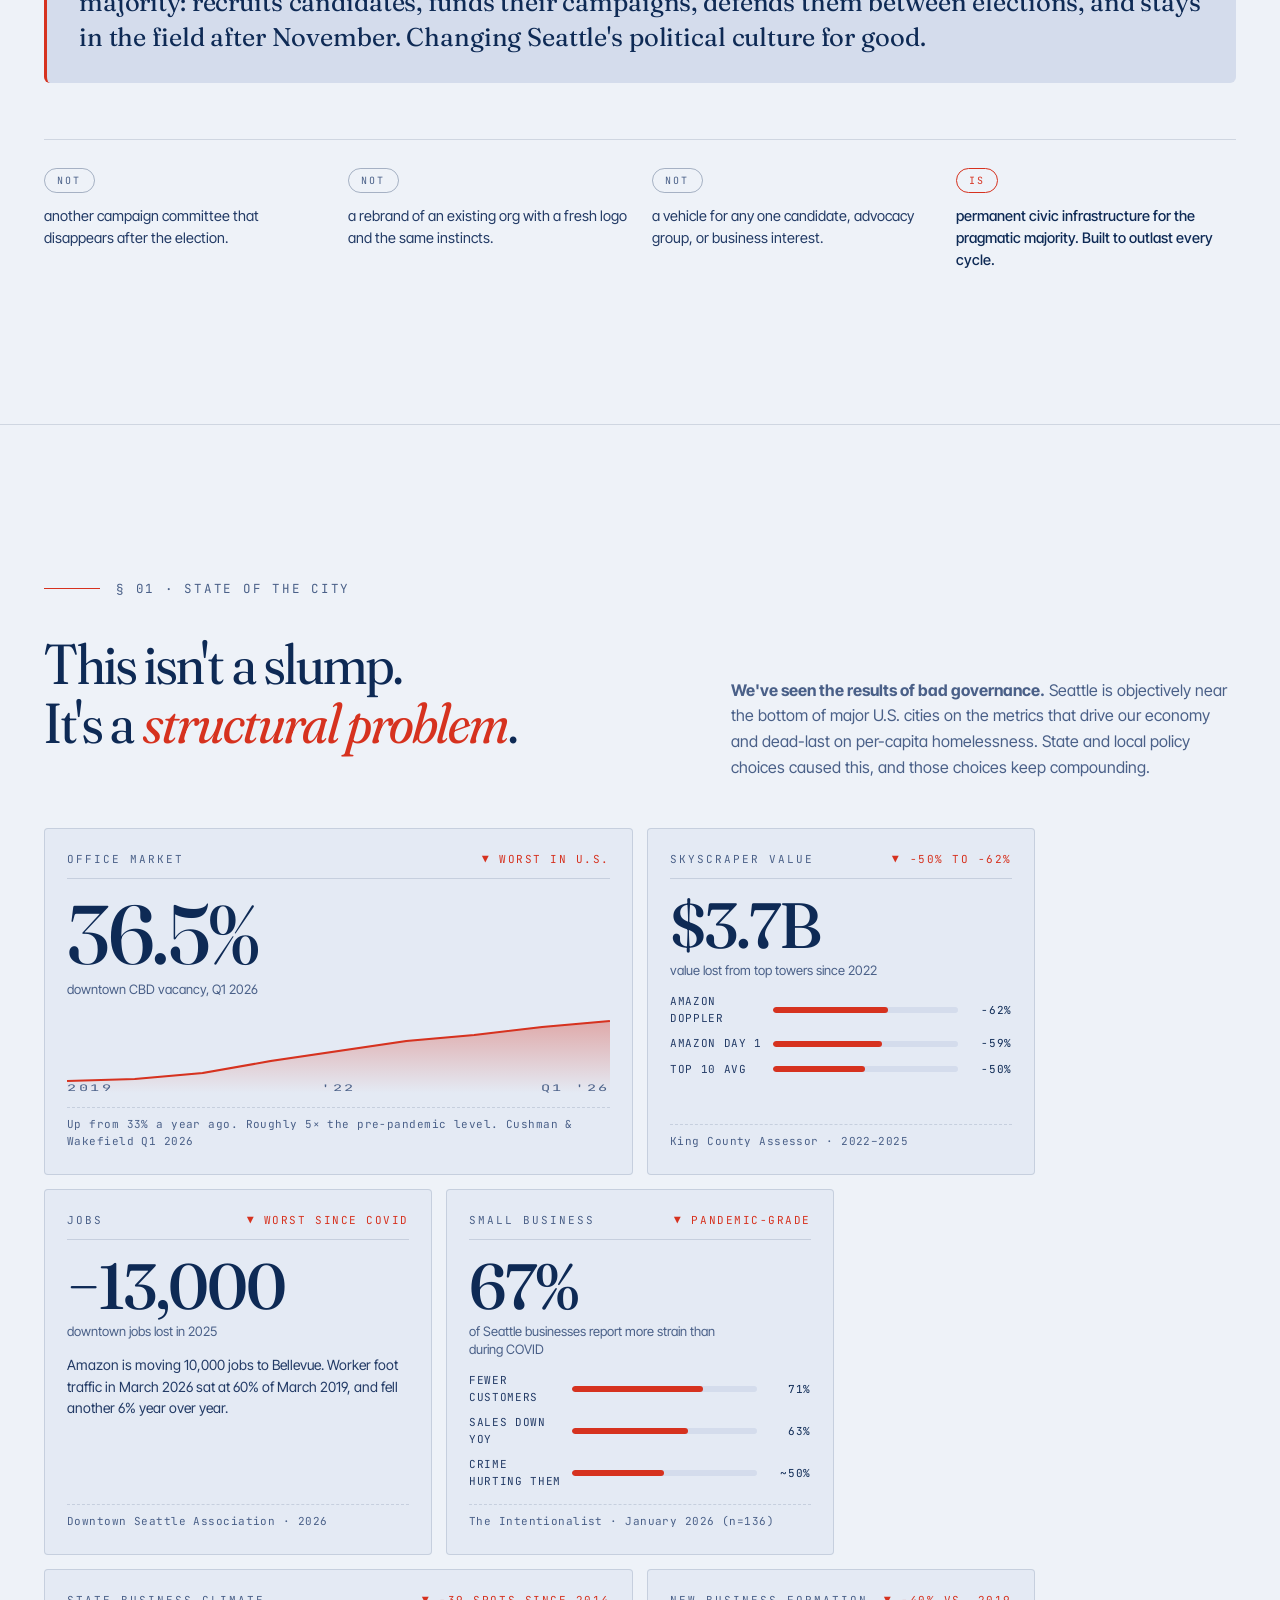
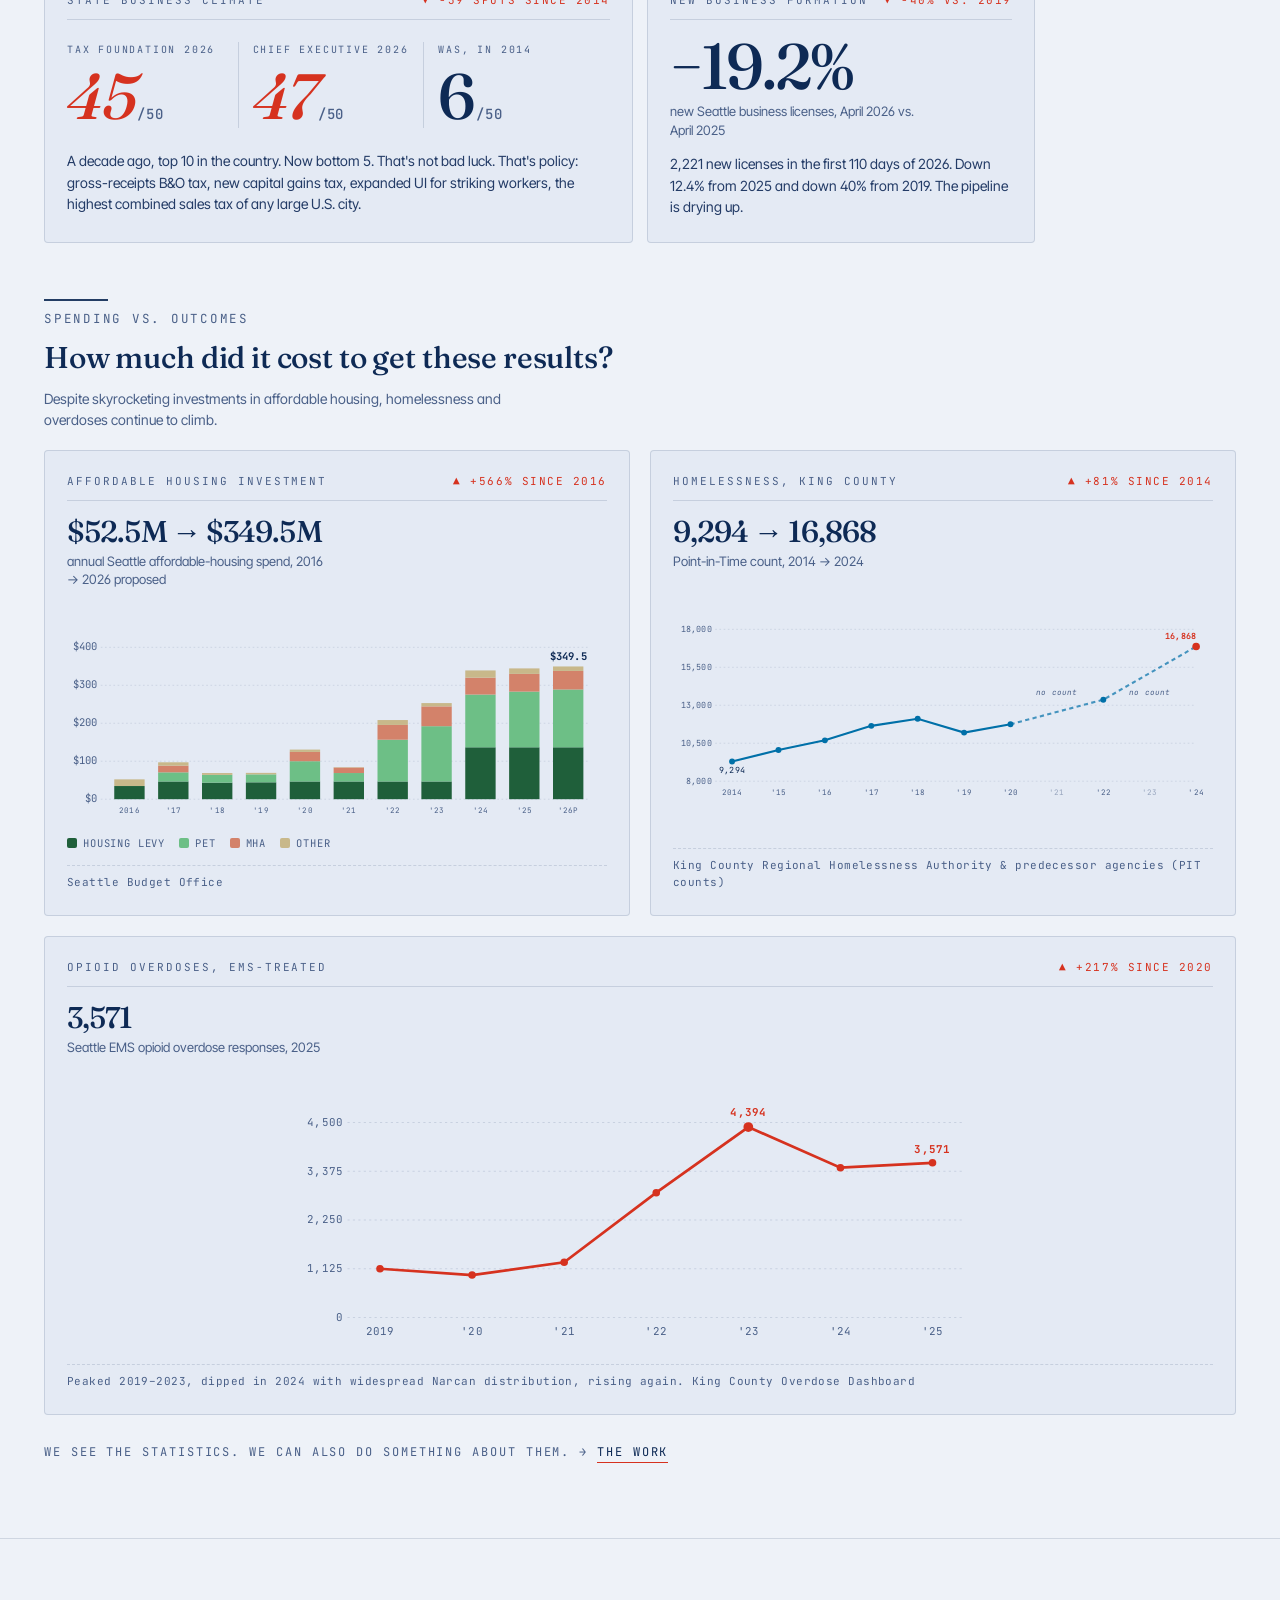
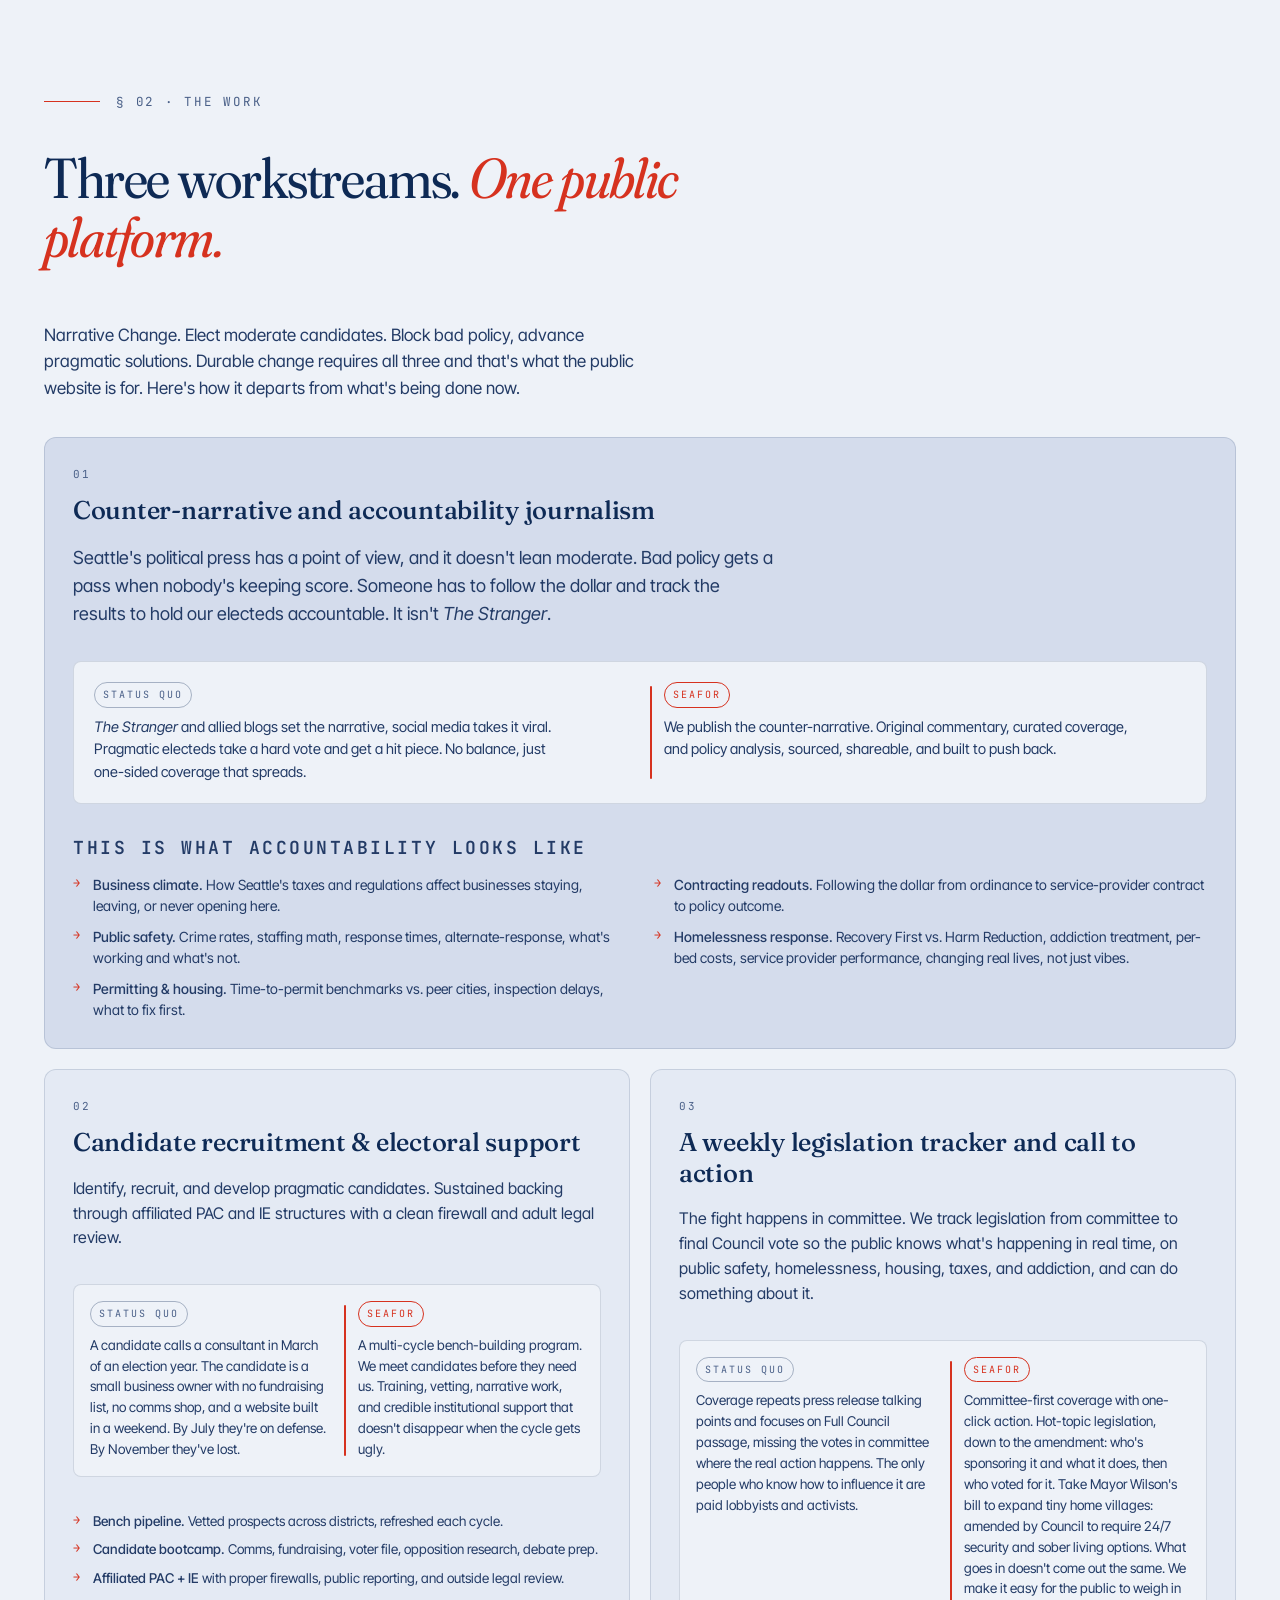
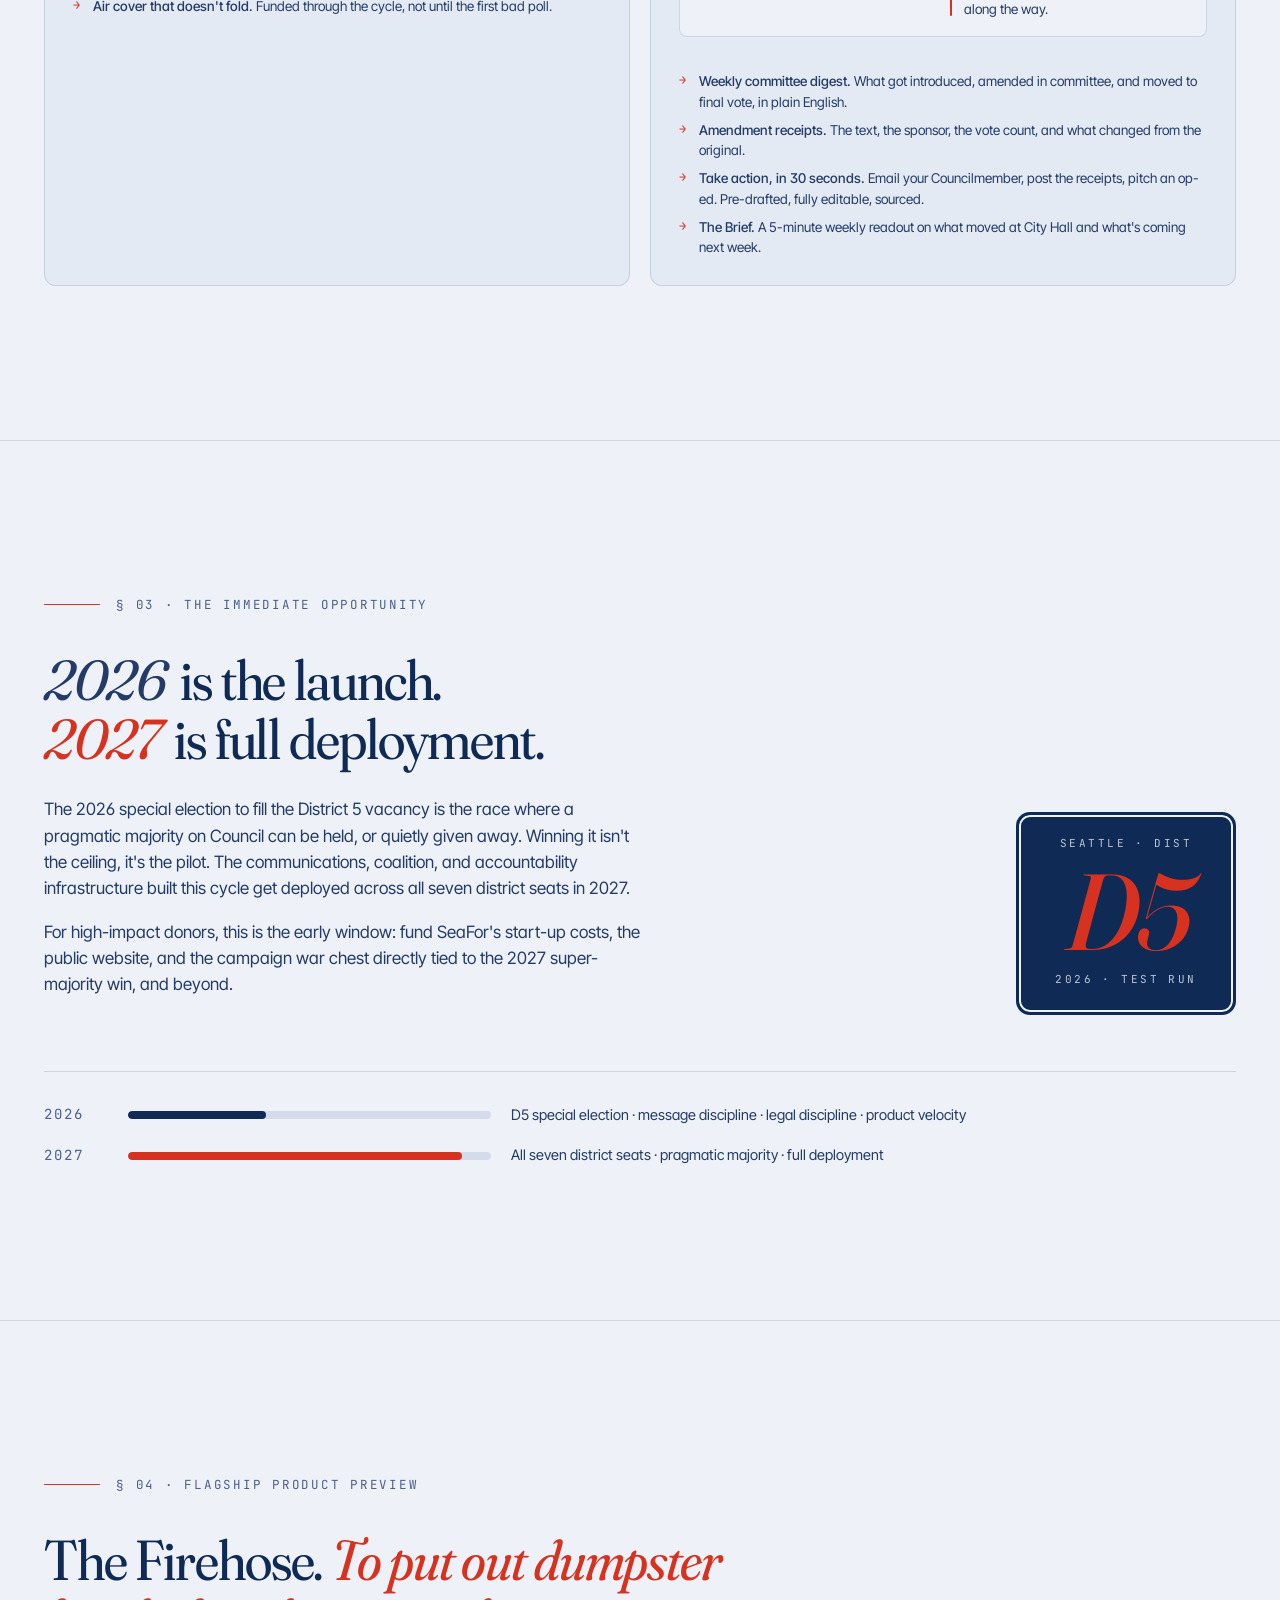
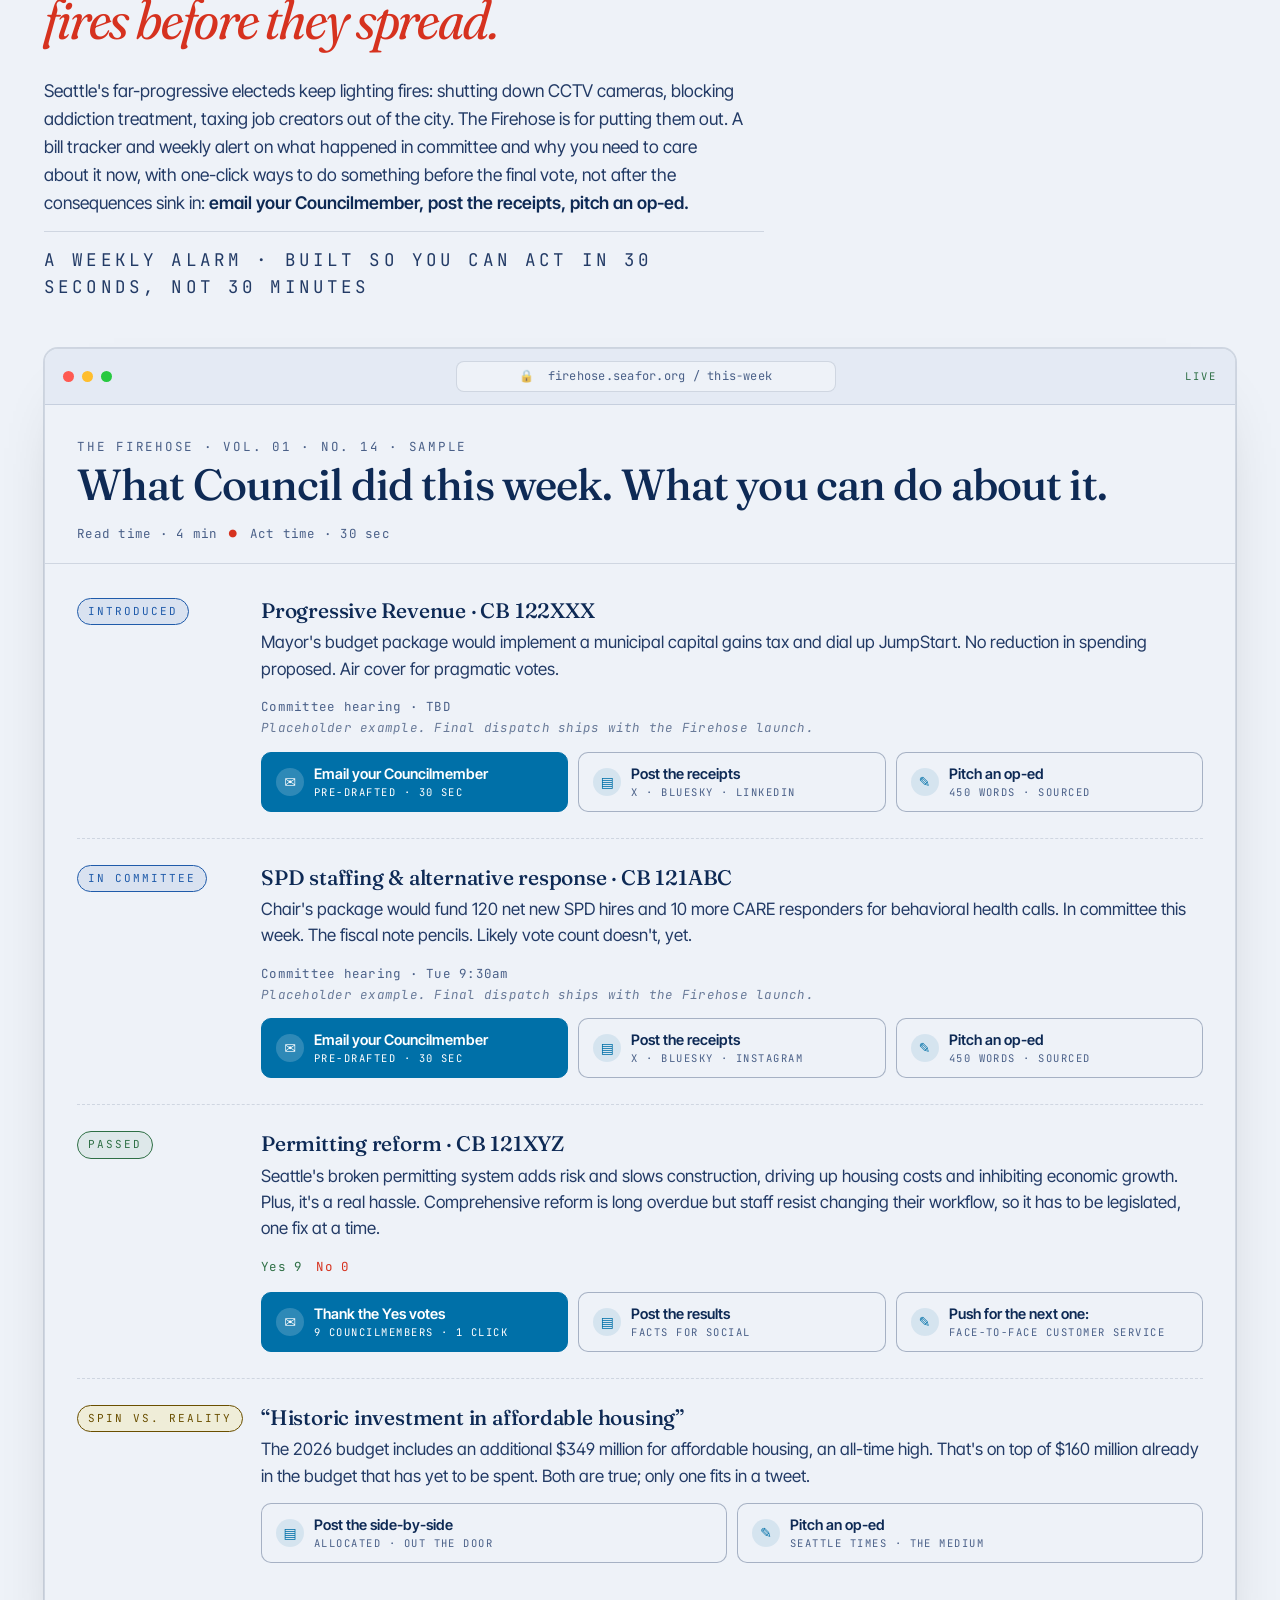
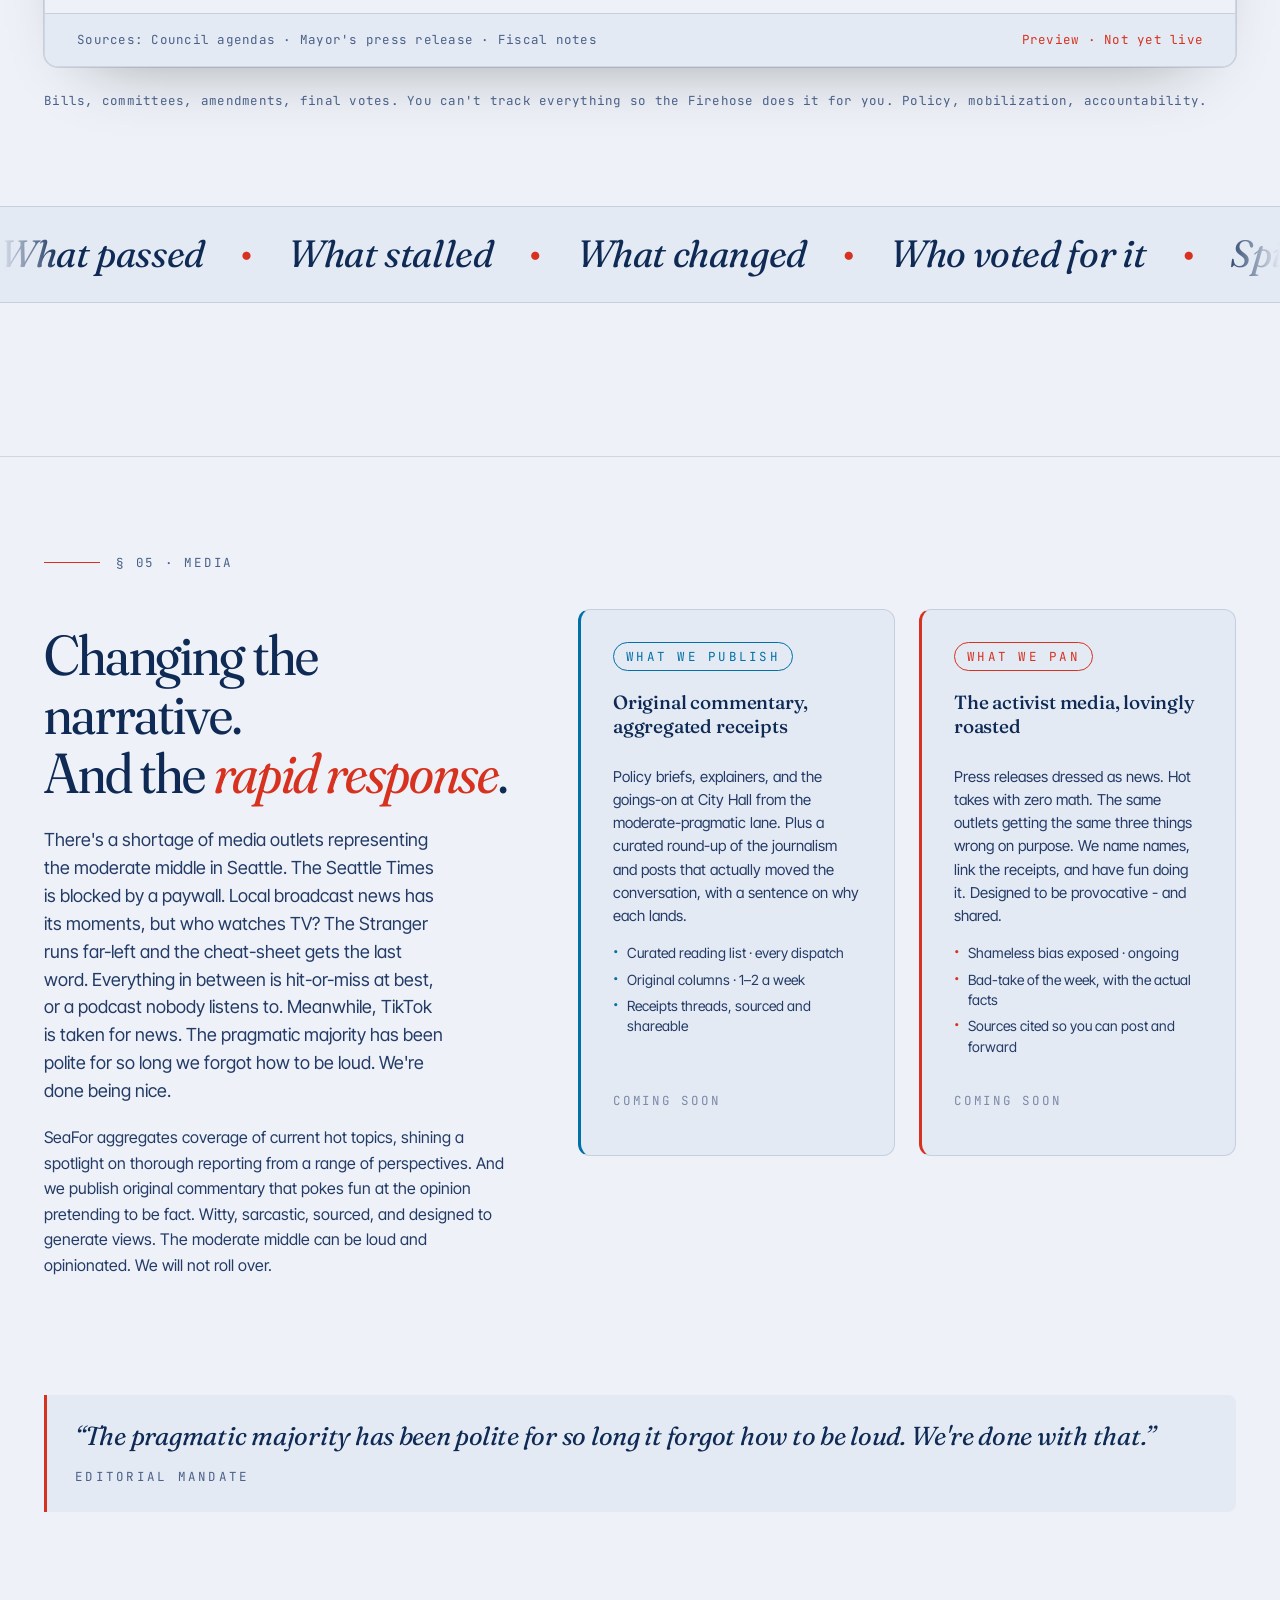
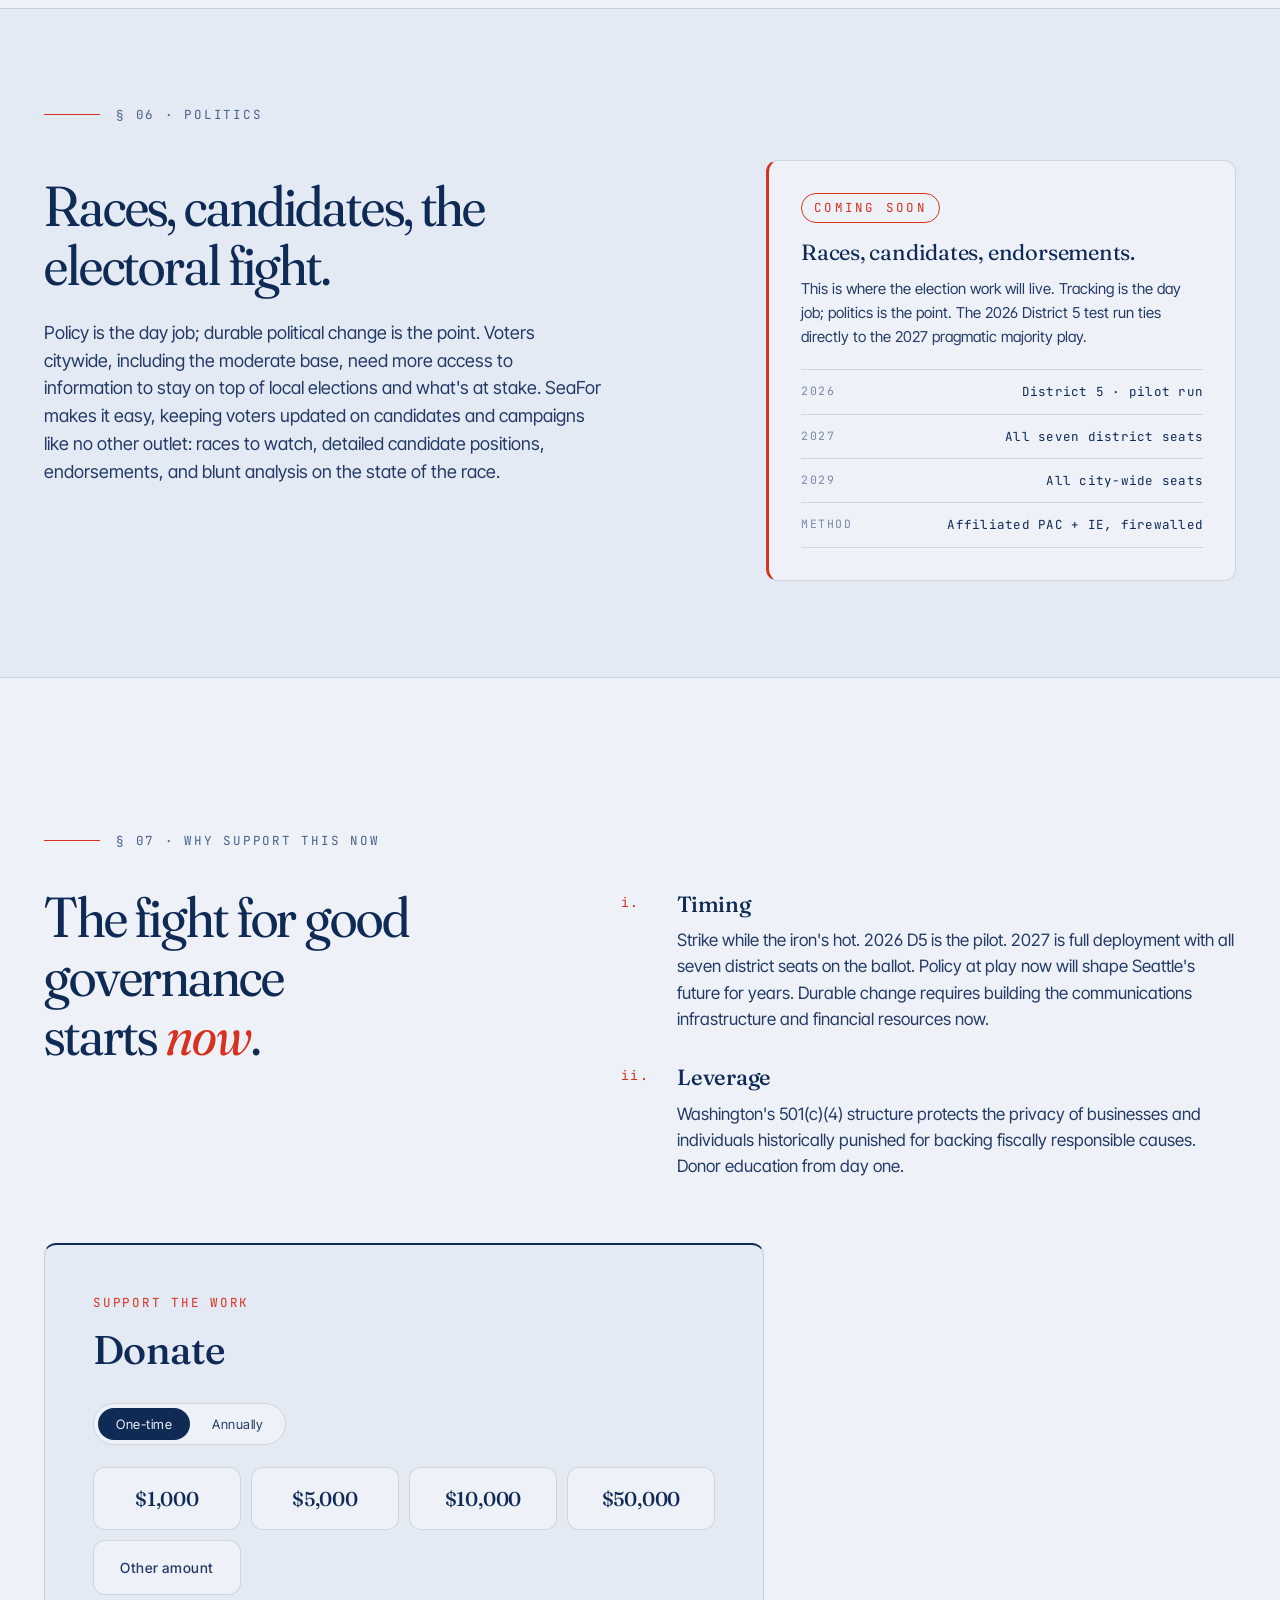
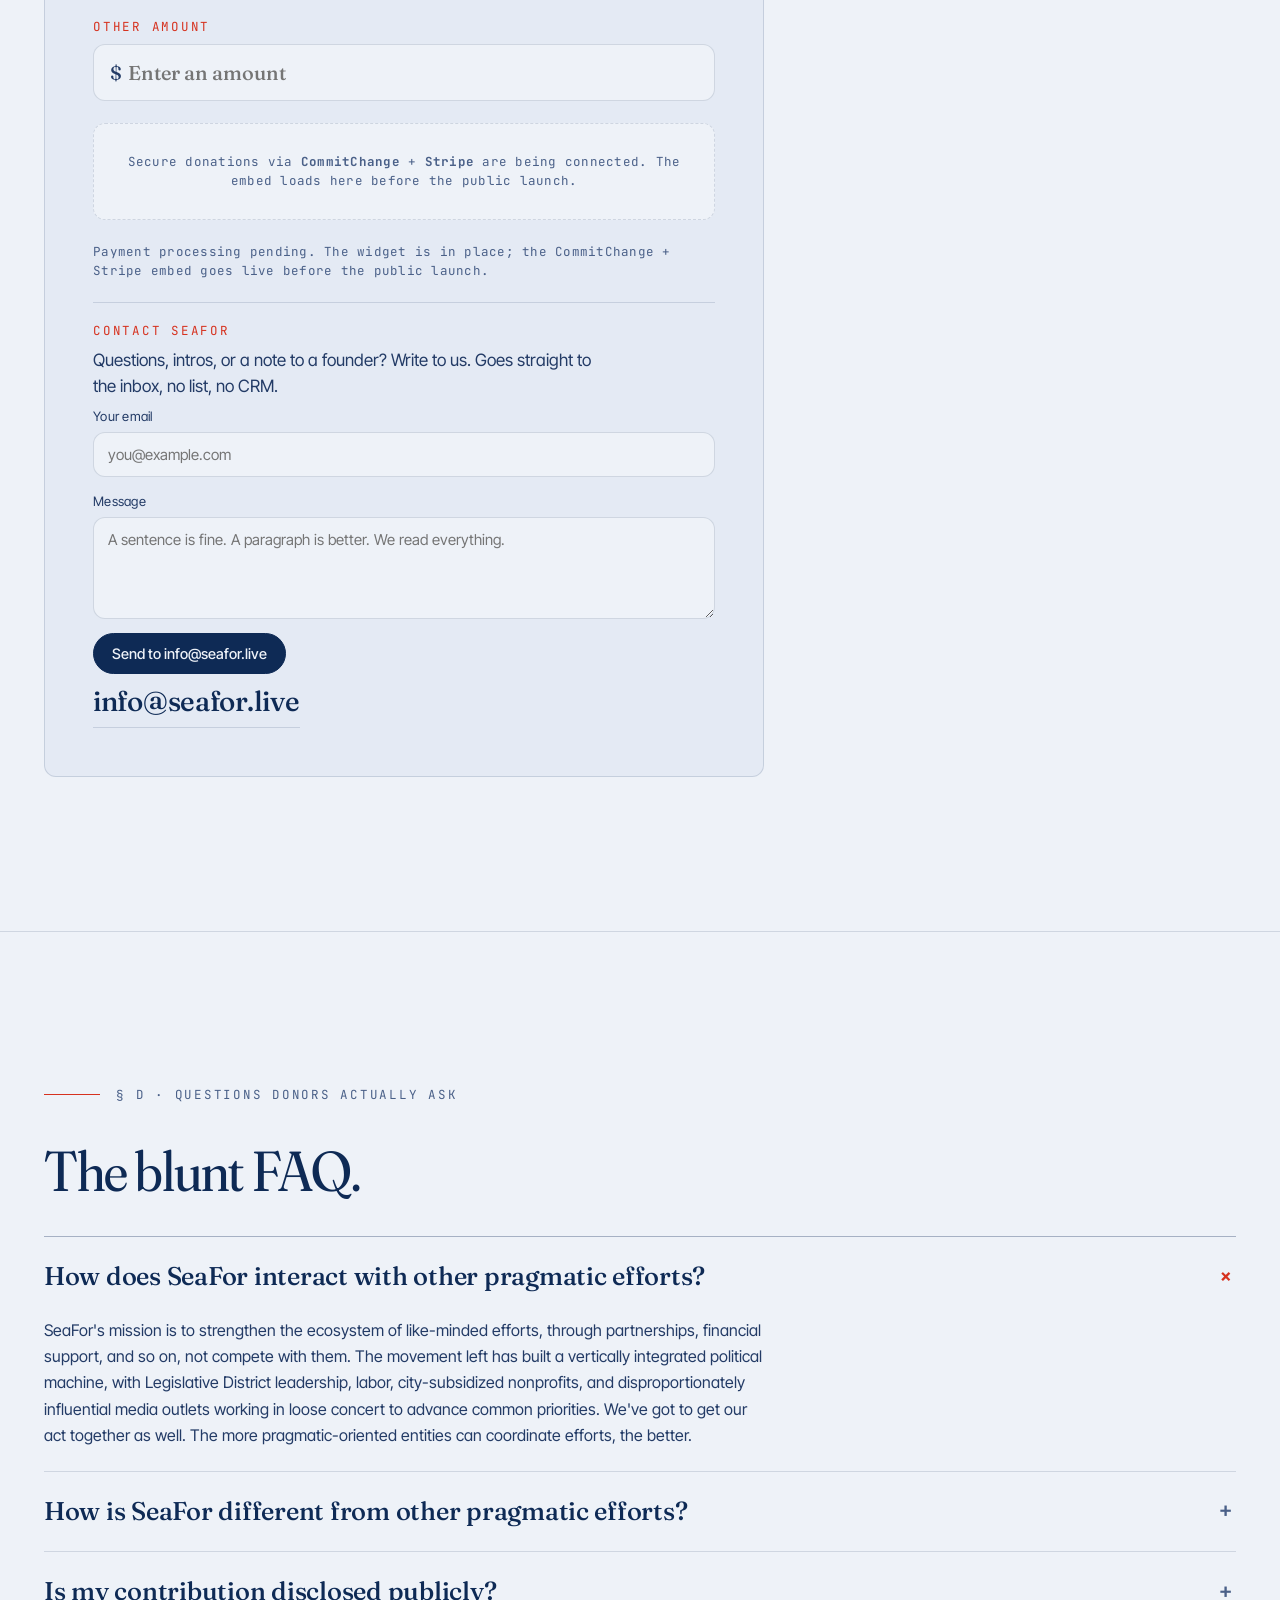
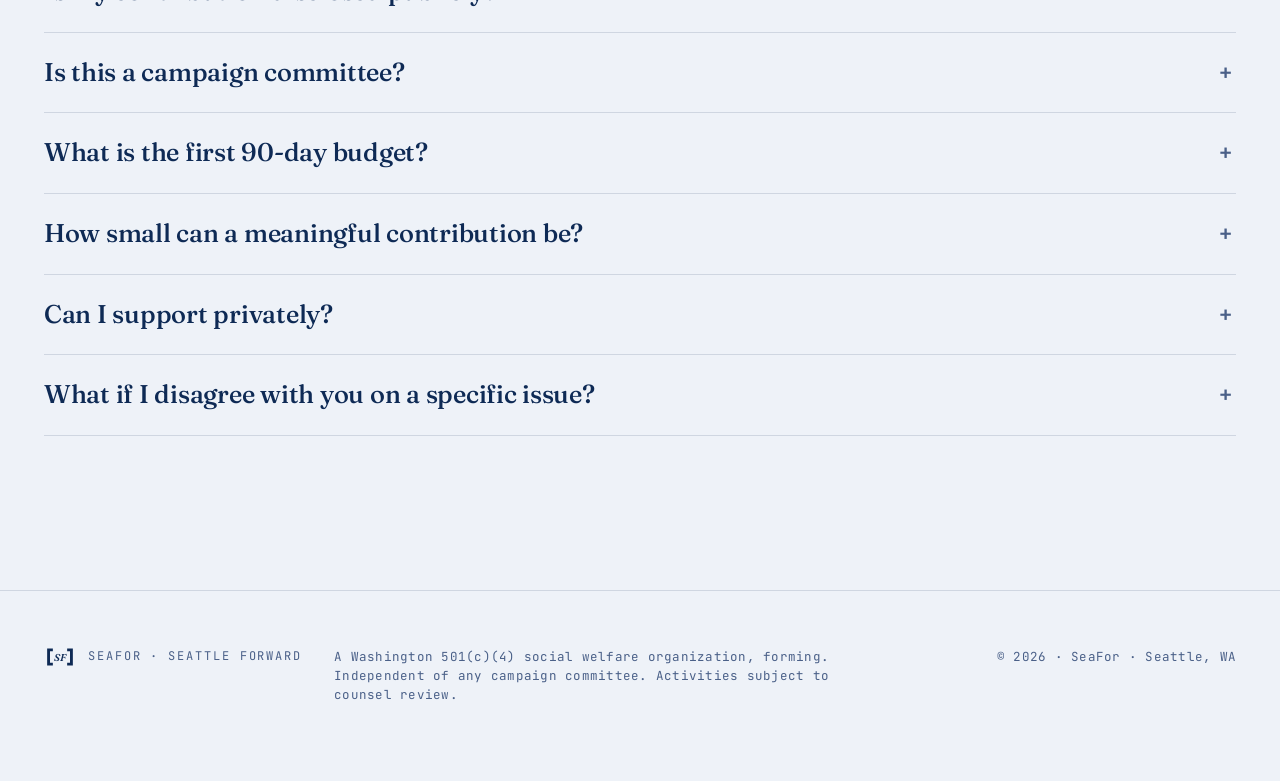
==== commit b5694f3a: "Retire Talk to Us, move FAQ + donor contact under Support Us - Replace "Talk to us" nav/CTA with "Su" ====
--- a/contact.html
+++ b/contact.html
@@ -3,13 +3,14 @@
 <head>
   <meta charset="utf-8" />
   <meta name="viewport" content="width=device-width, initial-scale=1, viewport-fit=cover" />
-  <title>Talk to Us · SeaFor · Seattle Forward</title>
-  <meta name="description" content="Donors, aligned organizations, founding circle prospects, and serious validators. Start a conversation with SeaFor." />
-  <meta name="theme-color" content="#0E0F0C" />
+  <title>Support SeaFor · Seattle, wake up. Time for a long-term fix.</title>
+  <meta name="description" content="The old contact page has moved. Support SeaFor and find the donor FAQ on the home page." />
+  <meta name="theme-color" content="#0E2A55" />
+  <meta name="robots" content="noindex" />
 
-  <meta property="og:title" content="Talk to Us · SeaFor" />
-  <meta property="og:description" content="Quiet conversations welcome. SeaFor is forming the founding circle now." />
-  <meta property="og:type" content="website" />
+  <!-- The old "Talk to Us" page is retired. Send visitors to the Support Us area. -->
+  <link rel="canonical" href="./index.html#support" />
+  <meta http-equiv="refresh" content="0; url=./index.html#support" />
 
   <link rel="preconnect" href="https://fonts.googleapis.com" />
   <link rel="preconnect" href="https://fonts.gstatic.com" crossorigin />
@@ -19,418 +20,27 @@
 
   <link rel="stylesheet" href="./styles.css" />
 </head>
-<body class="page-contact">
-  <a class="skip-link" href="#main">Skip to content</a>
+<body>
+  <main id="main" style="min-height:70vh;display:flex;align-items:center;justify-content:center;padding:48px 24px;">
+    <div style="max-width:560px;text-align:center;">
+      <p class="mono small uppercase" style="letter-spacing:0.14em;">This page has moved</p>
+      <h1 style="font-family:var(--serif);font-weight:500;letter-spacing:-0.02em;">Support SeaFor</h1>
+      <p style="color:var(--fg-2);">
+        We've folded contact into one place. To back the work, see the donor FAQ,
+        or write to us, head to the Support&nbsp;Us section on the home page.
+      </p>
+      <p style="margin-top:28px;">
+        <a class="btn btn-primary btn-lg" href="./index.html#support">Go to Support Us</a>
+      </p>
+      <p class="mono small" style="margin-top:18px;color:var(--fg-3);">
+        Or email <a href="mailto:info@seafor.live">info@seafor.live</a>
+      </p>
+    </div>
+  </main>
 
   <script>
-    window.BRAND = {
-      shortName: "SeaFor",
-      longName: "Seattle Forward",
-      tagline: "Civic infrastructure for pragmatic governance.",
-      contactEmail: "founders@seafor.org",
-      generalEmail: "hello@seafor.org",
-      pressEmail: "press@seafor.org",
-      mailingAddress: "PO Box 21206, Seattle, WA 98111",
-      phone: "(206) 555-0142"
-    };
+    // Belt-and-suspenders: redirect even if meta refresh is blocked.
+    window.location.replace('./index.html#support');
   </script>
-
-  <header class="site-header" id="siteHeader">
-    <div class="container header-row">
-      <a class="brand" href="./index.html" aria-label="SeaFor home">
-        <svg class="brand-mark" viewBox="0 0 44 28" aria-hidden="true" focusable="false">
-          <path d="M4 2 H12 V6 H8 V22 H12 V26 H4 Z" fill="currentColor"/>
-          <path d="M40 2 H32 V6 H36 V22 H32 V26 H40 Z" fill="currentColor"/>
-          <text x="22" y="20" text-anchor="middle" font-family="Fraunces, serif" font-weight="600" font-size="14" fill="currentColor" font-style="italic">SF</text>
-        </svg>
-        <span class="brand-wordmark">
-          <span class="brand-name" data-brand-name>SeaFor</span>
-          <span class="brand-divider" aria-hidden="true">·</span>
-          <span class="brand-long" data-brand-long>Seattle Forward</span>
-        </span>
-      </a>
-
-      <nav class="nav" aria-label="Primary">
-        <a href="./index.html#why">Why this exists</a>
-        <a href="./index.html#work">The work</a>
-        <a href="./index.html#tracker">Tracker</a>
-        <a href="./index.html#support">Support</a>
-      </nav>
-
-      <div class="header-actions">
-        <button id="themeToggle" class="theme-toggle" type="button" aria-label="Toggle dark mode" aria-pressed="false">
-          <svg class="i-sun" viewBox="0 0 24 24" aria-hidden="true"><circle cx="12" cy="12" r="4" fill="currentColor"/><g stroke="currentColor" stroke-width="1.6" stroke-linecap="round"><line x1="12" y1="2" x2="12" y2="5"/><line x1="12" y1="19" x2="12" y2="22"/><line x1="2" y1="12" x2="5" y2="12"/><line x1="19" y1="12" x2="22" y2="12"/><line x1="4.5" y1="4.5" x2="6.6" y2="6.6"/><line x1="17.4" y1="17.4" x2="19.5" y2="19.5"/><line x1="4.5" y1="19.5" x2="6.6" y2="17.4"/><line x1="17.4" y1="6.6" x2="19.5" y2="4.5"/></g></svg>
-          <svg class="i-moon" viewBox="0 0 24 24" aria-hidden="true"><path d="M20 14.5A8 8 0 0 1 9.5 4 8 8 0 1 0 20 14.5Z" fill="currentColor"/></svg>
-        </button>
-        <a class="btn btn-primary" href="#form">Start the conversation</a>
-      </div>
-    </div>
-  </header>
-
-  <main id="main">
-
-    <!-- HERO with editorial collage -->
-    <section class="page-hero">
-      <div class="container page-hero-grid">
-        <div class="page-hero-text">
-          <span class="page-eyebrow mono uppercase small"><span class="dot"></span> Talk to us · Founding circle forming</span>
-          <h1 class="page-h1">
-            Three to five badasses.<br/>
-            <em>Not fifteen validators.</em>
-          </h1>
-          <p class="page-deck">
-            If you're a donor evaluating leverage, an aligned organization wondering how we coordinate cleanly, or someone who knows a good District 5 candidate when you see one, this is the door. Quiet conversations welcome. The founding circle is forming now.
-          </p>
-        </div>
-
-        <!-- Editorial hero artwork: a "redacted memo" stamped TOP MATTER -->
-        <figure class="hero-art hero-art--memo" aria-hidden="true">
-          <svg viewBox="0 0 480 560" xmlns="http://www.w3.org/2000/svg" preserveAspectRatio="xMidYMid meet">
-            <!-- Paper -->
-            <rect x="20" y="20" width="440" height="520" rx="6" class="art-paper"/>
-            <!-- Top punch holes / strip -->
-            <g class="art-ink">
-              <circle cx="58" cy="48" r="3"/>
-              <circle cx="86" cy="48" r="3"/>
-              <circle cx="114" cy="48" r="3"/>
-              <circle cx="142" cy="48" r="3"/>
-            </g>
-
-            <!-- "TOP MATTER" stamp -->
-            <g transform="translate(310 60) rotate(-6)">
-              <rect x="0" y="0" width="140" height="42" class="art-stamp" rx="4"/>
-              <text x="70" y="20" class="art-stamp-text" text-anchor="middle">CONFIDENTIAL</text>
-              <text x="70" y="34" class="art-stamp-sub" text-anchor="middle">FOUNDERS · DRAFT 03</text>
-            </g>
-
-            <!-- Header label -->
-            <text x="44" y="100" class="art-meta">MEMO · FROM THE FOUNDING DESK</text>
-
-            <!-- Headline -->
-            <text x="44" y="146" class="art-h1">Re: Building it</text>
-            <text x="44" y="186" class="art-h1">before they</text>
-            <text x="44" y="226" class="art-h1 art-h1--em">notice.</text>
-
-            <!-- Lines of body copy -->
-            <g class="art-line">
-              <rect x="44" y="252" width="380" height="6" rx="2"/>
-              <rect x="44" y="266" width="350" height="6" rx="2"/>
-              <rect x="44" y="280" width="372" height="6" rx="2"/>
-              <rect x="44" y="294" width="280" height="6" rx="2"/>
-            </g>
-
-            <!-- Redacted bar -->
-            <rect x="44" y="316" width="180" height="14" class="art-redact"/>
-            <g class="art-line">
-              <rect x="232" y="318" width="180" height="6" rx="2"/>
-            </g>
-
-            <g class="art-line">
-              <rect x="44" y="342" width="380" height="6" rx="2"/>
-              <rect x="44" y="356" width="320" height="6" rx="2"/>
-            </g>
-
-            <!-- Vote tally box -->
-            <g transform="translate(44 388)">
-              <rect x="0" y="0" width="392" height="68" rx="6" class="art-card"/>
-              <text x="14" y="22" class="art-meta art-meta--ink">VOTE · D5 · 2026</text>
-              <line x1="14" y1="30" x2="378" y2="30" class="art-rule"/>
-              <text x="14" y="56" class="art-vote art-vote--y">YES</text>
-              <text x="60" y="56" class="art-vote-num art-vote-num--y">06</text>
-              <text x="120" y="56" class="art-vote art-vote--n">NO</text>
-              <text x="160" y="56" class="art-vote-num art-vote-num--n">02</text>
-              <text x="220" y="56" class="art-vote art-vote--a">ABSTAIN</text>
-              <text x="305" y="56" class="art-vote-num art-vote-num--a">01</text>
-            </g>
-
-            <!-- Signature line -->
-            <line x1="44" y1="496" x2="220" y2="496" class="art-rule-strong"/>
-            <text x="44" y="514" class="art-meta">FOUNDERS · SEAFOR</text>
-            <text x="44" y="528" class="art-meta art-meta--mute">SEATTLE · 2026</text>
-
-            <!-- Page corner fold -->
-            <path d="M460 20 L460 60 L420 20 Z" class="art-fold"/>
-          </svg>
-        </figure>
-      </div>
-    </section>
-
-    <!-- FORM + DIRECT CHANNELS -->
-    <section class="section section-form" id="form">
-      <div class="container form-grid">
-        <div class="form-side">
-          <div class="section-head">
-            <span class="rule"></span>
-            <span class="section-kicker mono uppercase small">§ A · Start the conversation</span>
-          </div>
-          <h2 class="display-2">
-            Tell us who you are.<br/>
-            <span class="muted">We'll match you with the right person.</span>
-          </h2>
-          <p class="form-note">
-            Everything you send is read by a founder, not a chatbot or a list. We don't add you to a CRM funnel. If discretion matters, say so in the first line.
-          </p>
-
-          <form class="cta-form" novalidate id="ctaForm">
-            <div class="row">
-              <label for="name">
-                <span>Name</span>
-                <input id="name" name="name" type="text" autocomplete="name" required />
-              </label>
-              <label for="affiliation">
-                <span>Affiliation <em class="muted">(optional)</em></span>
-                <input id="affiliation" name="affiliation" type="text" autocomplete="organization" placeholder="Firm, org, role" />
-              </label>
-            </div>
-
-            <div class="row">
-              <label for="email">
-                <span>Email</span>
-                <input id="email" name="email" type="email" autocomplete="email" required />
-              </label>
-              <label for="phone">
-                <span>Phone <em class="muted">(optional)</em></span>
-                <input id="phone" name="phone" type="tel" autocomplete="tel" placeholder="(206) 555-0142" />
-              </label>
-            </div>
-
-            <fieldset class="role-field">
-              <legend>I'm reaching out as</legend>
-              <div class="role-options">
-                <label class="chip"><input type="radio" name="role" value="donor" required /><span>Donor / supporter</span></label>
-                <label class="chip"><input type="radio" name="role" value="org" /><span>Aligned organization</span></label>
-                <label class="chip"><input type="radio" name="role" value="founder" /><span>Founding circle</span></label>
-                <label class="chip"><input type="radio" name="role" value="candidate" /><span>Candidate / advisor</span></label>
-                <label class="chip"><input type="radio" name="role" value="press" /><span>Press</span></label>
-                <label class="chip"><input type="radio" name="role" value="other" /><span>Something else</span></label>
-              </div>
-            </fieldset>
-
-            <label for="message" class="full">
-              <span>What's on your mind?</span>
-              <textarea id="message" name="message" rows="6" placeholder="A sentence is fine. A paragraph is better. We read everything."></textarea>
-            </label>
-
-            <label class="checkbox">
-              <input type="checkbox" name="discreet" id="discreet" />
-              <span>Mark this conversation as discreet. We treat it as off-the-record by default.</span>
-            </label>
-
-            <div class="form-actions">
-              <button type="submit" class="btn btn-primary btn-lg">Send the note</button>
-              <span class="form-status" id="formStatus" role="status" aria-live="polite"></span>
-            </div>
-
-            <p class="form-fineprint mono small">
-              By sending, you agree only that we may reply. No mailing list. No tracking pixels. No third-party sharing.
-            </p>
-          </form>
-        </div>
-
-        <aside class="direct-side" aria-label="Direct channels">
-          <div class="section-head">
-            <span class="rule"></span>
-            <span class="section-kicker mono uppercase small">§ B · Direct lines</span>
-          </div>
-
-          <a class="direct-card direct-card--primary" href="#" data-brand-mailto>
-            <span class="dc-eyebrow mono uppercase small">Founders · direct line</span>
-            <span class="dc-email" data-brand-email>founders@seafor.org</span>
-            <span class="dc-note">For donors, founding circle prospects, and serious validators. Read by a founder within 48 hours.</span>
-            <span class="dc-arrow" aria-hidden="true">→</span>
-          </a>
-
-          <a class="direct-card" href="mailto:hello@seafor.org">
-            <span class="dc-eyebrow mono uppercase small">General</span>
-            <span class="dc-email-sm">hello@seafor.org</span>
-            <span class="dc-note">For everything else. Aligned orgs, civic curious, neighborhood groups, anyone who wants to compare notes.</span>
-            <span class="dc-arrow" aria-hidden="true">→</span>
-          </a>
-
-          <a class="direct-card" href="mailto:press@seafor.org">
-            <span class="dc-eyebrow mono uppercase small">Press</span>
-            <span class="dc-email-sm">press@seafor.org</span>
-            <span class="dc-note">Reporters with deadlines. Background welcome. We answer fast.</span>
-            <span class="dc-arrow" aria-hidden="true">→</span>
-          </a>
-
-          <ul class="direct-list mono small">
-            <li><span class="cl-key">Phone</span><span class="cl-val">(206) 555-0142</span></li>
-            <li><span class="cl-key">Mailing</span><span class="cl-val">PO Box 21206 · Seattle, WA 98111</span></li>
-            <li><span class="cl-key">Hours</span><span class="cl-val">Mon–Fri · By appointment</span></li>
-            <li><span class="cl-key">Response</span><span class="cl-val">Founders · 48 hrs</span></li>
-          </ul>
-
-          <p class="direct-foot mono small">
-            Privacy note: SeaFor is a Washington 501(c)(4). Donor identities are protected under the entity's structure and are not publicly disclosed. Counsel reviews all communications policy.
-          </p>
-        </aside>
-      </div>
-    </section>
-
-    <!-- WHAT HAPPENS NEXT -->
-    <section class="section section-next">
-      <div class="container">
-        <div class="section-head">
-          <span class="rule"></span>
-          <span class="section-kicker mono uppercase small">§ C · What happens next</span>
-        </div>
-
-        <h2 class="display-2 next-title">
-          The conversation, in <em>four steps</em>.
-        </h2>
-
-        <ol class="steps">
-          <li class="step">
-            <div class="step-num mono">01</div>
-            <h3>You send a note</h3>
-            <p>Use the form, the founders' line, or the general inbox. A sentence is fine. A paragraph is better. Tell us if it's discreet and we'll treat it that way.</p>
-            <span class="step-meta mono small">Within minutes</span>
-          </li>
-          <li class="step">
-            <div class="step-num mono">02</div>
-            <h3>A founder reads it</h3>
-            <p>Not an intern. Not an autoresponder. A founder reads every note that comes through the founders' line, usually the same day.</p>
-            <span class="step-meta mono small">Within 48 hours</span>
-          </li>
-          <li class="step">
-            <div class="step-num mono">03</div>
-            <h3>We propose a 30-minute call</h3>
-            <p>Quiet, off-the-record, no slide deck. The point is to find out whether what you care about and what we're building are pointed in the same direction.</p>
-            <span class="step-meta mono small">Within the week</span>
-          </li>
-          <li class="step">
-            <div class="step-num mono">04</div>
-            <h3>If there's a fit, we move</h3>
-            <p>Founding circle invitation, donor pitch, partner alignment, or candidate intro, whichever applies. If there's not a fit, we'll say so and stay in touch.</p>
-            <span class="step-meta mono small">Same week</span>
-          </li>
-        </ol>
-      </div>
-    </section>
-
-    <!-- FAQ -->
-    <section class="section section-faq">
-      <div class="container">
-        <div class="section-head">
-          <span class="rule"></span>
-          <span class="section-kicker mono uppercase small">§ D · Questions donors actually ask</span>
-        </div>
-
-        <h2 class="display-2 faq-title">
-          The blunt FAQ.
-        </h2>
-
-        <div class="faq-list">
-          <details class="faq" open>
-            <summary>
-              <span>How does SeaFor interact with other pragmatic efforts?</span>
-              <span class="faq-icon" aria-hidden="true">+</span>
-            </summary>
-            <div class="faq-body">
-              <p><span data-brand-name>SeaFor</span>'s mission is to strengthen the ecosystem of like-minded efforts, through partnerships, financial support, and so on, not compete with them. The movement left has built a vertically integrated political machine, with Legislative District leadership, labor, city-subsidized nonprofits, and disproportionately influential media outlets working in loose concert to advance common priorities. We've got to get our act together as well. The more pragmatic-oriented entities can coordinate efforts, the better.</p>
-            </div>
-          </details>
-
-          <details class="faq">
-            <summary>
-              <span>How is SeaFor different from other pragmatic efforts?</span>
-              <span class="faq-icon" aria-hidden="true">+</span>
-            </summary>
-            <div class="faq-body">
-              <p>Speed and coordination. Agentic AI watches every Council packet, amendment, and viral pile-on the moment it posts. Within hours, not weeks, we package the receipts (fiscal notes, SEEC filings, prior votes, comparable cities) and hand briefs to center-pragmatic writers, podcasters, and thought leaders. The agents bring the speed. Humans bring the wit, the sources, and the spine.</p>
-            </div>
-          </details>
-
-          <details class="faq">
-            <summary>
-              <span>Is my contribution disclosed publicly?</span>
-              <span class="faq-icon" aria-hidden="true">+</span>
-            </summary>
-            <div class="faq-body">
-              <p>Contributions to a Washington 501(c)(4) are not publicly disclosed at the donor level. PAC and independent expenditure activity, when it occurs, follows separate disclosure rules under WA PDC and SEEC. We'll walk you through which lane fits your goals before any commitment.</p>
-            </div>
-          </details>
-
-          <details class="faq">
-            <summary>
-              <span>Is this a campaign committee?</span>
-              <span class="faq-icon" aria-hidden="true">+</span>
-            </summary>
-            <div class="faq-body">
-              <p>No. SeaFor is the 501(c)(4) civic infrastructure entity. Electoral activity runs through a separate PAC / IE structure with a clean firewall, designed under counsel review. The c4 builds the operating system. The PAC, when it operates, plays in its own clearly-marked lane.</p>
-            </div>
-          </details>
-
-          <details class="faq">
-            <summary>
-              <span>What is the first 90-day budget?</span>
-              <span class="faq-icon" aria-hidden="true">+</span>
-            </summary>
-            <div class="faq-body">
-              <p>Counsel and other start-up costs, the public website, and the 2026 District 5 race. We can share the line-item budget with interested donors upon request.</p>
-            </div>
-          </details>
-
-          <details class="faq">
-            <summary>
-              <span>How small can a meaningful contribution be?</span>
-              <span class="faq-icon" aria-hidden="true">+</span>
-            </summary>
-            <div class="faq-body">
-              <p>One-time donations of any amount are welcome, but if you can commit to an annual gift, that allows us to focus on the public-facing product over fundraising activities. If money's a problem, there are real ways to support that aren't financial: warm intros, civic partnership, content collaboration, and so on. Tell us what you've got. We're more interested in your super powers than the largest checks.</p>
-            </div>
-          </details>
-
-          <details class="faq">
-            <summary>
-              <span>Can I support privately?</span>
-              <span class="faq-icon" aria-hidden="true">+</span>
-            </summary>
-            <div class="faq-body">
-              <p>Yes. Contributions to 501(c)(4) nonprofits are anonymous but not tax deductible. Many of our supporters operate businesses, sit on boards, or hold positions where public political activity isn't tenable.</p>
-            </div>
-          </details>
-
-          <details class="faq">
-            <summary>
-              <span>What if I disagree with you on a specific issue?</span>
-              <span class="faq-icon" aria-hidden="true">+</span>
-            </summary>
-            <div class="faq-body">
-              <p>Good. We back outcomes-focused governance on the issues that impact real lives: public safety, homelessness, addiction recovery, housing, economic development, and the rest. Disagreements on individual issues are welcome and enrich the conversation. What matters is how City Hall addresses them. If you agree all perspectives should be respected and that policymakers should hold themselves accountable for the results of their votes and investments, we're good.</p>
-            </div>
-          </details>
-        </div>
-      </div>
-    </section>
-
-  </main>
-
-  <footer class="site-footer">
-    <div class="container footer-row">
-      <div class="footer-brand">
-        <svg class="brand-mark sm" viewBox="0 0 44 28" aria-hidden="true" focusable="false">
-          <path d="M4 2 H12 V6 H8 V22 H12 V26 H4 Z" fill="currentColor"/>
-          <path d="M40 2 H32 V6 H36 V22 H32 V26 H40 Z" fill="currentColor"/>
-          <text x="22" y="20" text-anchor="middle" font-family="Fraunces, serif" font-weight="600" font-size="14" fill="currentColor" font-style="italic">SF</text>
-        </svg>
-        <span class="footer-wordmark">
-          <span data-brand-name>SeaFor</span> · <span data-brand-long>Seattle Forward</span>
-        </span>
-      </div>
-
-      <p class="footer-legal mono small">
-        A Washington 501(c)(4) social welfare organization, forming.<br/>
-        Independent of any campaign committee. Activities subject to counsel review.
-      </p>
-
-      <p class="footer-meta mono small">
-        © <span id="year">2026</span> · <span data-brand-name>SeaFor</span> · Seattle, WA
-      </p>
-    </div>
-  </footer>
-
-  <script src="./script.js" defer></script>
 </body>
 </html>
--- a/styles.css
+++ b/styles.css
@@ -908,6 +908,83 @@
 }
 .donate-email:hover { color: var(--accent); border-color: var(--accent); }
 .donate-contact-note { color: var(--fg-3); }
+.donate-contact-lede { color: var(--fg-2); margin: 0; max-width: 52ch; }
+
+/* Other amount input */
+.donate-other { display: block; }
+.donate-other label { display: flex; flex-direction: column; gap: 8px; }
+.donate-other .mono.uppercase { color: var(--accent); letter-spacing: 0.14em; }
+.donate-other-field {
+  display: flex;
+  align-items: center;
+  gap: 4px;
+  border: 1px solid var(--rule);
+  border-radius: var(--radius-md, 12px);
+  background: var(--bg);
+  padding: 12px 16px;
+  transition: border-color 160ms ease;
+}
+.donate-other-field:focus-within { border-color: var(--accent); }
+.donate-currency {
+  font-family: var(--serif);
+  font-size: 20px;
+  font-weight: 500;
+  color: var(--fg-2);
+}
+.donate-other-field input {
+  appearance: none;
+  border: 0;
+  background: transparent;
+  font-family: var(--serif);
+  font-size: 20px;
+  font-weight: 500;
+  color: var(--fg);
+  width: 100%;
+  outline: none;
+}
+
+/* CommitChange + Stripe embed container */
+.donate-embed {
+  border: 1px dashed var(--rule);
+  border-radius: var(--radius-md, 12px);
+  background: var(--bg);
+  padding: 28px 20px;
+  text-align: center;
+}
+.donate-embed-placeholder { color: var(--fg-3); margin: 0; }
+
+/* Donor contact message box */
+.donate-msg { display: grid; gap: 14px; }
+.donate-msg-label { display: flex; flex-direction: column; gap: 6px; }
+.donate-msg-label > span:first-child {
+  font-size: 13px;
+  color: var(--fg-2);
+  letter-spacing: 0.02em;
+}
+.donate-msg input,
+.donate-msg textarea {
+  appearance: none;
+  border: 1px solid var(--rule);
+  border-radius: var(--radius-md, 12px);
+  background: var(--bg);
+  color: var(--fg);
+  font-family: inherit;
+  font-size: 15px;
+  padding: 12px 14px;
+  width: 100%;
+  outline: none;
+  transition: border-color 160ms ease;
+}
+.donate-msg input:focus,
+.donate-msg textarea:focus { border-color: var(--accent); }
+.donate-msg textarea { resize: vertical; }
+.donate-msg-actions {
+  display: flex;
+  align-items: center;
+  gap: 16px;
+  flex-wrap: wrap;
+}
+
 @media (max-width: 560px) {
   .donate-tiers { grid-template-columns: 1fr 1fr; }
   .donate-tier--other { grid-column: 1 / -1; }
